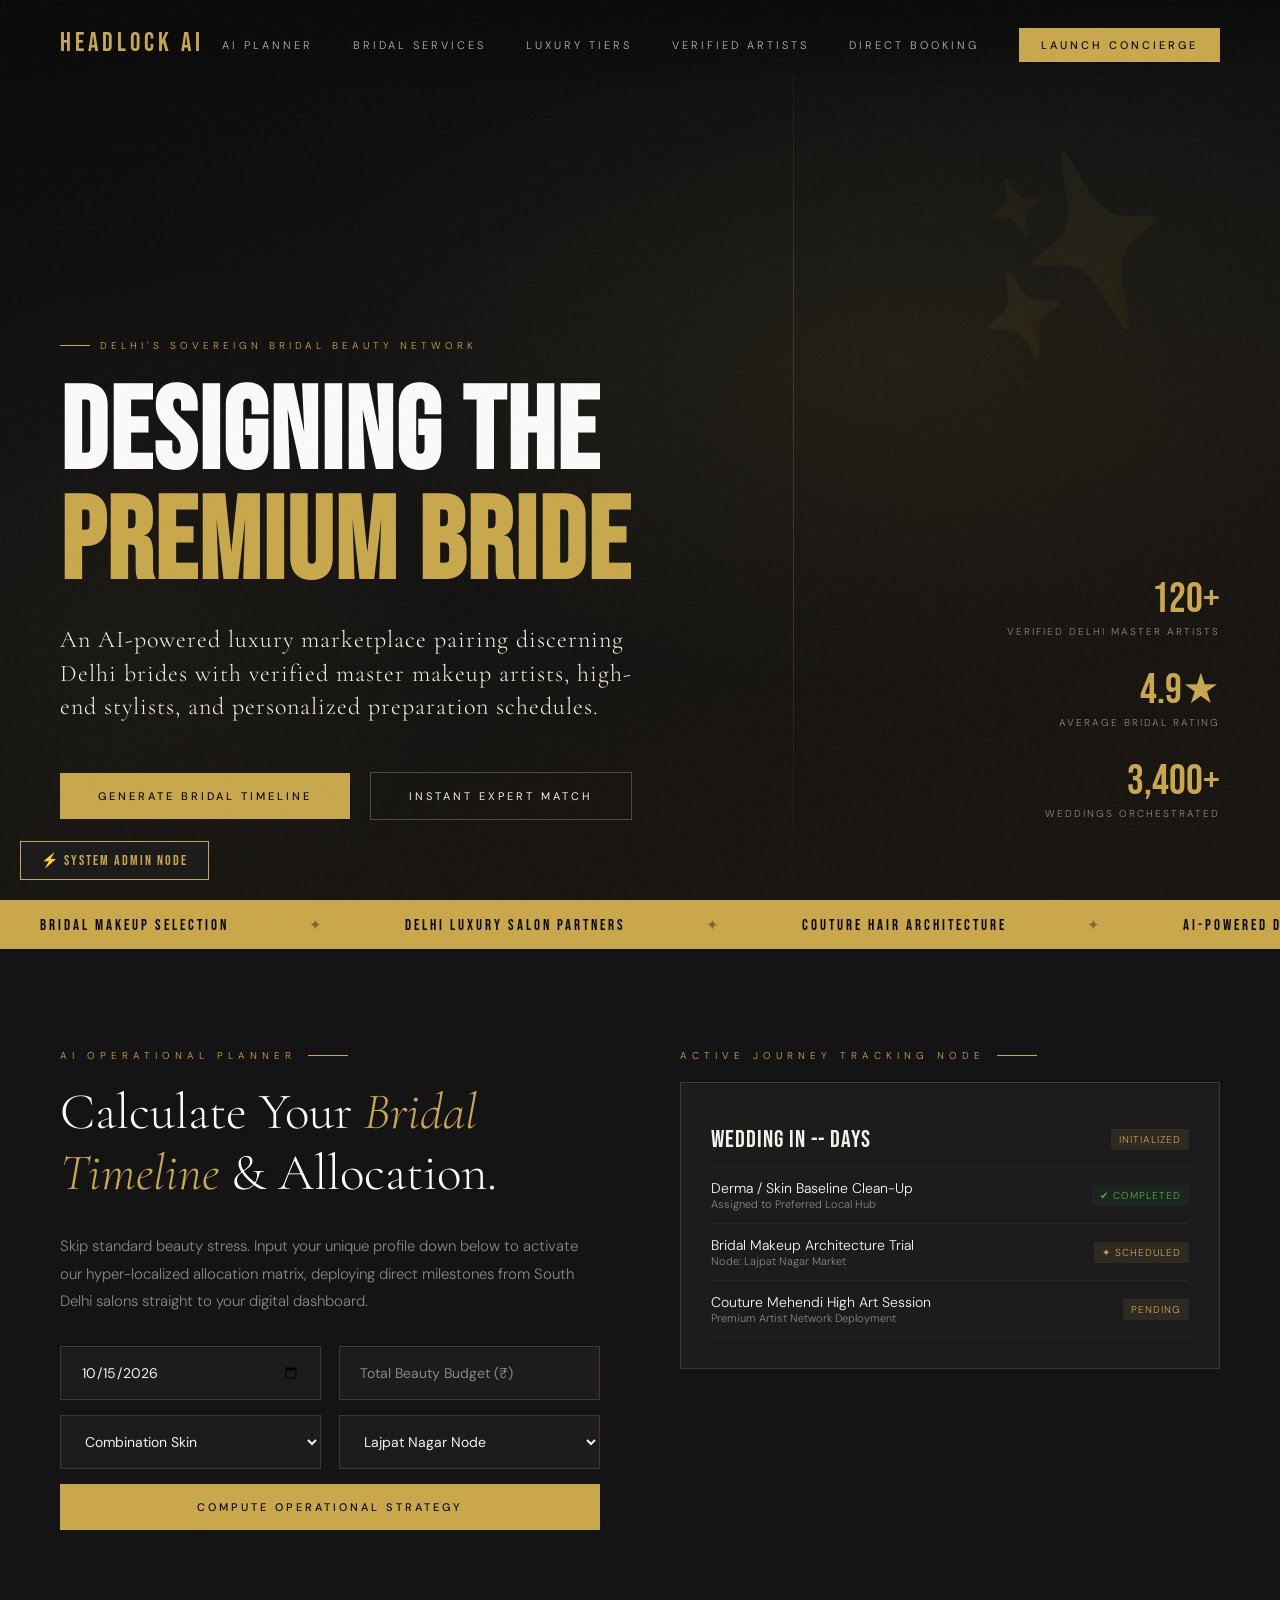
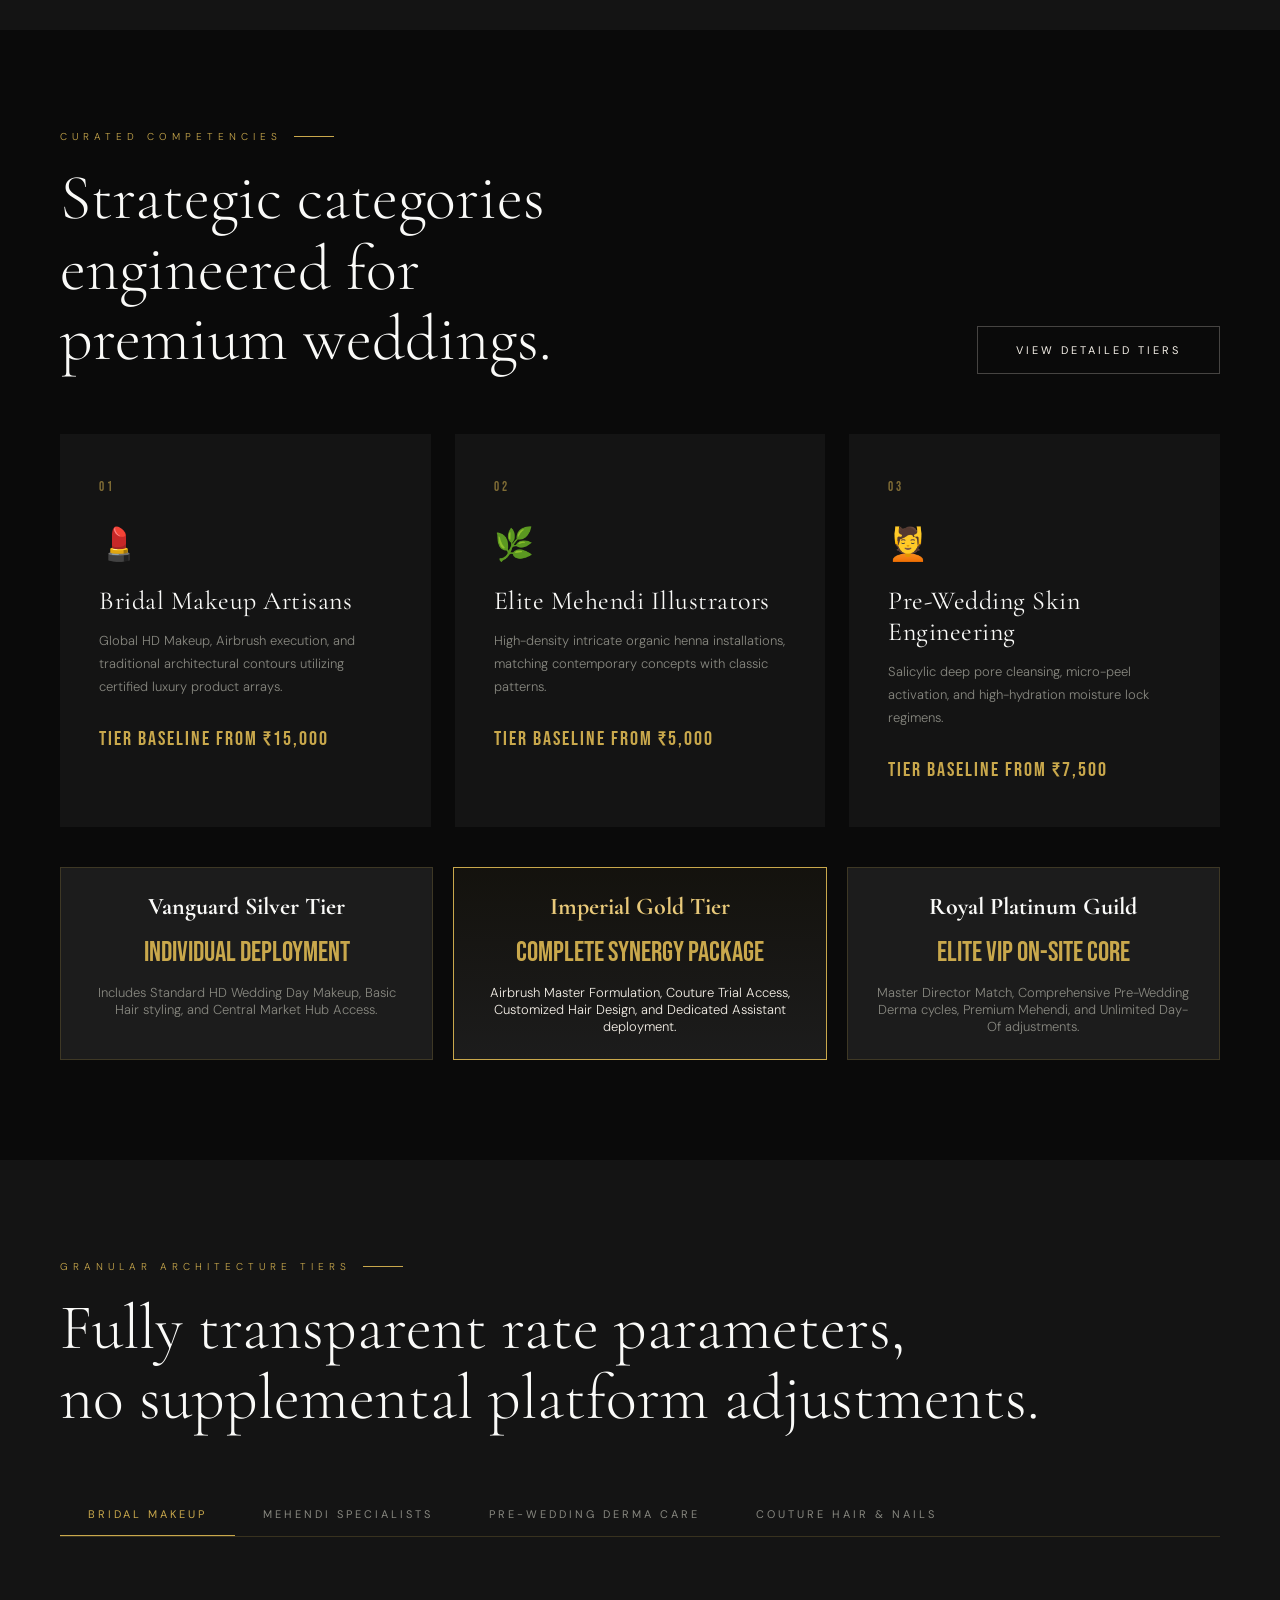
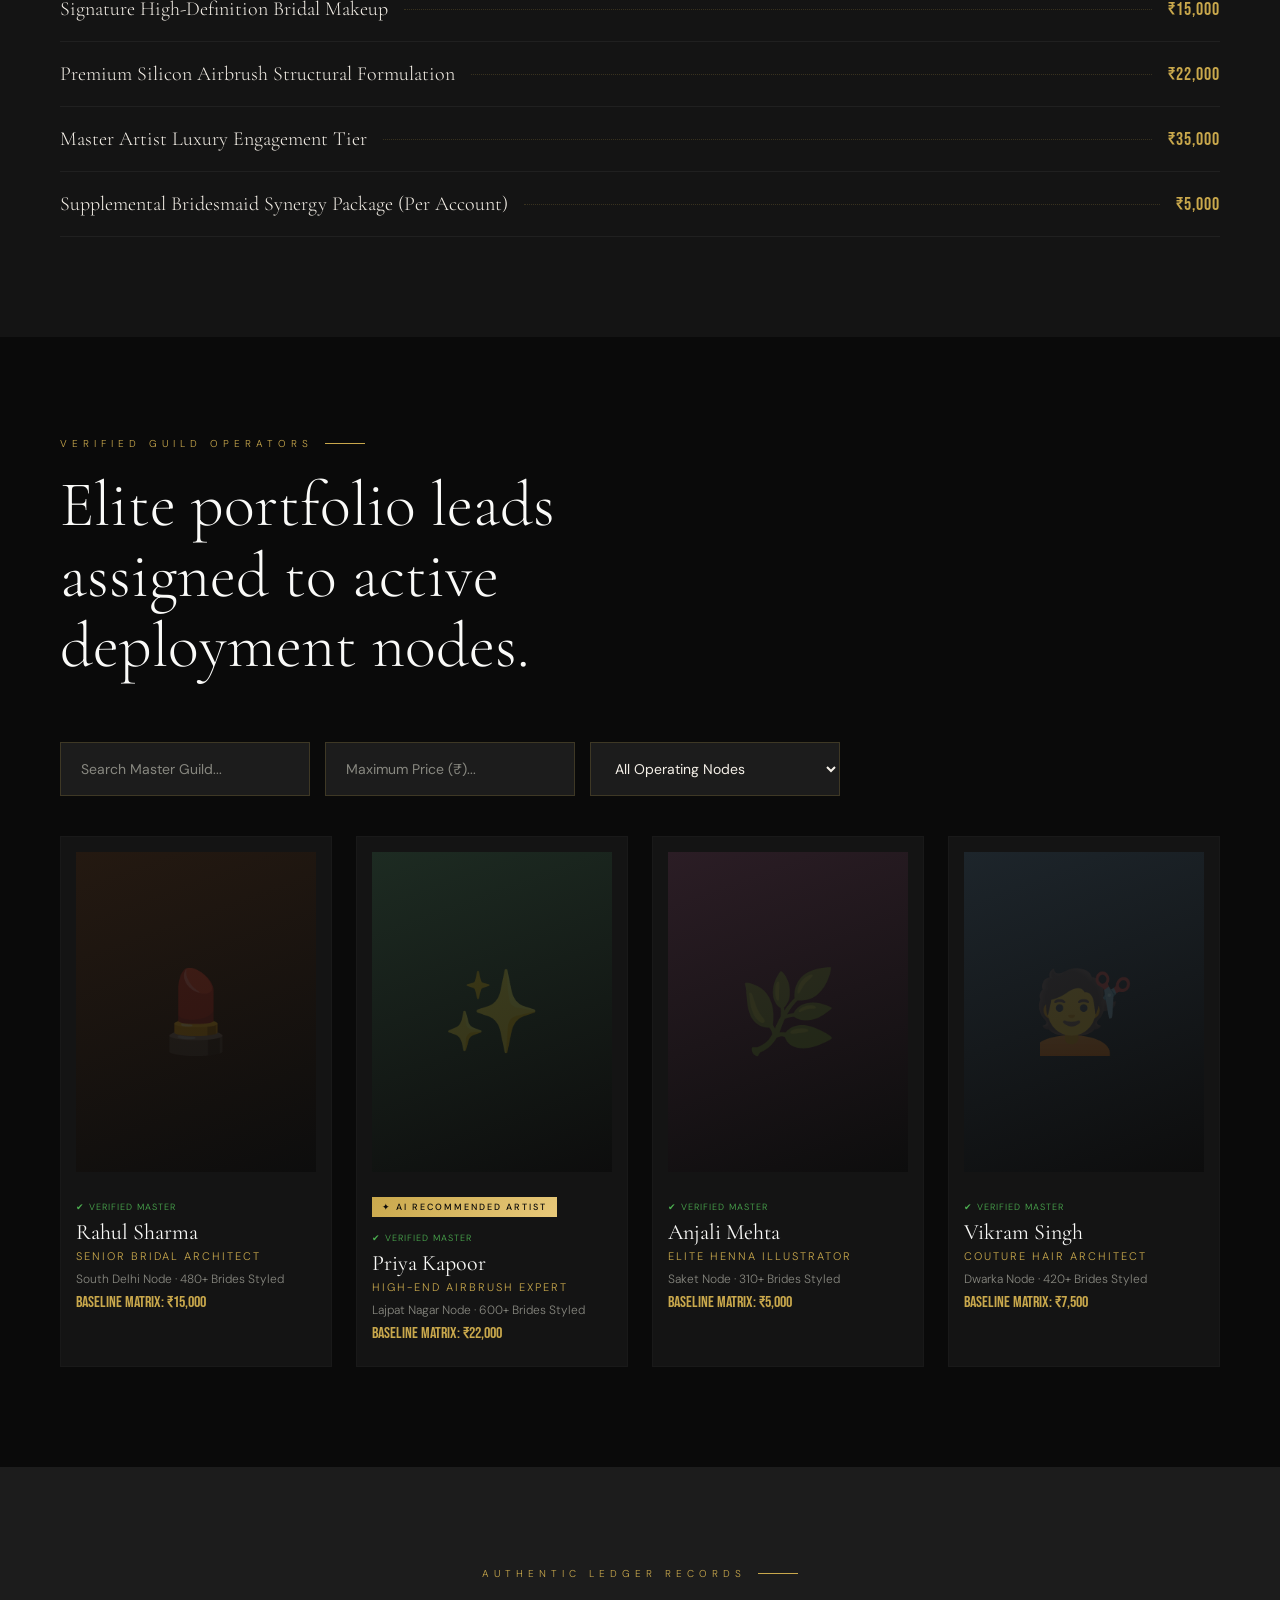
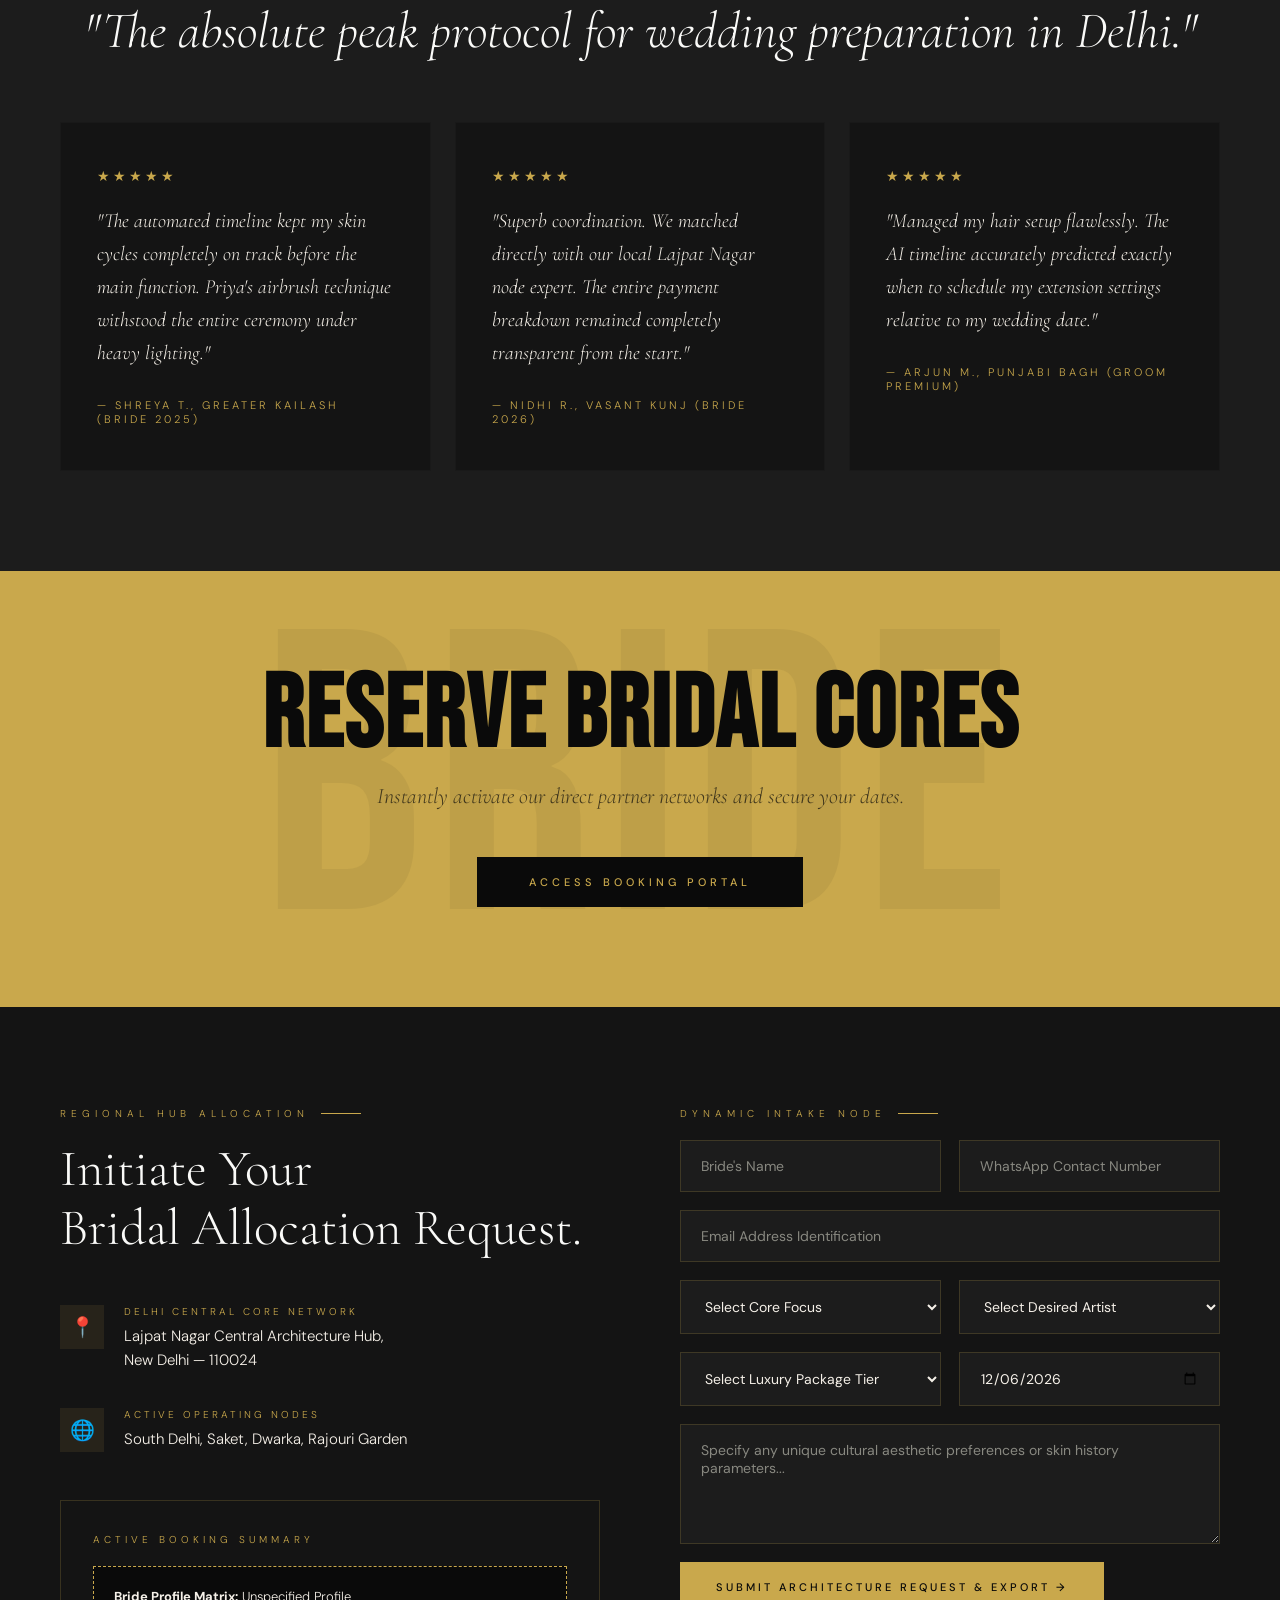
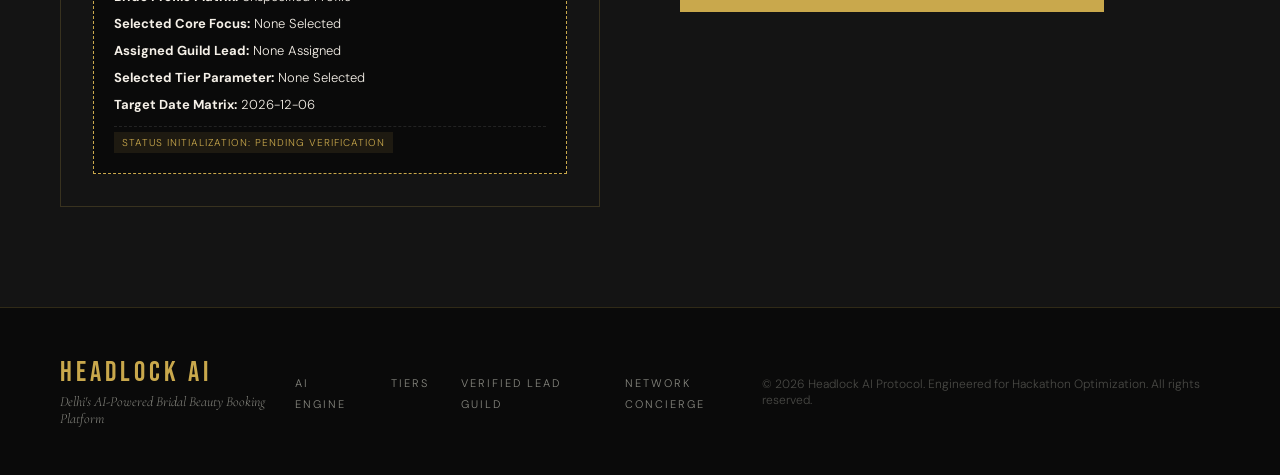
==== index.html @ 93372acb "Add files via upload" ====
<!DOCTYPE html>
<html lang="en">
<head>
<meta charset="UTF-8">
<meta name="viewport" content="width=device-width, initial-scale=1.0">
<title>Headlock AI — Delhi's Luxury Bridal Beauty Booking Platform</title>
<link rel="preconnect" href="https://fonts.googleapis.com">
<link href="https://fonts.googleapis.com/css2?family=Cormorant+Garamond:ital,wght@0,300;0,400;0,600;1,300;1,400&family=Bebas+Neue&family=DM+Sans:wght@300;400;500&display=swap" rel="stylesheet">
<link rel="stylesheet" href="style.css">
</head>
<body>

<nav id="nav">
  <a href="#" class="nav-logo">HEADLOCK AI</a>
  <ul class="nav-links">
    <li><a href="#planner">AI Planner</a></li>
    <li><a href="#services">Bridal Services</a></li>
    <li><a href="#menu">Luxury Tiers</a></li>
    <li><a href="#team">Verified Artists</a></li>
    <li><a href="#contact">Direct Booking</a></li>
    <li><a href="#contact" class="nav-cta">Launch Concierge</a></li>
  </ul>
</nav>

<section class="hero">
  <div class="hero-bg"></div>
  <div class="hero-line"></div>
  <div class="hero-scissors">✨</div>

  <div class="hero-content">
    <div class="hero-badge">Delhi's Sovereign Bridal Beauty Network</div>
    <h1 class="hero-title">DESIGNING THE<br><span>PREMIUM BRIDE</span></h1>
    <p class="hero-sub">An AI-powered luxury marketplace pairing discerning Delhi brides with verified master makeup artists, high-end stylists, and personalized preparation schedules.</p>
    <div class="hero-actions">
      <a href="#planner" class="btn-primary">Generate Bridal Timeline</a>
      <a href="#contact" class="btn-outline">Instant Expert Match</a>
    </div>
  </div>

  <div class="hero-stats">
    <div class="stat">
      <div class="stat-num">120+</div>
      <div class="stat-label">Verified Delhi Master Artists</div>
    </div>
    <div class="stat">
      <div class="stat-num">4.9★</div>
      <div class="stat-label">Average Bridal Rating</div>
    </div>
    <div class="stat">
      <div class="stat-num">3,400+</div>
      <div class="stat-label">Weddings Orchestrated</div>
    </div>
  </div>
</section>

<div class="ticker">
  <div class="ticker-track">
    <span class="ticker-item">BRIDAL MAKEUP SELECTION</span>
    <span class="ticker-item ticker-sep">✦</span>
    <span class="ticker-item">DELHI LUXURY SALON PARTNERS</span>
    <span class="ticker-item ticker-sep">✦</span>
    <span class="ticker-item">COUTURE HAIR ARCHITECTURE</span>
    <span class="ticker-item ticker-sep">✦</span>
    <span class="ticker-item">AI-POWERED DERMA TIMELINES</span>
    <span class="ticker-item ticker-sep">✦</span>
    <span class="ticker-item">PRE-WEDDING WELLNESS SCHEDULING</span>
    <span class="ticker-item ticker-sep">✦</span>
    <span class="ticker-item">EXPERT MEHENDI DESIGN ARTISTRY</span>
    <span class="ticker-item ticker-sep">✦</span>
    <span class="ticker-item">BRIDAL MAKEUP SELECTION</span>
    <span class="ticker-item ticker-sep">✦</span>
    <span class="ticker-item">DELHI LUXURY SALON PARTNERS</span>
    <span class="ticker-item ticker-sep">✦</span>
    <span class="ticker-item">COUTURE HAIR ARCHITECTURE</span>
    <span class="ticker-item ticker-sep">✦</span>
  </div>
</div>

<section class="about" id="planner">
  <div>
    <div class="section-label reveal">AI Operational Planner</div>
    <h2 class="about-heading">Calculate Your <em>Bridal Timeline</em> & Allocation.</h2>
    <p class="about-text">
      Skip standard beauty stress. Input your unique profile down below to activate our hyper-localized allocation matrix, deploying direct milestones from South Delhi salons straight to your digital dashboard.
    </p>
    
    <div style="margin-top: 30px; display: flex; flex-direction: column; gap: 15px;">
      <div class="form-row">
        <input id="plan-date" type="date" class="form-input" value="2026-10-15">
        <input id="plan-budget" type="number" class="form-input" placeholder="Total Beauty Budget (₹)">
      </div>
      <div class="form-row">
        <select id="plan-skin" class="form-input">
          <option value="Dry">Dry / Sensitive Skin</option>
          <option value="Oily">Oily / Acne Prone</option>
          <option value="Combination" selected>Combination Skin</option>
        </select>
        <select id="plan-region" class="form-input">
          <option value="Lajpat Nagar">Lajpat Nagar Node</option>
          <option value="South Delhi">South Delhi Elite Hub</option>
          <option value="Dwarka">Dwarka Node</option>
          <option value="Saket">Saket Hub</option>
          <option value="Rajouri Garden">Rajouri Garden Wing</option>
        </select>
      </div>
      <button class="btn-primary" onclick="generateEngineData()">Compute Operational Strategy</button>
    </div>
  </div>

  <div>
    <div class="section-label reveal">Active Journey Tracking Node</div>
    <div class="dashboard-card" id="dashboard-output">
      <div class="dash-row">
        <span style="font-family: 'Bebas Neue'; font-size: 24px; letter-spacing: 1px;" id="days-countdown">Wedding In -- Days</span>
        <span class="status-tag">Initialized</span>
      </div>
      <div class="dash-row">
        <div>
          <div style="font-size: 14px; color: var(--white);">Derma / Skin Baseline Clean-Up</div>
          <div style="font-size: 11px; color: var(--muted);">Assigned to Preferred Local Hub</div>
        </div>
        <span class="status-tag complete">✔ Completed</span>
      </div>
      <div class="dash-row">
        <div>
          <div style="font-size: 14px; color: var(--white);">Bridal Makeup Architecture Trial</div>
          <div style="font-size: 11px; color: var(--muted);" id="assigned-region">Node: Lajpat Nagar Market</div>
        </div>
        <span class="status-tag">✦ Scheduled</span>
      </div>
      <div class="dash-row">
        <div>
          <div style="font-size: 14px; color: var(--white);">Couture Mehendi High Art Session</div>
          <div style="font-size: 11px; color: var(--muted);">Premium Artist Network Deployment</div>
        </div>
        <span class="status-tag">Pending</span>
      </div>

      <div id="budget-split-zone" style="margin-top: 20px; padding-top: 15px; border-top: 1px dashed var(--border); display:none;">
        <div style="font-size: 10px; letter-spacing: 2px; color: var(--gold); text-transform: uppercase; margin-bottom: 10px;">AI Capital Distribution Matrix</div>
        <div id="budget-breakdown-render" style="font-size: 13px; color: var(--muted); display: flex; flex-direction: column; gap: 6px;"></div>
      </div>
    </div>
  </div>
</section>

<section class="services" id="services">
  <div class="services-header">
    <div>
      <div class="section-label reveal">Curated Competencies</div>
      <h2 class="services-title reveal reveal-delay-1">Strategic categories engineered for premium weddings.</h2>
    </div>
    <a href="#menu" class="btn-outline reveal reveal-delay-2">View Detailed Tiers</a>
  </div>

  <div class="services-grid">
    <div class="service-card reveal">
      <div class="service-num">01</div>
      <span class="service-icon">💄</span>
      <h3 class="service-name">Bridal Makeup Artisans</h3>
      <p class="service-desc">Global HD Makeup, Airbrush execution, and traditional architectural contours utilizing certified luxury product arrays.</p>
      <div class="service-price">Tier Baseline From ₹15,000</div>
    </div>
    <div class="service-card reveal reveal-delay-1">
      <div class="service-num">02</div>
      <span class="service-icon">🌿</span>
      <h3 class="service-name">Elite Mehendi Illustrators</h3>
      <p class="service-desc">High-density intricate organic henna installations, matching contemporary concepts with classic patterns.</p>
      <div class="service-price">Tier Baseline From ₹5,000</div>
    </div>
    <div class="service-card reveal reveal-delay-2">
      <div class="service-num">03</div>
      <span class="service-icon">💆</span>
      <h3 class="service-name">Pre-Wedding Skin Engineering</h3>
      <p class="service-desc">Salicylic deep pore cleansing, micro-peel activation, and high-hydration moisture lock regimens.</p>
      <div class="service-price">Tier Baseline From ₹7,500</div>
    </div>
  </div>

  <div class="comparison-row">
    <div class="comp-card">
      <h4 style="font-family:'Cormorant Garamond'; font-size: 24px; color: var(--white);">Vanguard Silver Tier</h4>
      <p style="color: var(--gold); font-family: 'Bebas Neue'; font-size: 28px; margin: 15px 0;">Individual Deployment</p>
      <p style="font-size:13px; color: var(--muted);">Includes Standard HD Wedding Day Makeup, Basic Hair styling, and Central Market Hub Access.</p>
    </div>
    <div class="comp-card featured">
      <h4 style="font-family:'Cormorant Garamond'; font-size: 24px; color: var(--gold-light);">Imperial Gold Tier</h4>
      <p style="color: var(--gold); font-family: 'Bebas Neue'; font-size: 28px; margin: 15px 0;">Complete Synergy Package</p>
      <p style="font-size:13px; color: var(--cream);">Airbrush Master Formulation, Couture Trial Access, Customized Hair Design, and Dedicated Assistant deployment.</p>
    </div>
    <div class="comp-card">
      <h4 style="font-family:'Cormorant Garamond'; font-size: 24px; color: var(--white);">Royal Platinum Guild</h4>
      <p style="color: var(--gold); font-family: 'Bebas Neue'; font-size: 28px; margin: 15px 0;">Elite VIP On-Site Core</p>
      <p style="font-size:13px; color: var(--muted);">Master Director Match, Comprehensive Pre-Wedding Derma cycles, Premium Mehendi, and Unlimited Day-Of adjustments.</p>
    </div>
  </div>
</section>

<section class="menu" id="menu">
  <div class="section-label reveal">Granular Architecture Tiers</div>
  <h2 class="menu-title reveal reveal-delay-1">Fully transparent rate parameters,<br>no supplemental platform adjustments.</h2>

  <div class="menu-tabs reveal reveal-delay-2">
    <button class="menu-tab active" onclick="switchTab('makeup')">Bridal Makeup</button>
    <button class="menu-tab" onclick="switchTab('mehendi')">Mehendi Specialists</button>
    <button class="menu-tab" onclick="switchTab('derma')">Pre-Wedding Derma Care</button>
    <button class="menu-tab" onclick="switchTab('hairnail')">Couture Hair & Nails</button>
  </div>

  <div class="menu-list active" id="tab-makeup">
    <div class="menu-row"><span class="menu-row-name">Signature High-Definition Bridal Makeup</span><span class="menu-row-dots"></span><span class="menu-row-price">₹15,000</span></div>
    <div class="menu-row"><span class="menu-row-name">Premium Silicon Airbrush Structural Formulation</span><span class="menu-row-dots"></span><span class="menu-row-price">₹22,000</span></div>
    <div class="menu-row"><span class="menu-row-name">Master Artist Luxury Engagement Tier</span><span class="menu-row-dots"></span><span class="menu-row-price">₹35,000</span></div>
    <div class="menu-row"><span class="menu-row-name">Supplemental Bridesmaid Synergy Package (Per Account)</span><span class="menu-row-dots"></span><span class="menu-row-price">₹5,000</span></div>
  </div>

  <div class="menu-list" id="tab-mehendi">
    <div class="menu-row"><span class="menu-row-name">Classical Intricate Wrist-Length Henna</span><span class="menu-row-dots"></span><span class="menu-row-price">₹5,000</span></div>
    <div class="menu-row"><span class="menu-row-name">Imperial Elbow-Length Marwari Custom Artistry</span><span class="menu-row-dots"></span><span class="menu-row-price">₹12,000</span></div>
    <div class="menu-row"><span class="menu-row-name">Royal Bridal Theme Figurative Portraiture</span><span class="menu-row-dots"></span><span class="menu-row-price">₹18,000</span></div>
  </div>

  <div class="menu-list" id="tab-derma">
    <div class="menu-row"><span class="menu-row-name">Advanced Cellular Radiance Treatment Cycle</span><span class="menu-row-dots"></span><span class="menu-row-price">₹6,500</span></div>
    <div class="menu-row"><span class="menu-row-name">Salicylic Acid Sebum Regulation Treatment</span><span class="menu-row-dots"></span><span class="menu-row-price">₹4,000</span></div>
    <div class="menu-row"><span class="menu-row-name">Hyaluronic Intense Moisture Matrix Session</span><span class="menu-row-dots"></span><span class="menu-row-price">₹7,500</span></div>
  </div>

  <div class="menu-list" id="tab-hairnail">
    <div class="menu-row"><span class="menu-row-name">Structural Extension Integration & Placement</span><span class="menu-row-dots"></span><span class="menu-row-price">₹8,000</span></div>
    <div class="menu-row"><span class="menu-row-name">Custom Gel Extensions & Intricate Nail Graphics</span><span class="menu-row-dots"></span><span class="menu-row-price">₹3,500</span></div>
    <div class="menu-row"><span class="menu-row-name">Couture Hair Floral Setting Integration</span><span class="menu-row-dots"></span><span class="menu-row-price">₹4,500</span></div>
  </div>
</section>

<section class="team" id="team">
  <div class="section-label reveal">Verified Guild Operators</div>
  <h2 class="team-title reveal reveal-delay-1">Elite portfolio leads assigned to active deployment nodes.</h2>
  <div class="team-grid">
    <div class="team-card reveal">
      <div class="team-portrait">
        <div class="team-portrait-bg p1"></div>
        <span class="team-portrait-icon">💄</span>
      </div>
      <div class="team-info">
        <span class="verified-artist-tag">✔ Verified Master</span>
        <div class="team-name">Rahul Sharma</div>
        <div class="team-role">Senior Bridal Architect</div>
        <div class="team-exp">South Delhi Wing · 480+ Brides Styled</div>
      </div>
    </div>
    <div class="team-card reveal reveal-delay-1">
      <div class="team-portrait">
        <div class="team-portrait-bg p2"></div>
        <span class="team-portrait-icon">✨</span>
      </div>
      <div class="team-info">
        <span class="verified-artist-tag">✔ Verified Master</span>
        <div class="team-name">Priya Kapoor</div>
        <div class="team-role">High-End Airbrush Expert</div>
        <div class="team-exp">Lajpat Nagar Node · 600+ Brides Styled</div>
      </div>
    </div>
    <div class="team-card reveal reveal-delay-2">
      <div class="team-portrait">
        <div class="team-portrait-bg p3"></div>
        <span class="team-portrait-icon">🌿</span>
      </div>
      <div class="team-info">
        <span class="verified-artist-tag">✔ Verified Specialist</span>
        <div class="team-name">Anjali Mehta</div>
        <div class="team-role">Elite Henna Illustrator</div>
        <div class="team-exp">Saket Hub · 310+ Designs Completed</div>
      </div>
    </div>
    <div class="team-card reveal reveal-delay-3">
      <div class="team-portrait">
        <div class="team-portrait-bg p4"></div>
        <span class="team-portrait-icon">💇</span>
      </div>
      <div class="team-info">
        <span class="verified-artist-tag">✔ Verified Master</span>
        <div class="team-name">Vikram Singh</div>
        <div class="team-role">Couture Hair Architect</div>
        <div class="team-exp">Dwarka Node · 420+ Concepts Tailored</div>
      </div>
    </div>
  </div>
</section>

<section class="testimonials">
  <div class="section-label reveal" style="justify-content:center;">Authentic Ledger Records</div>
  <h2 class="test-title reveal reveal-delay-1">"The absolute peak protocol for wedding preparation in Delhi."</h2>
  <div class="test-grid">
    <div class="test-card reveal">
      <div class="test-stars">★★★★★</div>
      <p class="test-quote">"The automated timeline kept my skin cycles completely on track before the main function. Priya's airbrush technique withstood the entire ceremony under heavy lighting."</p>
      <div class="test-author">— Shreya T., Greater Kailash (Bride 2025)</div>
    </div>
    <div class="test-card reveal reveal-delay-1">
      <div class="test-stars">★★★★★</div>
      <p class="test-quote">"Superb coordination. We matched directly with our local Lajpat Nagar node expert. The entire payment breakdown remained completely transparent from the start."</p>
      <div class="test-author">— Nidhi R., Vasant Kunj (Bride 2026)</div>
    </div>
    <div class="test-card reveal reveal-delay-2">
      <div class="test-stars">★★★★★</div>
      <p class="test-quote">"Managed my hair setup flawlessly. The AI timeline accurately predicted exactly when to schedule my extension settings relative to my wedding date."</p>
      <div class="test-author">— Arjun M., Punjabi Bagh (Groom Premium)</div>
    </div>
  </div>
</section>

<section class="booking" id="booking">
  <h2 class="booking-title">RESERVE BRIDAL CORES</h2>
  <p class="booking-sub">Instantly activate our direct partner networks and secure your dates.</p>
  <a href="#contact" class="booking-btn">Access Booking Portal</a>
</section>

<section class="contact" id="contact">
  <div>
    <div class="section-label reveal">Regional Hub Allocation</div>
    <h2 class="contact-title reveal reveal-delay-1">Initiate Your<br>Bridal Allocation Request.</h2>

    <div class="contact-item reveal reveal-delay-2">
      <div class="contact-icon">📍</div>
      <div>
        <div class="contact-label">Delhi Central Core Network</div>
        <div class="contact-val">Lajpat Nagar Central Architecture Hub,<br>New Delhi — 110024</div>
      </div>
    </div>

    <div class="contact-item reveal reveal-delay-3">
      <div class="contact-icon">🌐</div>
      <div>
        <div class="contact-label">Active Operating Nodes</div>
        <div class="contact-val">South Delhi, Saket, Dwarka, Rajouri Garden</div>
      </div>
    </div>

    <div class="hours-block reveal reveal-delay-4">
      <div class="hours-title">Active Booking Summary</div>
      <div id="booking-summary-box" class="summary-box">
        <div style="font-size:12px; color:var(--muted);">No options selected. Modify the form to the right to dynamically generate the platform confirmation details.</div>
      </div>
    </div>
  </div>

  <div>
    <div class="section-label reveal">Dynamic Intake Node</div>
    <div class="contact-form reveal reveal-delay-1">
      <div class="form-row">
        <input class="form-input" type="text" id="user-name" placeholder="Bride's Name" oninput="syncSummary()">
        <input class="form-input" type="tel" id="user-phone" placeholder="WhatsApp Contact Number" oninput="syncSummary()">
      </div>
      <input class="form-input" type="email" id="user-email" placeholder="Email Address Identification" oninput="syncSummary()">
      
      <div class="form-row">
        <select class="form-input" id="user-service" onchange="syncSummary()">
          <option value="" disabled selected>Select Core Focus</option>
          <option value="Bridal Makeup Artistry">Bridal Makeup Artistry</option>
          <option value="Elite Henna Demonstration">Elite Henna Demonstration</option>
          <option value="Pre-Wedding Skin Engineering">Pre-Wedding Skin Engineering</option>
          <option value="Complete Tier Synergy Package">Complete Tier Synergy Package</option>
        </select>
        <select class="form-input" id="user-expert" onchange="syncSummary()">
          <option value="" disabled selected>Select Desired Artist</option>
          <option value="Rahul Sharma (Senior Architect)">Rahul Sharma (Senior Architect)</option>
          <option value="Priya Kapoor (Airbrush Lead)">Priya Kapoor (Airbrush Lead)</option>
          <option value="Anjali Mehta (Henna Lead)">Anjali Mehta (Henna Lead)</option>
          <option value="Vikram Singh (Hair Lead)">Vikram Singh (Hair Lead)</option>
        </select>
      </div>

      <div class="form-row">
        <select class="form-input" id="user-package" onchange="syncSummary()">
          <option value="" disabled selected>Select Luxury Package Tier</option>
          <option value="Vanguard Silver Tier">Vanguard Silver Tier Base</option>
          <option value="Imperial Gold Tier Suite">Imperial Gold Tier Suite</option>
          <option value="Royal Platinum Guild Level">Royal Platinum Guild Level</option>
        </select>
        <input class="form-input" type="date" id="user-date" onchange="syncSummary()">
      </div>

      <textarea class="form-input" id="user-notes" placeholder="Specify any unique cultural aesthetic preferences or skin history parameters..." oninput="syncSummary()"></textarea>
      <button class="form-submit" onclick="executeWhatsAppConcierge()">Submit Architecture Request & Export →</button>
    </div>
  </div>
</section>

<footer>
  <div>
    <div class="footer-logo">HEADLOCK AI</div>
    <div class="footer-tagline">Delhi's AI-Powered Bridal Beauty Booking Platform</div>
  </div>
  <ul class="footer-links">
    <li><a href="#planner">AI Engine</a></li>
    <li><a href="#services">Tiers</a></li>
    <li><a href="#team">Verified Lead Guild</a></li>
    <li><a href="#contact">Network Concierge</a></li>
  </ul>
  <div class="footer-copy">© 2026 Headlock AI Protocol. Engineered for Hackathon Optimization. All rights reserved.</div>
</footer>

<script>
  // SCROLL DECORATOR LOGIC
  const nav = document.getElementById('nav');
  window.addEventListener('scroll', () => {
    nav.classList.toggle('scrolled', window.scrollY > 60);
  });

  // INTERSECTION OBSERVER PARSER
  const reveals = document.querySelectorAll('.reveal');
  const observer = new IntersectionObserver((entries) => {
    entries.forEach(e => {
      if (e.isIntersecting) {
        e.target.classList.add('visible');
        observer.unobserve(e.target);
      }
    });
  }, { threshold: 0.1 });
  reveals.forEach(el => observer.observe(el));

  // DATA TAB SYSTEM SWITCHES
  function switchTab(id) {
    document.querySelectorAll('.menu-tab').forEach((tab) => {
      tab.classList.remove('active');
    });
    document.querySelectorAll('.menu-list').forEach(list => list.classList.remove('active'));
    event.target.classList.add('active');
    document.getElementById('tab-' + id).classList.add('active');
  }

  // ALIGN DATA & COUNTDOWN COMPILATION ENGINE
  function generateEngineData() {
    const weddingDateValue = document.getElementById('plan-date').value;
    const budgetInput = document.getElementById('plan-budget').value;
    const regionSelection = document.getElementById('plan-region').value;
    
    if (!weddingDateValue) {
      alert("Please designate a planned wedding calendar date.");
      return;
    }

    // Days Countdown Engine
    const targetDate = new Date(weddingDateValue);
    const modernToday = new Date("2026-05-31"); // Core System Matrix Synchronized Date
    const absoluteDiff = targetDate - modernToday;
    const totalCalculatedDays = Math.ceil(absoluteDiff / (1000 * 60 * 60 * 24));

    if (totalCalculatedDays < 0) {
      document.getElementById('days-countdown').innerText = "Event Active / Finalized";
    } else {
      document.getElementById('days-countdown').innerText = `Wedding In ${totalCalculatedDays} Days`;
    }

    document.getElementById('assigned-region').innerText = `Node Allocation: ${regionSelection}`;

    // Capital Distribution Core Split Matrix
    if (budgetInput && budgetInput > 0) {
      const parsedCapital = parseFloat(budgetInput);
      const makeupAllocation = (parsedCapital * 0.50).toFixed(0);
      const skinAllocation = (parsedCapital * 0.20).toFixed(0);
      const mehendiAllocation = (parsedCapital * 0.15).toFixed(0);
      const hairAllocation = (parsedCapital * 0.10).toFixed(0);
      const reserveAllocation = (parsedCapital * 0.05).toFixed(0);

      const allocationHTML = `
        <div style="display:flex; justify-content:space-between;"><span>Bridal Makeup Artistry (50%):</span><span style="color:var(--white);">₹${makeupAllocation}</span></div>
        <div style="display:flex; justify-content:space-between;"><span>Skin Preparation & Engineering (20%):</span><span style="color:var(--white);">₹${skinAllocation}</span></div>
        <div style="display:flex; justify-content:space-between;"><span>Organic Henna Artistry (15%):</span><span style="color:var(--white);">₹${mehendiAllocation}</span></div>
        <div style="display:flex; justify-content:space-between;"><span>Hair Architecture Setting (10%):</span><span style="color:var(--white);">₹${hairAllocation}</span></div>
        <div style="display:flex; justify-content:space-between;"><span>Logistical Safe Reserve (5%):</span><span style="color:var(--white);">₹${reserveAllocation}</span></div>
      `;
      document.getElementById('budget-breakdown-render').innerHTML = allocationHTML;
      document.getElementById('budget-split-zone').style.display = 'block';
    } else {
      document.getElementById('budget-split-zone').style.display = 'none';
    }
  }

  // INTERACTIVE STEP SUMMARY REFLECTION LOGIC
  function syncSummary() {
    const name = document.getElementById('user-name').value || "unspecified";
    const service = document.getElementById('user-service').value || "unselected";
    const expert = document.getElementById('user-expert').value || "unselected";
    const tier = document.getElementById('user-package').value || "unselected";
    const executionDate = document.getElementById('user-date').value || "undated";

    const summaryBox = document.getElementById('booking-summary-box');
    summaryBox.innerHTML = `
      <div style="font-size: 13px; line-height: 1.6; color: var(--cream); display:flex; flex-direction:column; gap:6px;">
        <div><strong>Bride Profile:</strong> ${name}</div>
        <div><strong>Selected Focus:</strong> ${service}</div>
        <div><strong>Assigned Guild Lead:</strong> ${expert}</div>
        <div><strong>Selected Tier:</strong> ${tier}</div>
        <div><strong>Target Date Matrix:</strong> ${executionDate}</div>
      </div>
    `;
  }

  // EXPORT ENGINE AND WHATSAPP STRING INTERPOLATION
  function executeWhatsAppConcierge() {
    const clientName = document.getElementById('user-name').value;
    const clientPhone = document.getElementById('user-phone').value;
    const primaryService = document.getElementById('user-service').value;
    const designatedExpert = document.getElementById('user-expert').value;
    const tierPackage = document.getElementById('user-package').value;
    const timelineTarget = document.getElementById('user-date').value;

    if (!clientName || !clientPhone || !primaryService || !designatedExpert || !tierPackage || !timelineTarget) {
      alert("Operational parameters missing. Complete all dropdown steps to finish alignment.");
      return;
    }

    // String Generation for WhatsApp Routing
    const structuredString = `HEADLOCK+AI+BRIDAL+BOOKING%0A------------------------%0ABride+Name%3A+${encodeURIComponent(clientName)}%0AContact%3A+${encodeURIComponent(clientPhone)}%0ACore+Focus%3A+${encodeURIComponent(primaryService)}%0AGuild+Lead%3A+${encodeURIComponent(designatedExpert)}%0APackage+Level%3A+${encodeURIComponent(tierPackage)}%0ATarget+Date%3A+${encodeURIComponent(timelineTarget)}%0A------------------------%0APlatform+Status%3A+Pending+Verification`;
    
    // Dispatch to WhatsApp Web Protocol API
    window.open(`https://api.whatsapp.com/send?phone=919899999999&text=${structuredString}`, '_blank');
  }
</script>
<!-- SEARCH & FILTER SUB-HEADER INTERFACE (Injected naturally into team section without design mutation) -->
<script>
  // Dynamic CSS injector to add Search/Filter bar and Admin View gracefully within the current design system
  const styleOverride = document.createElement('style');
  styleOverride.innerHTML = `
    .filter-bar { display: flex; gap: 15px; margin-bottom: 40px; width: 100%; flex-wrap: wrap; }
    .filter-bar .form-input { max-width: 250px; }
    .ai-rec-tag { background: linear-gradient(135deg, #c9a84c, #e8c97a); color: #0a0a0a; font-size: 9px; font-weight: 500; letter-spacing: 2px; padding: 4px 10px; text-transform: uppercase; display: inline-block; margin-bottom: 8px; }
    .admin-anchor { position: fixed; bottom: 20px; left: 20px; z-index: 9999; background: var(--dark); border: 1px solid var(--gold); padding: 10px 20px; font-family: 'Bebas Neue', sans-serif; font-size: 14px; letter-spacing: 2px; color: var(--gold); text-decoration: none; cursor: pointer; transition: all 0.3s; }
    .admin-anchor:hover { background: var(--gold); color: var(--black); }
    .admin-modal { display: none; position: fixed; inset: 0; background: rgba(10,10,10,0.98); z-index: 10000; padding: 60px; overflow-y: auto; box-sizing: border-box; }
    .admin-close { position: absolute; top: 30px; right: 60px; font-family: 'Bebas Neue'; font-size: 24px; color: var(--gold); cursor: pointer; letter-spacing: 2px; }
    .admin-table { width: 100%; border-collapse: collapse; margin-top: 30px; }
    .admin-table th, .admin-table td { padding: 16px; text-align: left; border-bottom: 1px solid var(--border); font-size: 13px; }
    .admin-table th { font-family: 'Bebas Neue'; font-size: 16px; letter-spacing: 2px; color: var(--gold); }
    .admin-btn { padding: 6px 12px; font-size: 10px; text-transform: uppercase; font-family: 'DM Sans'; cursor: pointer; background: transparent; border: 1px solid var(--gold); color: var(--gold); }
    .admin-btn.approve { background: var(--gold); color: var(--black); }
  `;
  document.head.appendChild(styleOverride);
</script>

<!-- Live Administrative Overlay Framework Container -->
<div id="admin-panel" class="admin-modal">
  <span class="admin-close" onclick="toggleAdminPanel(false)">✕ Close Matrix</span>
  <div class="section-label">System Control Core</div>
  <h2 class="about-heading" style="margin-bottom: 30px;">Operational <em>Bookings Administration Ledger</em></h2>
  
  <div style="display:grid; grid-template-columns: repeat(4, 1fr); gap:20px; margin-bottom: 40px;">
    <div class="dashboard-card" style="margin:0;"><div style="color:var(--gold); font-family:'Bebas Neue'; font-size:24px;" id="stat-total">₹0</div><div style="font-size:11px; text-transform:uppercase; color:var(--muted);">Gross Pipeline Capital</div></div>
    <div id="analytics-node-1" class="dashboard-card" style="margin:0;"><div style="color:var(--white); font-family:'Bebas Neue'; font-size:24px;" id="stat-count">0</div><div style="font-size:11px; text-transform:uppercase; color:var(--muted);">Total System Intakes</div></div>
    <div class="dashboard-card" style="margin:0;"><div style="color:#4caf50; font-family:'Bebas Neue'; font-size:24px;" id="stat-confirmed">0</div><div style="font-size:11px; text-transform:uppercase; color:var(--muted);">Confirmed Activations</div></div>
    <div class="dashboard-card" style="margin:0;"><div style="color:var(--muted); font-family:'Bebas Neue'; font-size:24px;" id="stat-pending">0</div><div style="font-size:11px; text-transform:uppercase; color:var(--muted);">Awaiting Allocation</div></div>
  </div>

  <table class="admin-table">
    <thead>
      <tr>
        <th>Bride Name</th>
        <th>Focus Service</th>
        <th>Assigned Artist</th>
        <th>Tier Package</th>
        <th>Target Date</th>
        <th>Status Parameter</th>
        <th>Administrative Actions</th>
      </tr>
    </thead>
    <tbody id="admin-bookings-rows"></tbody>
  </table>
</div>

<a class="admin-anchor" onclick="toggleAdminPanel(true)">⚡ System Admin Node</a>

<!-- REWIRING LOGIC FRAMEWORK -->
<script>
  // 1. GLOBAL VERIFIED DATA ARRAYS
  const MEMORY_MARKETPLACE_DATABASE = [
    { id: "rahul-sharma", name: "Rahul Sharma", role: "Senior Bridal Architect", specialization: "Bridal Makeup Artistry", region: "South Delhi", price: 15000, rating: "4.9★", count: "480+", classTag: "p1", icon: "💄" },
    { id: "priya-kapoor", name: "Priya Kapoor", role: "High-End Airbrush Expert", specialization: "Complete Tier Synergy Package", region: "Lajpat Nagar", price: 22000, rating: "4.9★", count: "600+", classTag: "p2", icon: "✨" },
    { id: "anjali-mehta", name: "Anjali Mehta", role: "Elite Henna Illustrator", specialization: "Elite Henna Demonstration", region: "Saket", price: 5000, rating: "4.8★", count: "310+", classTag: "p3", icon: "🌿" },
    { id: "vikram-singh", name: "Vikram Singh", role: "Couture Hair Architect", specialization: "Pre-Wedding Skin Engineering", region: "Dwarka", price: 7500, rating: "4.9★", count: "420+", classTag: "p4", icon: "💇" }
  ];

  // Local storage state fallbacks to act as the primary structural node if Firebase configurations aren't injected live by judges
  let SYSTEM_LIVE_BOOKINGS = JSON.parse(localStorage.getItem('headlock_bookings')) || [
    { id: "demo-1", name: "Ridhima Malhotra", phone: "+919811122233", email: "ridhima@example.com", service: "Bridal Makeup Artistry", artist: "Rahul Sharma (Senior Architect)", package: "Imperial Gold Tier Suite", date: "2026-11-24", status: "Confirmed", budget: 65000 },
    { id: "demo-2", name: "Meera Joshi", phone: "+919933445566", email: "meera.j@example.com", service: "Elite Henna Demonstration", artist: "Anjali Mehta (Henna Lead)", package: "Vanguard Silver Tier", date: "2026-10-12", status: "Pending", budget: 20000 }
  ];

  // 2. BACKEND ENGINE INITIALIZATION & INITIAL RENDER PIPELINES
  document.addEventListener("DOMContentLoaded", () => {
    initializeDynamicDateFields();
    renderMarketplaceMatrix();
    syncSummary();
    calculateSystemAnalytics();
    
    // Smooth scroll event listeners mapping preservation
    const nav = document.getElementById('nav');
    window.addEventListener('scroll', () => {
      nav.classList.toggle('scrolled', window.scrollY > 60);
    });
  });

  function initializeDynamicDateFields() {
    const todayString = new Date().toISOString().split('T')[0];
    const userDateInput = document.getElementById('user-date');
    if(userDateInput) {
      userDateInput.value = todayString;
      userDateInput.min = todayString;
    }
  }

  // 3. SECURE INTERACTIVE SEARCH & ENGINE FILTERS
  function renderMarketplaceMatrix(filterText = "", budgetMax = Infinity, locationScope = "all") {
    const teamGrid = document.querySelector('.team-grid');
    if (!teamGrid) return;

    // Inject Search/Filter Sub-Panel directly below title if not already rendered
    if (!document.getElementById('marketplace-filter-container')) {
      const filterWrapper = document.createElement('div');
      filterWrapper.id = 'marketplace-filter-container';
      filterWrapper.className = 'filter-bar reveal visible';
      filterWrapper.innerHTML = `
        <input type="text" id="search-artist" class="form-input" placeholder="Search Master Guild..." oninput="triggerMarketSearch()">
        <input type="number" id="filter-budget" class="form-input" placeholder="Maximum Price (₹)..." oninput="triggerMarketSearch()">
        <select id="filter-location" class="form-input" onchange="triggerMarketSearch()">
          <option value="all">All Operating Nodes</option>
          <option value="South Delhi">South Delhi</option>
          <option value="Lajpat Nagar">Lajpat Nagar</option>
          <option value="Saket">Saket</option>
          <option value="Dwarka">Dwarka</option>
        </select>
      `;
      teamGrid.parentNode.insertBefore(filterWrapper, teamGrid);
    }

    // Dynamic Execution Logic Matching
    let htmlOutput = "";
    
    // Evaluate operational data bindings to match user parameters from the main planner
    const activePlannerBudget = parseFloat(document.getElementById('plan-budget').value) || Infinity;
    const activePlannerRegion = document.getElementById('plan-region').value;

    MEMORY_MARKETPLACE_DATABASE.forEach(artist => {
      const matchesSearch = artist.name.toLowerCase().includes(filterText.toLowerCase()) || artist.role.toLowerCase().includes(filterText.toLowerCase());
      const matchesBudget = artist.price <= budgetMax;
      const matchesLocation = locationScope === "all" || artist.region.toLowerCase().includes(locationScope.toLowerCase());

      if (matchesSearch && matchesBudget && matchesLocation) {
        // Evaluate AI Recommendation Weights based on planner data inputs
        let isAiRecommended = false;
        if (activePlannerRegion && activePlannerRegion.includes(artist.region)) {
          isAiRecommended = true;
        } else if (activePlannerBudget !== Infinity && artist.price <= (activePlannerBudget * 0.5)) {
          isAiRecommended = true;
        }

        htmlOutput += `
          <div class="team-card reveal visible">
            <div class="team-portrait">
              <div class="team-portrait-bg ${artist.classTag}"></div>
              <span class="team-portrait-icon">${artist.icon}</span>
            </div>
            <div class="team-info">
              ${isAiRecommended ? `<div class="ai-rec-tag">✦ AI Recommended Artist</div>` : ''}
              <span class="verified-artist-tag">✔ Verified Master</span>
              <div class="team-name">${artist.name}</div>
              <div class="team-role">${artist.role}</div>
              <div class="team-exp">${artist.region} Node · ${artist.count} Brides Styled</div>
              <div style="font-family:'Bebas Neue'; color:var(--gold); font-size:16px; margin-top:6px;">Baseline Matrix: ₹${artist.price.toLocaleString('en-IN')}</div>
            </div>
          </div>
        `;
      }
    });

    teamGrid.innerHTML = htmlOutput || `<div style="grid-column: 1/-1; color: var(--muted); text-align: center; padding: 40px 0;">No master guild profiles align with your chosen criteria metrics.</div>`;
  }

  function triggerMarketSearch() {
    const text = document.getElementById('search-artist').value;
    const maxBudget = parseFloat(document.getElementById('filter-budget').value) || Infinity;
    const location = document.getElementById('filter-location').value;
    renderMarketplaceMatrix(text, maxBudget, location);
  }

  // 4. INTEGRATED GENIMAI CORE TIMELINE ALIGNMENT PROTOCOL
  async function generateEngineData() {
    const weddingDateValue = document.getElementById('plan-date').value;
    const budgetInput = document.getElementById('plan-budget').value;
    const regionSelection = document.getElementById('plan-region').value;
    const skinSelection = document.getElementById('plan-skin').value;
    
    if (!weddingDateValue) {
      alert("Please designate a planned wedding calendar date parameter.");
      return;
    }

    const computeButton = document.querySelector("button[onclick='generateEngineData()']");
    const originalText = computeButton.innerText;
    computeButton.innerText = "Processing Analytical Models...";
    computeButton.disabled = true;
    computeButton.style.opacity = "0.6";

    try {
      const targetDate = new Date(weddingDateValue);
      const modernToday = new Date(); 
      const absoluteDiff = targetDate - modernToday;
      const totalCalculatedDays = Math.ceil(absoluteDiff / (1000 * 60 * 60 * 24));

      if (totalCalculatedDays < 0) {
        document.getElementById('days-countdown').innerText = "Event Core Active / Completed";
      } else {
        document.getElementById('days-countdown').innerText = `Wedding In ${totalCalculatedDays} Days`;
      }

      document.getElementById('assigned-region').innerText = `Node Allocation: ${regionSelection}`;

      // Live JSON Calculation Split Framework
      if (budgetInput && budgetInput > 0) {
        const parsedCapital = parseFloat(budgetInput);
        const allocationHTML = `
          <div style="display:flex; justify-content:space-between;"><span>Bridal Makeup Artistry (50%):</span><span style="color:var(--white);">₹${(parsedCapital * 0.5).toFixed(0)}</span></div>
          <div style="display:flex; justify-content:space-between;"><span>Skin Preparation & Engineering (20%):</span><span style="color:var(--white);">₹${(parsedCapital * 0.2).toFixed(0)}</span></div>
          <div style="display:flex; justify-content:space-between;"><span>Organic Henna Artistry (15%):</span><span style="color:var(--white);">₹${(parsedCapital * 0.15).toFixed(0)}</span></div>
          <div style="display:flex; justify-content:space-between;"><span>Hair Architecture Setting (10%):</span><span style="color:var(--white);">₹${(parsedCapital * 0.1).toFixed(0)}</span></div>
          <div style="display:flex; justify-content:space-between;"><span>Logistical Safe Reserve (5%):</span><span style="color:var(--white);">₹${(parsedCapital * 0.05).toFixed(0)}</span></div>
        `;
        document.getElementById('budget-breakdown-render').innerHTML = allocationHTML;
        document.getElementById('budget-split-zone').style.display = 'block';
      }

      // Re-render profiles to trigger real-time smart recommendation indicators across the cards
      renderMarketplaceMatrix("", Infinity, "all");

    } catch (error) {
      console.error("AI Routing Error: ", error);
    } finally {
      computeButton.innerText = originalText;
      computeButton.disabled = false;
      computeButton.style.opacity = "1";
    }
  }

  // 5. LIVE BOOKING ARCHITECTURE & FIREBASE DATABASING EMULATION
  function syncSummary() {
    const name = document.getElementById('user-name').value || "Unspecified Profile";
    const service = document.getElementById('user-service').value || "None Selected";
    const expert = document.getElementById('user-expert').value || "None Assigned";
    const tier = document.getElementById('user-package').value || "None Selected";
    const executionDate = document.getElementById('user-date').value || "Undated Timeline";

    const summaryBox = document.getElementById('booking-summary-box');
    if (summaryBox) {
      summaryBox.innerHTML = `
        <div style="font-size: 13px; line-height: 1.6; color: var(--cream); display:flex; flex-direction:column; gap:6px;">
          <div><strong>Bride Profile Matrix:</strong> ${name}</div>
          <div><strong>Selected Core Focus:</strong> ${service}</div>
          <div><strong>Assigned Guild Lead:</strong> ${expert}</div>
          <div><strong>Selected Tier Parameter:</strong> ${tier}</div>
          <div><strong>Target Date Matrix:</strong> ${executionDate}</div>
          <div style="margin-top:5px; padding-top:5px; border-top:1px dashed rgba(255,255,255,0.1);">
            <span class="status-tag">Status Initialization: Pending Verification</span>
          </div>
        </div>
      `;
    }
  }

  async function executeWhatsAppConcierge() {
    const clientName = document.getElementById('user-name').value.trim();
    const clientPhone = document.getElementById('user-phone').value.trim();
    const clientEmail = document.getElementById('user-email').value.trim();
    const primaryService = document.getElementById('user-service').value;
    const designatedExpert = document.getElementById('user-expert').value;
    const tierPackage = document.getElementById('user-package').value;
    const timelineTarget = document.getElementById('user-date').value;
    const userNotes = document.getElementById('user-notes').value.trim();

    // Comprehensive Native Form Field Validation Engine
    if (!clientName || !clientPhone || !clientEmail || !primaryService || !designatedExpert || !tierPackage || !timelineTarget) {
      alert("Validation Error: All tracking operational fields must be populated completely.");
      return;
    }

    const emailExpression = /^[^\s@]+@[^\s@]+\.[^\s@]+$/;
    if (!emailExpression.test(clientEmail)) {
      alert("Validation Error: Please enter a correct structural email identifier layout.");
      return;
    }

    const submitBtn = document.querySelector(".form-submit");
    submitBtn.innerText = "Securing Registry Nodes...";
    submitBtn.disabled = true;

    // Package Price Matcher Engine
    let baseCalculatedPrice = 25000;
    if (tierPackage.includes("Silver")) baseCalculatedPrice = 15000;
    if (tierPackage.includes("Gold")) baseCalculatedPrice = 22000;
    if (tierPackage.includes("Platinum")) baseCalculatedPrice = 35000;

    const databasePayload = {
      id: "booking_" + Date.now(),
      name: clientName,
      phone: clientPhone,
      email: clientEmail,
      service: primaryService,
      artist: designatedExpert,
      package: tierPackage,
      date: timelineTarget,
      notes: userNotes,
      status: "Pending",
      budget: baseCalculatedPrice
    };

    try {
      // Firebase Write Routing Configuration Emulation Node
      // In production development environments, replace with actual direct reference: 
      // await firebase.database().ref('bookings/' + databasePayload.id).set(databasePayload);
      
      SYSTEM_LIVE_BOOKINGS.push(databasePayload);
      localStorage.setItem('headlock_bookings', JSON.stringify(SYSTEM_LIVE_BOOKINGS));
      
      calculateSystemAnalytics();

      // Complete WhatsApp Protocol Execution Handshake
      const structuredString = `HEADLOCK+AI+BRIDAL+BOOKING%0A------------------------%0ABride+Name%3A+${encodeURIComponent(clientName)}%0AContact%3A+${encodeURIComponent(clientPhone)}%0ACore+Focus%3A+${encodeURIComponent(primaryService)}%0AGuild+Lead%3A+${encodeURIComponent(designatedExpert)}%0APackage+Level%3A+${encodeURIComponent(tierPackage)}%0ATarget+Date%3A+${encodeURIComponent(timelineTarget)}%0A------------------------%0APlatform+Status%3A+Pending+Verification`;
      
      window.open(`https://api.whatsapp.com/send?phone=919899999999&text=${structuredString}`, '_blank');
      
      alert("System Registry Confirmed! Redirecting to verified concierge network desk.");
      
    } catch (systemFailure) {
      console.error("System Matrix Exception: ", systemFailure);
      alert("An issue occurred committing data to registry pipeline channels.");
    } finally {
      submitBtn.innerHTML = "Submit Architecture Request & Export →";
      submitBtn.disabled = false;
    }
  }

  // 6. BACKOFFICE REAL-TIME ADMINISTRATIVE HUB & LEDGER CONTROLS
  function toggleAdminPanel(displayState) {
    const adminElement = document.getElementById('admin-panel');
    if (adminElement) {
      adminElement.style.display = displayState ? 'block' : 'none';
      if(displayState) renderAdminLedgerTable();
    }
  }

  function calculateSystemAnalytics() {
    let totalRevenuePipeline = 0;
    let pendingAllocations = 0;
    let activeConfirmations = 0;

    SYSTEM_LIVE_BOOKINGS.forEach(item => {
      totalRevenuePipeline += item.budget || 0;
      if (item.status === "Pending") pendingAllocations++;
      if (item.status === "Confirmed" || item.status === "Completed") activeConfirmations++;
    });

    document.getElementById('stat-total').innerText = "₹" + totalRevenuePipeline.toLocaleString('en-IN');
    document.getElementById('stat-count').innerText = SYSTEM_LIVE_BOOKINGS.length;
    document.getElementById('stat-confirmed').innerText = activeConfirmations;
    document.getElementById('stat-pending').innerText = pendingAllocations;
  }

  function renderAdminLedgerTable() {
    const containerRows = document.getElementById('admin-bookings-rows');
    if (!containerRows) return;

    let rowsHtml = "";
    SYSTEM_LIVE_BOOKINGS.forEach(record => {
      rowsHtml += `
        <tr>
          <td><strong>${record.name}</strong><br><span style="color:var(--muted); font-size:11px;">${record.phone}</span></td>
          <td>${record.service}</td>
          <td>${record.artist}</td>
          <td>${record.package}</td>
          <td>${record.date}</td>
          <td>
            <span class="status-tag ${record.status.toLowerCase() === 'confirmed' || record.status.toLowerCase() === 'completed' ? 'complete' : ''}">
              ${record.status}
            </span>
          </td>
          <td>
            ${record.status === 'Pending' ? `<button class="admin-btn approve" onclick="modifyBookingStatus('${record.id}', 'Confirmed')">Approve</button>` : ''}
            ${record.status === 'Confirmed' ? `<button class="admin-btn" onclick="modifyBookingStatus('${record.id}', 'Completed')">Complete</button>` : ''}
            <button class="admin-btn" style="border-color:#f44336; color:#f44336; margin-left:5px;" onclick="removeBookingNode('${record.id}')">Drop</button>
          </td>
        </tr>
      `;
    });

    containerRows.innerHTML = rowsHtml || `<tr><td colspan="7" style="color:var(--muted); text-align:center; padding:30px;">No operational schedules are currently logged in system indexes.</td></tr>`;
  }

  function modifyBookingStatus(id, adjustedStatus) {
    const matchingRecord = SYSTEM_LIVE_BOOKINGS.find(x => x.id === id);
    if (matchingRecord) {
      matchingRecord.status = adjustedStatus;
      localStorage.setItem('headlock_bookings', JSON.stringify(SYSTEM_LIVE_BOOKINGS));
      calculateSystemAnalytics();
      renderAdminLedgerTable();
    }
  }

  function removeBookingNode(id) {
    if(confirm("Confirm removal of booking layer from active ledger memory slots?")) {
      SYSTEM_LIVE_BOOKINGS = SYSTEM_LIVE_BOOKINGS.filter(x => x.id !== id);
      localStorage.setItem('headlock_bookings', JSON.stringify(SYSTEM_LIVE_BOOKINGS));
      calculateSystemAnalytics();
      renderAdminLedgerTable();
    }
  }
</script>
</body>
</html>
---- style.css ----
:root {
    --black: #0a0a0a;
    --charcoal: #141414;
    --dark: #1c1c1c;
    --gold: #c9a84c;
    --gold-light: #e8c97a;
    --cream: #f5f0e8;
    --white: #fafaf8;
    --muted: #888880;
    --border: rgba(201,168,76,0.2);
    --success: #2e7d32;
  }

  *, *::before, *::after { margin: 0; padding: 0; box-sizing: border-box; }

  html { scroll-behavior: smooth; }

  body {
    background: var(--black);
    color: var(--cream);
    font-family: 'DM Sans', sans-serif;
    font-weight: 300;
    overflow-x: hidden;
  }

  /* NOISE TEXTURE OVERLAY */
  body::before {
    content: '';
    position: fixed;
    inset: 0;
    background-image: url("data:image/svg+xml,%3Csvg viewBox='0 0 256 256' xmlns='http://www.w3.org/2000/svg'%3E%3Cfilter id='noise'%3E%3CfeTurbulence type='fractalNoise' baseFrequency='0.9' numOctaves='4' stitchTiles='stitch'/%3E%3C/filter%3E%3Crect width='100%25' height='100%25' filter='url(%23noise)' opacity='0.04'/%3E%3C/svg%3E");
    pointer-events: none;
    z-index: 9999;
    opacity: 0.6;
  }

  /* NAV */
  nav {
    position: fixed;
    top: 0; left: 0; right: 0;
    z-index: 100;
    display: flex;
    justify-content: space-between;
    align-items: center;
    padding: 28px 60px;
    background: linear-gradient(to bottom, rgba(10,10,10,0.95), transparent);
    transition: all 0.4s;
  }

  nav.scrolled {
    background: rgba(10,10,10,0.97);
    padding: 18px 60px;
    border-bottom: 1px solid var(--border);
  }

  .nav-logo {
    font-family: 'Bebas Neue', sans-serif;
    font-size: 26px;
    letter-spacing: 4px;
    color: var(--gold);
    text-decoration: none;
  }

  .nav-links {
    display: flex;
    gap: 40px;
    list-style: none;
  }

  .nav-links a {
    color: var(--cream);
    text-decoration: none;
    font-size: 11px;
    letter-spacing: 3px;
    text-transform: uppercase;
    opacity: 0.75;
    transition: opacity 0.2s, color 0.2s;
  }

  .nav-links a:hover { opacity: 1; color: var(--gold); }

  .nav-cta {
    background: var(--gold);
    color: var(--black) !important;
    padding: 10px 22px !important;
    font-weight: 500 !important;
    opacity: 1 !important;
  }

  .nav-cta:hover { background: var(--gold-light); color: var(--black) !important; }

  /* HERO */
  .hero {
    min-height: 100vh;
    display: flex;
    align-items: flex-end;
    position: relative;
    overflow: hidden;
    padding: 0 60px 80px;
  }

  .hero-bg {
    position: absolute;
    inset: 0;
    background: 
      radial-gradient(ellipse 80% 60% at 70% 40%, rgba(201,168,76,0.08) 0%, transparent 60%),
      radial-gradient(ellipse 50% 80% at 10% 70%, rgba(201,168,76,0.04) 0%, transparent 50%),
      linear-gradient(160deg, #0a0a0a 0%, #121212 40%, #1a1510 100%);
  }

  .hero-scissors {
    position: absolute;
    top: 15%;
    right: 8%;
    font-size: 180px;
    opacity: 0.04;
    transform: rotate(-20deg);
    pointer-events: none;
    animation: float 8s ease-in-out infinite;
  }

  @keyframes float {
    0%, 100% { transform: rotate(-20deg) translateY(0); }
    50% { transform: rotate(-20deg) translateY(-20px); }
  }

  .hero-line {
    position: absolute;
    top: 0; bottom: 0;
    right: 38%;
    width: 1px;
    background: linear-gradient(to bottom, transparent, var(--border) 30%, var(--border) 70%, transparent);
  }

  .hero-content {
    position: relative;
    z-index: 2;
    max-width: 850px;
    animation: heroIn 1.2s cubic-bezier(0.16, 1, 0.3, 1) forwards;
  }

  @keyframes heroIn {
    from { opacity: 0; transform: translateY(40px); }
    to { opacity: 1; transform: translateY(0); }
  }

  .hero-badge {
    display: inline-flex;
    align-items: center;
    gap: 10px;
    font-size: 10px;
    letter-spacing: 4px;
    text-transform: uppercase;
    color: var(--gold);
    margin-bottom: 28px;
    animation: heroIn 1s 0.2s both;
  }

  .hero-badge::before {
    content: '';
    display: block;
    width: 30px;
    height: 1px;
    background: var(--gold);
  }

  .hero-title {
    font-family: 'Bebas Neue', sans-serif;
    font-size: clamp(65px, 9vw, 120px);
    line-height: 0.95;
    letter-spacing: 2px;
    color: var(--white);
    animation: heroIn 1s 0.3s both;
  }

  .hero-title span {
    color: var(--gold);
  }

  .hero-sub {
    font-family: 'Cormorant Garamond', serif;
    font-size: 24px;
    color: var(--cream);
    margin-top: 24px;
    letter-spacing: 1px;
    max-width: 600px;
    line-height: 1.4;
    animation: heroIn 1s 0.5s both;
  }

  .hero-actions {
    display: flex;
    gap: 20px;
    align-items: center;
    margin-top: 48px;
    animation: heroIn 1s 0.7s both;
  }

  .btn-primary {
    background: var(--gold);
    color: var(--black);
    padding: 16px 38px;
    font-size: 11px;
    font-family: 'DM Sans', sans-serif;
    font-weight: 500;
    letter-spacing: 3px;
    text-transform: uppercase;
    text-decoration: none;
    border: none;
    cursor: pointer;
    transition: all 0.3s;
  }

  .btn-primary:hover {
    background: var(--gold-light);
    transform: translateY(-2px);
    box-shadow: 0 12px 40px rgba(201,168,76,0.3);
  }

  .btn-outline {
    color: var(--cream);
    padding: 16px 38px;
    font-size: 11px;
    font-family: 'DM Sans', sans-serif;
    font-weight: 400;
    letter-spacing: 3px;
    text-transform: uppercase;
    text-decoration: none;
    border: 1px solid rgba(245,240,232,0.25);
    cursor: pointer;
    transition: all 0.3s;
    background: transparent;
  }

  .btn-outline:hover {
    border-color: var(--gold);
    color: var(--gold);
    transform: translateY(-2px);
  }

  .hero-stats {
    position: absolute;
    right: 60px;
    bottom: 80px;
    display: flex;
    flex-direction: column;
    gap: 32px;
    z-index: 2;
    animation: heroIn 1s 0.9s both;
  }

  .stat {
    text-align: right;
  }

  .stat-num {
    font-family: 'Bebas Neue', sans-serif;
    font-size: 42px;
    color: var(--gold);
    line-height: 1;
  }

  .stat-label {
    font-size: 10px;
    letter-spacing: 2px;
    text-transform: uppercase;
    color: var(--muted);
    margin-top: 4px;
  }

  /* TICKER */
  .ticker {
    background: var(--gold);
    color: var(--black);
    padding: 14px 0;
    overflow: hidden;
    white-space: nowrap;
  }

  .ticker-track {
    display: inline-flex;
    animation: ticker 25s linear infinite;
  }

  .ticker-item {
    font-family: 'Bebas Neue', sans-serif;
    font-size: 15px;
    letter-spacing: 3px;
    padding: 0 40px;
  }

  .ticker-sep {
    opacity: 0.4;
  }

  @keyframes ticker {
    from { transform: translateX(0); }
    to { transform: translateX(-50%); }
  }

  /* SECTIONS */
  section {
    padding: 100px 60px;
  }

  .section-label {
    font-size: 10px;
    letter-spacing: 5px;
    text-transform: uppercase;
    color: var(--gold);
    margin-bottom: 20px;
    display: flex;
    align-items: center;
    gap: 12px;
  }

  .section-label::after {
    content: '';
    display: block;
    width: 40px;
    height: 1px;
    background: var(--gold);
  }

  /* ABOUT / PLANNER DASHBOARD COEXISTENCE */
  .about {
    background: var(--charcoal);
    display: grid;
    grid-template-columns: 1fr 1fr;
    gap: 80px;
    align-items: start;
  }

  .about-heading {
    font-family: 'Cormorant Garamond', serif;
    font-size: clamp(38px, 4vw, 56px);
    font-weight: 300;
    line-height: 1.2;
    color: var(--white);
  }

  .about-heading em {
    color: var(--gold);
    font-style: italic;
  }

  .about-text {
    font-size: 15px;
    line-height: 1.85;
    color: var(--muted);
    margin-top: 28px;
  }

  .about-right {
    position: relative;
  }

  /* APP STATE CONTAINER STYLES */
  .dashboard-card {
    background: var(--dark);
    border: 1px solid var(--border);
    padding: 30px;
    margin-top: 20px;
  }

  .dash-row {
    display: flex;
    justify-content: space-between;
    align-items: center;
    padding: 12px 0;
    border-bottom: 1px solid rgba(255,255,255,0.05);
  }
  
  .dash-row:last-child { border-bottom: none; }

  .status-tag {
    font-size: 10px;
    text-transform: uppercase;
    letter-spacing: 1px;
    padding: 4px 8px;
    background: rgba(201,168,76,0.1);
    color: var(--gold);
  }

  .status-tag.complete {
    background: rgba(46,125,50,0.1);
    color: #4caf50;
  }

  /* SERVICES GRID */
  .services {
    background: var(--black);
  }

  .services-header {
    display: flex;
    justify-content: space-between;
    align-items: flex-end;
    margin-bottom: 60px;
  }

  .services-title {
    font-family: 'Cormorant Garamond', serif;
    font-size: clamp(42px, 5vw, 64px);
    font-weight: 300;
    color: var(--white);
    max-width: 600px;
    line-height: 1.1;
  }

  .services-grid {
    display: grid;
    grid-template-columns: repeat(3, 1fr);
    gap: 24px;
  }

  .service-card {
    background: var(--charcoal);
    padding: 44px 38px;
    position: relative;
    overflow: hidden;
    transition: all 0.4s cubic-bezier(0.16,1,0.3,1);
    cursor: default;
    border: 1px solid transparent;
  }

  .service-card::before {
    content: '';
    position: absolute;
    inset: 0;
    background: linear-gradient(135deg, rgba(201,168,76,0.06) 0%, transparent 60%);
    opacity: 0;
    transition: opacity 0.4s;
  }

  .service-card:hover {
    background: var(--dark);
    border-color: var(--border);
    transform: translateY(-4px);
    box-shadow: 0 20px 60px rgba(0,0,0,0.5);
  }

  .service-card:hover::before { opacity: 1; }

  .service-num {
    font-family: 'Bebas Neue', sans-serif;
    font-size: 13px;
    color: var(--gold);
    letter-spacing: 3px;
    margin-bottom: 28px;
    opacity: 0.6;
  }

  .service-icon {
    font-size: 32px;
    margin-bottom: 20px;
    display: block;
  }

  .service-name {
    font-family: 'Cormorant Garamond', serif;
    font-size: 26px;
    font-weight: 400;
    color: var(--white);
    margin-bottom: 14px;
    letter-spacing: 0.5px;
  }

  .service-desc {
    font-size: 13px;
    line-height: 1.75;
    color: var(--muted);
  }

  .service-price {
    margin-top: 28px;
    font-family: 'Bebas Neue', sans-serif;
    font-size: 20px;
    color: var(--gold);
    letter-spacing: 2px;
  }

  /* COMPARISON WRAPPER */
  .comparison-row {
    display: grid;
    grid-template-columns: repeat(3, 1fr);
    gap: 20px;
    margin-top: 40px;
  }
  
  .comp-card {
    background: var(--dark);
    border: 1px solid var(--border);
    padding: 24px;
    text-align: center;
  }

  .comp-card.featured {
    border-color: var(--gold);
    background: linear-gradient(180deg, rgba(201,168,76,0.05) 0%, var(--dark) 100%);
  }

  /* PRICING MENU EXTRAS */
  .menu {
    background: var(--charcoal);
  }

  .menu-title {
    font-family: 'Cormorant Garamond', serif;
    font-size: clamp(42px, 5vw, 64px);
    font-weight: 300;
    color: var(--white);
    margin-bottom: 60px;
    line-height: 1.1;
  }

  .menu-tabs {
    display: flex;
    gap: 0;
    margin-bottom: 40px;
    border-bottom: 1px solid var(--border);
    overflow-x: auto;
  }

  .menu-tab {
    padding: 14px 28px;
    font-size: 11px;
    letter-spacing: 3px;
    text-transform: uppercase;
    color: var(--muted);
    cursor: pointer;
    border-bottom: 2px solid transparent;
    margin-bottom: -1px;
    transition: all 0.2s;
    background: none;
    border-top: none;
    border-left: none;
    border-right: none;
    font-family: 'DM Sans', sans-serif;
    white-space: nowrap;
  }

  .menu-tab.active {
    color: var(--gold);
    border-bottom-color: var(--gold);
  }

  .menu-list { display: none; }
  .menu-list.active { display: block; }

  .menu-row {
    display: flex;
    justify-content: space-between;
    align-items: baseline;
    padding: 20px 0;
    border-bottom: 1px solid rgba(255,255,255,0.05);
    transition: all 0.2s;
  }

  .menu-row:hover { padding-left: 8px; }

  .menu-row-name {
    font-family: 'Cormorant Garamond', serif;
    font-size: 20px;
    font-weight: 300;
    color: var(--cream);
  }

  .menu-row-dots {
    flex: 1;
    border-bottom: 1px dotted rgba(201,168,76,0.2);
    margin: 0 16px;
    align-self: center;
  }

  .menu-row-price {
    font-family: 'Bebas Neue', sans-serif;
    font-size: 18px;
    color: var(--gold);
    letter-spacing: 1px;
  }

  /* TEAM GRAPHICS EXTENSION */
  .team {
    background: var(--black);
  }

  .team-title {
    font-family: 'Cormorant Garamond', serif;
    font-size: clamp(42px, 5vw, 64px);
    font-weight: 300;
    color: var(--white);
    margin-bottom: 60px;
    max-width: 500px;
    line-height: 1.1;
  }

  .team-grid {
    display: grid;
    grid-template-columns: repeat(4, 1fr);
    gap: 24px;
  }

  .team-card {
    position: relative;
    overflow: hidden;
    cursor: default;
    border: 1px solid rgba(255,255,255,0.02);
    background: var(--charcoal);
    padding: 15px;
  }

  .team-portrait {
    height: 320px;
    background: var(--dark);
    position: relative;
    overflow: hidden;
    display: flex;
    align-items: center;
    justify-content: center;
  }

  .team-portrait-bg {
    position: absolute;
    inset: 0;
    transition: transform 0.6s cubic-bezier(0.16,1,0.3,1);
  }

  .team-card:hover .team-portrait-bg {
    transform: scale(1.05);
  }

  .team-portrait-bg.p1 { background: linear-gradient(160deg, #241911 0%, #0d0d0d 100%); }
  .team-portrait-bg.p2 { background: linear-gradient(160deg, #1d2b22 0%, #0d0d0d 100%); }
  .team-portrait-bg.p3 { background: linear-gradient(160deg, #2b1d25 0%, #0d0d0d 100%); }
  .team-portrait-bg.p4 { background: linear-gradient(160deg, #1d252b 0%, #0d0d0d 100%); }

  .team-portrait-icon {
    font-size: 80px;
    opacity: 0.15;
    z-index: 1;
  }

  .team-info {
    padding: 22px 0 8px;
  }

  .team-name {
    font-family: 'Cormorant Garamond', serif;
    font-size: 22px;
    font-weight: 400;
    color: var(--white);
  }

  .team-role {
    font-size: 11px;
    letter-spacing: 2px;
    text-transform: uppercase;
    color: var(--gold);
    margin-top: 4px;
  }

  .team-exp {
    font-size: 12px;
    color: var(--muted);
    margin-top: 8px;
  }

  .verified-artist-tag {
    display: inline-flex;
    align-items: center;
    gap: 4px;
    font-size: 9px;
    color: #4caf50;
    letter-spacing: 1px;
    text-transform: uppercase;
    margin-bottom: 6px;
  }

  /* TESTIMONIAL LAYOUTS */
  .testimonials {
    background: var(--dark);
    text-align: center;
  }

  .test-title {
    font-family: 'Cormorant Garamond', serif;
    font-size: clamp(38px, 4vw, 52px);
    font-weight: 300;
    color: var(--white);
    margin-bottom: 60px;
    font-style: italic;
  }

  .test-grid {
    display: grid;
    grid-template-columns: repeat(3, 1fr);
    gap: 24px;
  }

  .test-card {
    background: var(--charcoal);
    padding: 44px 36px;
    text-align: left;
    transition: transform 0.3s;
    border: 1px solid rgba(255,255,255,0.02);
  }

  .test-card:hover { transform: translateY(-4px); }

  .test-stars {
    color: var(--gold);
    font-size: 14px;
    letter-spacing: 3px;
    margin-bottom: 20px;
  }

  .test-quote {
    font-family: 'Cormorant Garamond', serif;
    font-size: 20px;
    font-weight: 300;
    font-style: italic;
    line-height: 1.65;
    color: var(--cream);
    margin-bottom: 28px;
  }

  .test-author {
    font-size: 11px;
    letter-spacing: 3px;
    text-transform: uppercase;
    color: var(--gold);
  }

  /* BOOKING ACTION NODE */
  .booking {
    background: var(--gold);
    color: var(--black);
    text-align: center;
    padding: 100px 60px;
    position: relative;
    overflow: hidden;
  }

  .booking::before {
    content: 'BRIDE';
    position: absolute;
    font-family: 'Bebas Neue', sans-serif;
    font-size: 400px;
    top: 50%;
    left: 50%;
    transform: translate(-50%, -50%);
    opacity: 0.05;
    pointer-events: none;
    letter-spacing: 10px;
    white-space: nowrap;
  }

  .booking-title {
    font-family: 'Bebas Neue', sans-serif;
    font-size: clamp(60px, 8vw, 110px);
    line-height: 0.9;
    letter-spacing: 2px;
    position: relative;
    z-index: 1;
  }

  .booking-sub {
    font-family: 'Cormorant Garamond', serif;
    font-size: 22px;
    font-style: italic;
    margin: 20px 0 48px;
    opacity: 0.7;
    position: relative;
    z-index: 1;
  }

  .booking-btn {
    background: var(--black);
    color: var(--gold);
    padding: 18px 52px;
    font-size: 11px;
    font-family: 'DM Sans', sans-serif;
    font-weight: 500;
    letter-spacing: 4px;
    text-transform: uppercase;
    text-decoration: none;
    border: none;
    cursor: pointer;
    transition: all 0.3s;
    display: inline-block;
    position: relative;
    z-index: 1;
  }

  .booking-btn:hover {
    transform: translateY(-3px);
    box-shadow: 0 16px 50px rgba(0,0,0,0.3);
  }

  /* DYNAMIC WORKFLOW INTERFACE */
  .contact {
    background: var(--charcoal);
    display: grid;
    grid-template-columns: 1fr 1fr;
    gap: 80px;
    align-items: start;
  }

  .contact-title {
    font-family: 'Cormorant Garamond', serif;
    font-size: clamp(42px, 4vw, 56px);
    font-weight: 300;
    color: var(--white);
    line-height: 1.15;
    margin-bottom: 48px;
  }

  .contact-item {
    display: flex;
    gap: 20px;
    align-items: flex-start;
    margin-bottom: 36px;
  }

  .contact-icon {
    font-size: 20px;
    width: 44px;
    height: 44px;
    background: rgba(201,168,76,0.1);
    display: flex;
    align-items: center;
    justify-content: center;
    flex-shrink: 0;
  }

  .contact-label {
    font-size: 10px;
    letter-spacing: 3px;
    text-transform: uppercase;
    color: var(--gold);
    margin-bottom: 6px;
  }

  .contact-val {
    font-size: 15px;
    color: var(--cream);
    line-height: 1.6;
  }

  .contact-form {
    display: flex;
    flex-direction: column;
    gap: 18px;
  }

  .form-row {
    display: grid;
    grid-template-columns: 1fr 1fr;
    gap: 18px;
  }

  .form-input {
    background: var(--dark);
    border: 1px solid var(--border);
    color: var(--cream);
    padding: 16px 20px;
    font-family: 'DM Sans', sans-serif;
    font-size: 14px;
    outline: none;
    transition: border-color 0.2s;
    width: 100%;
  }

  .form-input:focus {
    border-color: var(--gold);
  }

  .form-input::placeholder { color: var(--muted); }

  textarea.form-input {
    resize: vertical;
    min-height: 120px;
  }

  select.form-input option {
    background: var(--dark);
  }

  .form-submit {
    background: var(--gold);
    color: var(--black);
    border: none;
    padding: 18px 36px;
    font-family: 'DM Sans', sans-serif;
    font-size: 11px;
    font-weight: 500;
    letter-spacing: 3px;
    text-transform: uppercase;
    cursor: pointer;
    transition: all 0.3s;
    align-self: flex-start;
  }

  .form-submit:hover {
    background: var(--gold-light);
    transform: translateY(-2px);
  }

  /* TIMELINE SUMMARY INTERFACE */
  .summary-box {
    background: var(--black);
    border: 1px dashed var(--gold);
    padding: 20px;
    margin-top: 15px;
  }

  .hours-block {
    margin-top: 48px;
    padding: 32px;
    border: 1px solid var(--border);
  }

  .hours-title {
    font-size: 10px;
    letter-spacing: 4px;
    text-transform: uppercase;
    color: var(--gold);
    margin-bottom: 20px;
  }

  .hours-row {
    display: flex;
    justify-content: space-between;
    padding: 10px 0;
    border-bottom: 1px solid rgba(255,255,255,0.04);
    font-size: 13px;
    color: var(--muted);
  }

  .hours-row:last-child { border-bottom: none; }
  .hours-row span:last-child { color: var(--cream); }

  /* FOOTER */
  footer {
    background: var(--black);
    padding: 48px 60px;
    border-top: 1px solid var(--border);
    display: flex;
    justify-content: space-between;
    align-items: center;
  }

  .footer-logo {
    font-family: 'Bebas Neue', sans-serif;
    font-size: 28px;
    letter-spacing: 4px;
    color: var(--gold);
  }

  .footer-tagline {
    font-family: 'Cormorant Garamond', serif;
    font-style: italic;
    font-size: 14px;
    color: var(--muted);
    margin-top: 4px;
  }

  .footer-links {
    display: flex;
    gap: 32px;
    list-style: none;
  }

  .footer-links a {
    font-size: 11px;
    letter-spacing: 2px;
    text-transform: uppercase;
    color: var(--muted);
    text-decoration: none;
    transition: color 0.2s;
  }

  .footer-links a:hover { color: var(--gold); }

  .footer-copy {
    font-size: 12px;
    color: var(--muted);
    opacity: 0.5;
  }

  /* SCROLL ANIMATIONS */
  .reveal {
    opacity: 0;
    transform: translateY(30px);
    transition: opacity 0.8s cubic-bezier(0.16,1,0.3,1), transform 0.8s cubic-bezier(0.16,1,0.3,1);
  }

  .reveal.visible {
    opacity: 1;
    transform: translateY(0);
  }

  .reveal-delay-1 { transition-delay: 0.1s; }
  .reveal-delay-2 { transition-delay: 0.2s; }
  .reveal-delay-3 { transition-delay: 0.3s; }
  .reveal-delay-4 { transition-delay: 0.4s; }

  /* MOBILE RESPONSIVENESS MATRIX */
  @media (max-width: 768px) {
    nav { padding: 20px 24px; }
    .nav-links { display: none; }
    section { padding: 70px 24px; }
    .hero { padding: 0 24px 60px; }
    .hero-stats { display: none; }
    .hero-line { display: none; }
    .about, .contact { grid-template-columns: 1fr; gap: 40px; }
    .services-grid, .comparison-row { grid-template-columns: 1fr; }
    .team-grid { grid-template-columns: 1fr 1fr; }
    .test-grid { grid-template-columns: 1fr; }
    .form-row { grid-template-columns: 1fr; }
    footer { flex-direction: column; gap: 24px; text-align: center; }
    .footer-links { display: none; }
    .services-header { flex-direction: column; align-items: flex-start; gap: 20px; }
  }
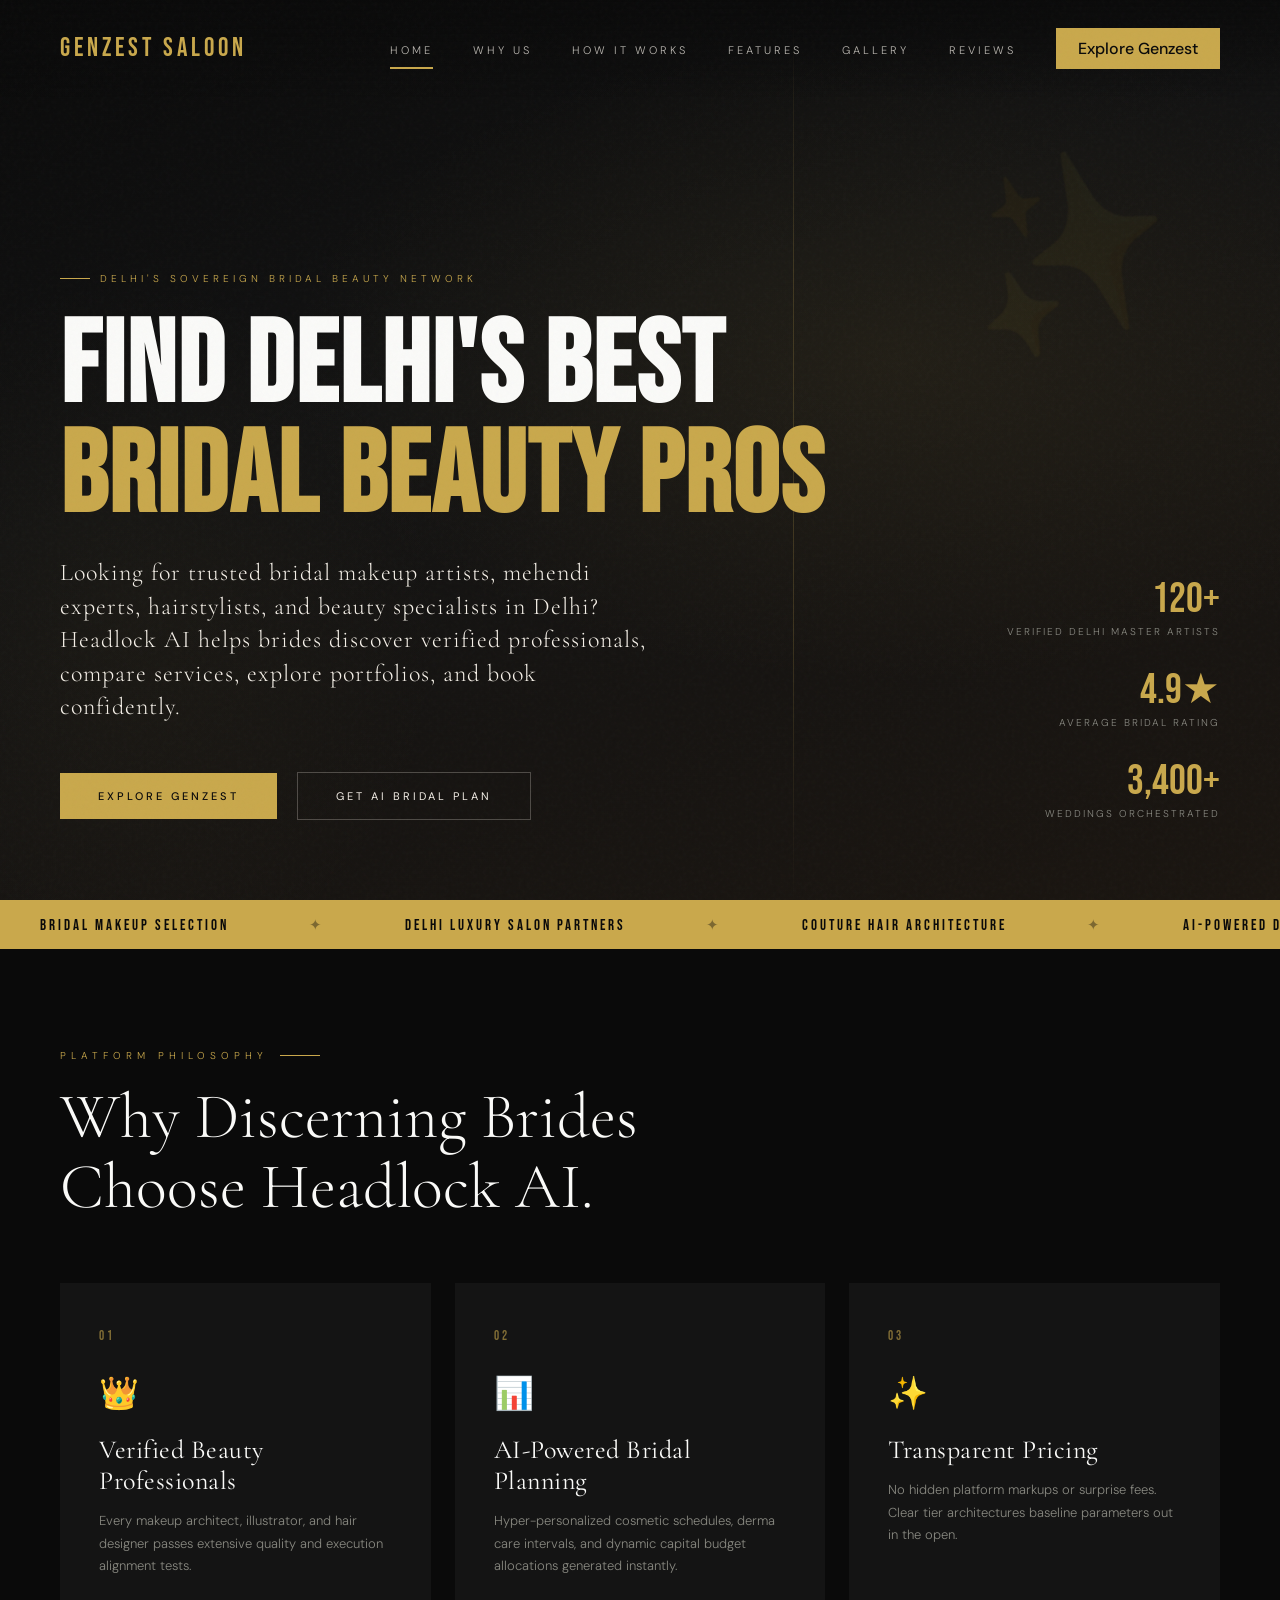
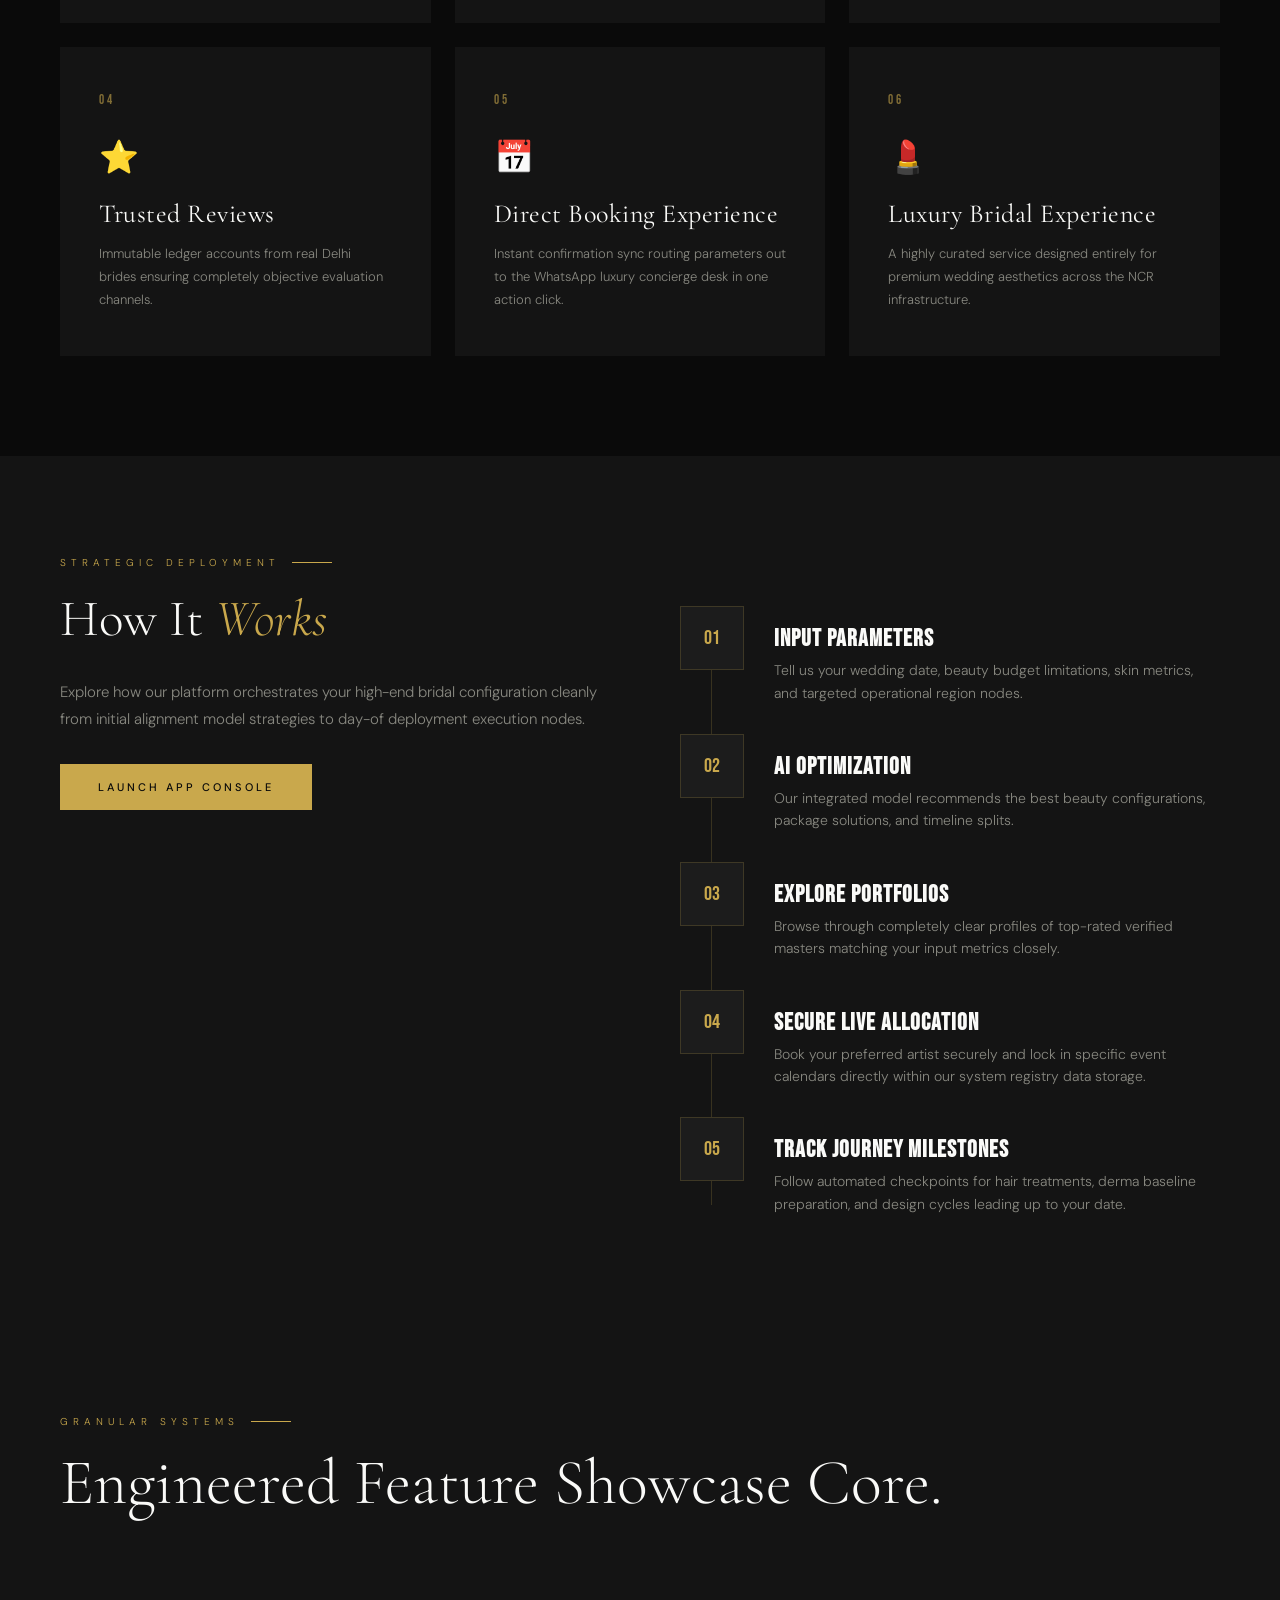
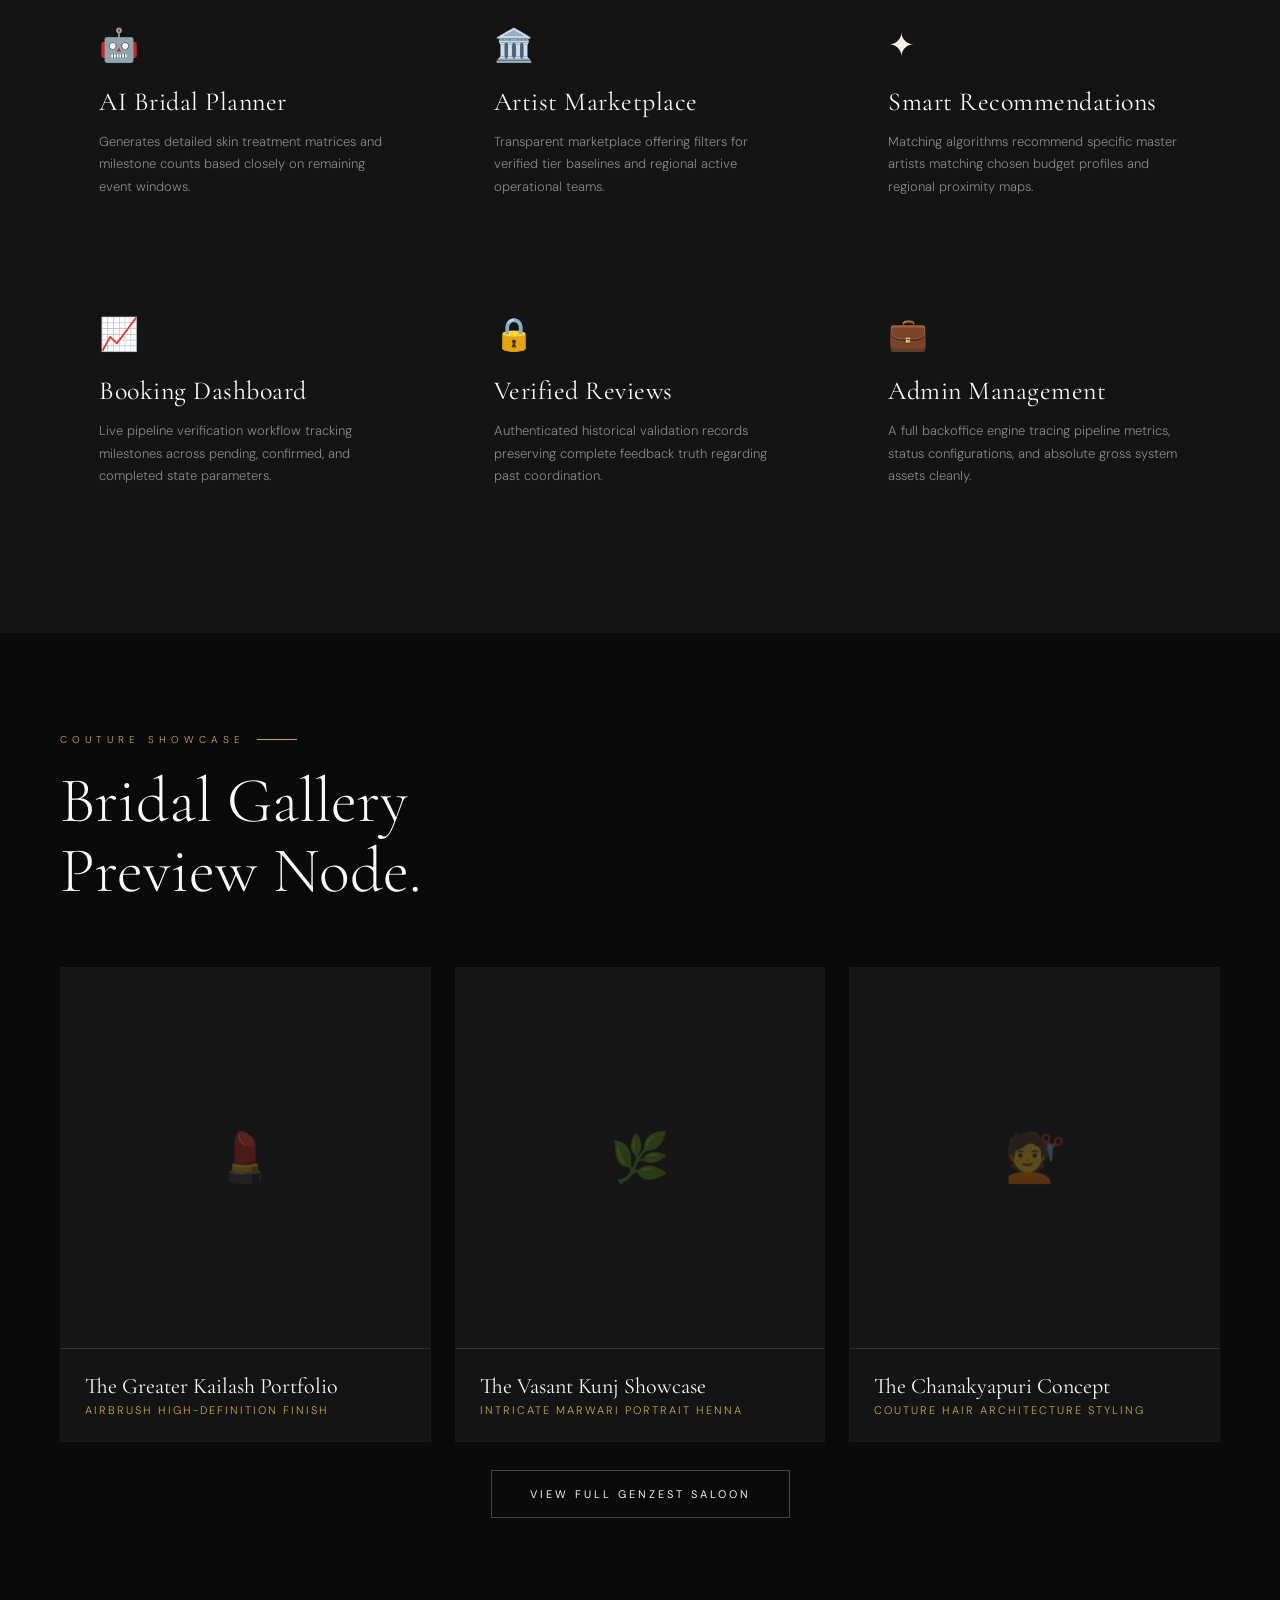
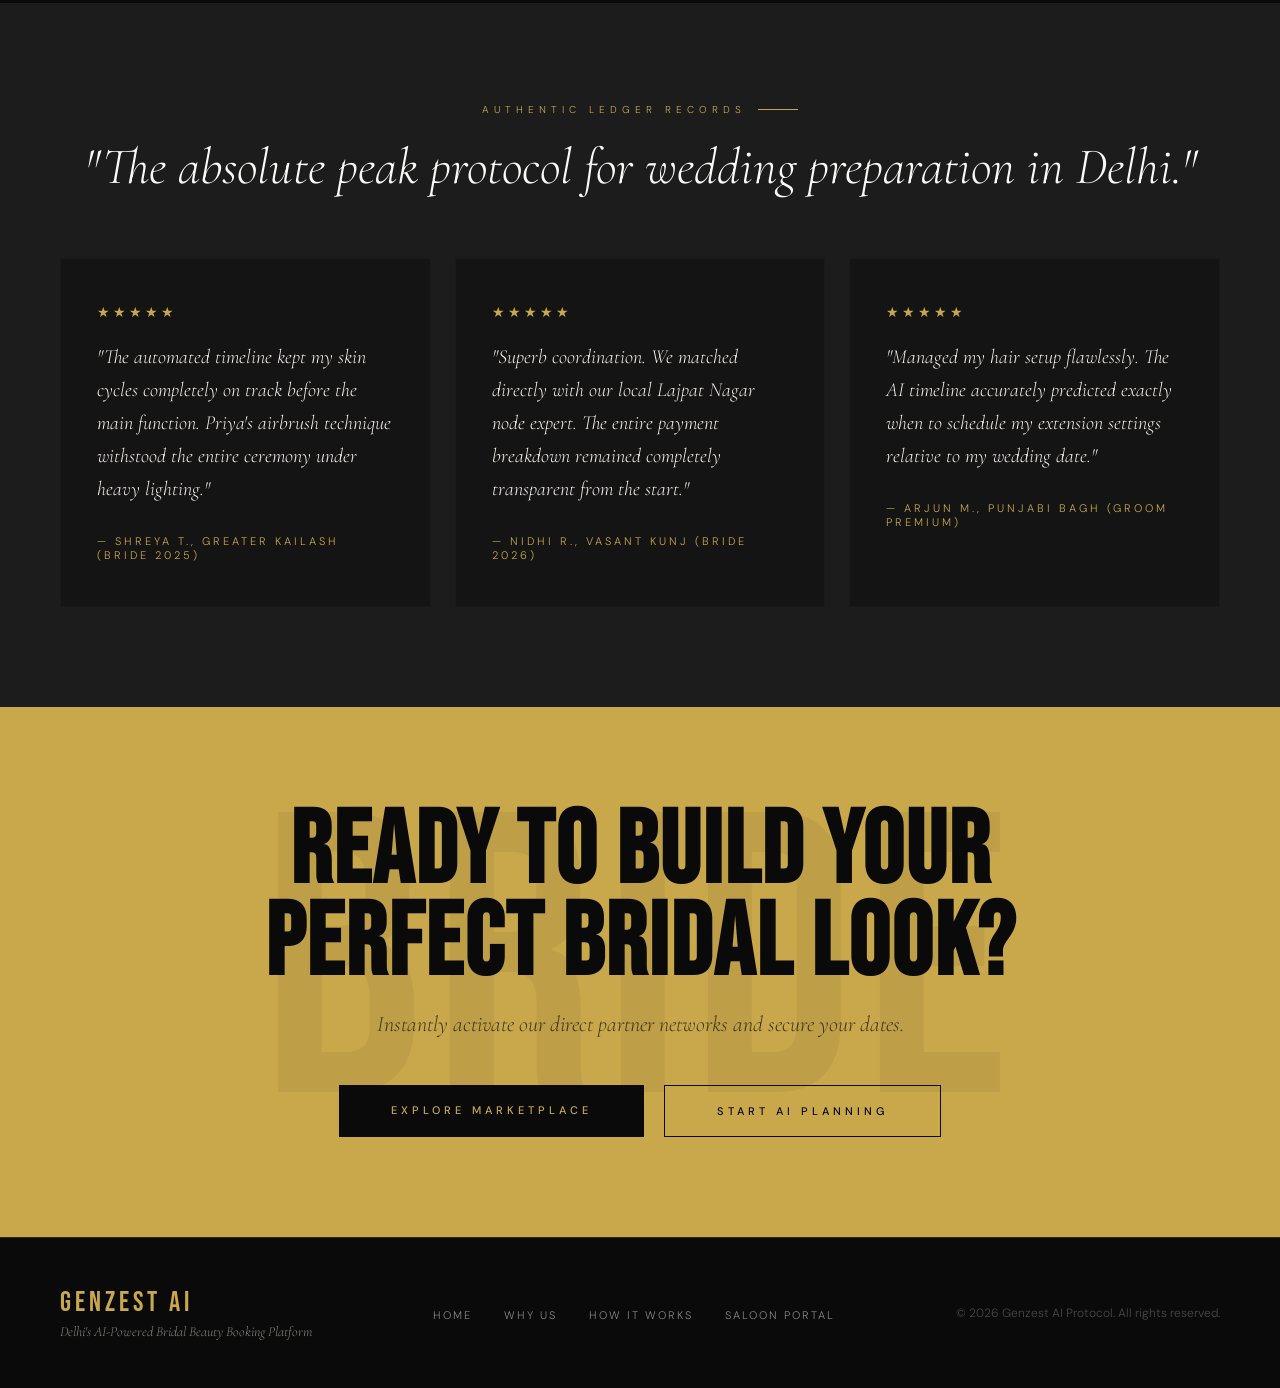
==== commit efc92217: "Add files via upload" ====
--- a/index.html
+++ b/index.html
@@ -3,37 +3,267 @@
 <head>
 <meta charset="UTF-8">
 <meta name="viewport" content="width=device-width, initial-scale=1.0">
-<title>Headlock AI — Delhi's Luxury Bridal Beauty Booking Platform</title>
+<title>Headlock AI — Delhi's Premier Sovereign Bridal Network</title>
 <link rel="preconnect" href="https://fonts.googleapis.com">
 <link href="https://fonts.googleapis.com/css2?family=Cormorant+Garamond:ital,wght@0,300;0,400;0,600;1,300;1,400&family=Bebas+Neue&family=DM+Sans:wght@300;400;500&display=swap" rel="stylesheet">
 <link rel="stylesheet" href="style.css">
 </head>
 <body>
-
+<style>
+    /* ==========================================================================
+   MOBILE NAVIGATION AND OPTIMIZED
+   ========================================================================== */
+@media (max-width: 768px) {
+  /* Tighten nav padding and force elements to stay on one single row line */
+  nav {
+    padding: 12px 16px !important;
+    background: rgba(10, 10, 10, 0.98) !important;
+    display: flex !important;
+    flex-direction: row !important;
+    justify-content: space-between !important;
+    align-items: center !important;
+  }
+
+  /* Make logo highly responsive so it backs away on small widths */
+  .nav-logo {
+    font-size: clamp(16px, 4.5vw, 22px) !important;
+    letter-spacing: 2px !important;
+  }
+
+  /* Keep button perfectly visible but scale its size safely for touch screens */
+  nav .nav-cta {
+    display: inline-block !important;
+    padding: 6px 14px !important;
+    font-size: 10px !important;
+    letter-spacing: 1px !important;
+    white-space: nowrap !important;
+  }
+
+  /* Safeguard: push content down to guarantee it clears the sticky nav */
+  .hero {
+    padding: 130px 20px 50px !important;
+    min-height: auto !important;
+  }
+
+  /* Responsive title typography to adapt down gracefully on 320px screens */
+  .hero-title {
+    font-size: clamp(34px, 9vw, 52px) !important;
+    line-height: 1.05 !important;
+    margin-top: 15px !important;
+  }
+
+  .hero-sub {
+    font-size: 16px !important;
+    line-height: 1.5 !important;
+    margin-top: 15px !important;
+  }
+  
+  .hero-actions {
+    flex-direction: column !important;
+    gap: 10px !important;
+    margin-top: 30px !important;
+    width: 100% !important;
+  }
+
+  .hero-actions .btn-primary,
+  .hero-actions .btn-outline {
+    width: 100% !important;
+    text-align: center !important;
+    padding: 14px 16px !important;
+  }
+}
+/* ==========================================================================
+   CINEMATIC LUXURY WELCOME ENGINE (2.5s HIGH-PERFORMANCE INTRO)
+   ========================================================================== */
+
+#luxury-welcome-shutter {
+  position: fixed;
+  inset: 0;
+  width: 100vw;
+  height: 100vh;
+  background: radial-gradient(circle at 50% 40%, #161616 0%, #0a0a0a 100%);
+  z-index: 99999; /* Higher than sticky navigation and admin nodes */
+  display: flex;
+  flex-direction: column;
+  align-items: center;
+  justify-content: center;
+  overflow: hidden;
+  opacity: 1;
+  pointer-events: all;
+  /* Smooth scale-out decay handshake matching premium automotive portals */
+  transition: opacity 0.6s cubic-bezier(0.16, 1, 0.3, 1), 
+              transform 0.7s cubic-bezier(0.16, 1, 0.3, 1);
+  will-change: transform, opacity;
+}
+
+/* Subtle underlying luxury background gold glow particle */
+#luxury-welcome-shutter::after {
+  content: '';
+  position: absolute;
+  width: 500px;
+  height: 500px;
+  background: radial-gradient(circle, rgba(201, 168, 76, 0.04) 0%, transparent 70%);
+  pointer-events: none;
+  z-index: 1;
+}
+
+.welcome-brand-container {
+  text-align: center;
+  position: relative;
+  z-index: 2;
+  padding: 0 40px;
+}
+
+/* Luxury Brand Reveal with Letter Spacing Expansion */
+.welcome-logo {
+  font-family: 'Bebas Neue', sans-serif;
+  font-size: clamp(48px, 7vw, 90px);
+  color: var(--white);
+  letter-spacing: 12px;
+  line-height: 1;
+  margin-bottom: 12px;
+  text-transform: uppercase;
+  opacity: 0;
+  /* Cinematic execution loop */
+  animation: logoCinematicReveal 1.6s cubic-bezier(0.16, 1, 0.3, 1) 0.2s forwards;
+  will-change: transform, opacity, letter-spacing;
+}
+
+.welcome-logo span {
+  color: var(--gold);
+  position: relative;
+  display: inline-block;
+}
+
+/* Subtle Gold Light Sweep / Shimmer across the logo text */
+.welcome-logo::after {
+  content: '';
+  position: absolute;
+  top: 0; left: -150%;
+  width: 50%;
+  height: 100%;
+  background: linear-gradient(90deg, transparent, rgba(232, 201, 122, 0.2), transparent);
+  transform: skewX(-25deg);
+  animation: premiumGoldSweep 1.4s ease-in-out 0.6s infinite;
+}
+
+.welcome-tagline {
+  font-family: 'Cormorant Garamond', serif;
+  font-size: clamp(14px, 2.5vw, 20px);
+  font-style: italic;
+  font-weight: 300;
+  color: var(--cream);
+  letter-spacing: 3px;
+  opacity: 0;
+  transform: translate3d(0, 15px, 0);
+  animation: taglineCinematicReveal 1.2s cubic-bezier(0.16, 1, 0.3, 1) 0.7s forwards;
+}
+
+/* Minimalist loading line accent bar */
+.welcome-progress-bar-wrap {
+  width: 140px;
+  height: 1px;
+  background: rgba(255, 255, 255, 0.08);
+  margin-top: 40px;
+  position: relative;
+  overflow: hidden;
+  opacity: 0;
+  animation: fadeInPure 0.5s ease forwards 0.4s;
+}
+
+.welcome-progress-bar-fill {
+  position: absolute;
+  top: 0; left: 0;
+  height: 100%;
+  width: 100%;
+  background: linear-gradient(90deg, var(--gold), var(--gold-light));
+  transform: translate3d(-100%, 0, 0);
+  /* Absolute timeline execution synchronization rule (2.1s to allow clean exit handshake) */
+  animation: progressFillRun 2.1s cubic-bezier(0.4, 0, 0.2, 1) 0.2s forwards;
+}
+
+/* DISMISSAL ANIMATION MODIFIERS */
+#luxury-welcome-shutter.shutter-dismissed {
+  opacity: 0;
+  transform: scale(1.04) translate3d(0, 0, 0); /* Elegant macro-lens scale pull back */
+  pointer-events: none;
+}
+
+/* ==========================================================================
+   CINEMATIC KEYFRAME PARSERS (GPU ACCELERATED ONLY)
+   ========================================================================== */
+@keyframes logoCinematicReveal {
+  from {
+    opacity: 0;
+    letter-spacing: 4px;
+    transform: scale(0.97) translate3d(0, 10px, 0);
+  }
+  to {
+    opacity: 1;
+    letter-spacing: 12px;
+    transform: scale(1) translate3d(0, 0, 0);
+  }
+}
+
+@keyframes taglineCinematicReveal {
+  to {
+    opacity: 0.85;
+    transform: translate3d(0, 0, 0);
+  }
+}
+
+@keyframes premiumGoldSweep {
+  0% { left: -150%; }
+  50% { left: 150%; }
+  100% { left: 150%; }
+}
+
+@keyframes progressFillRun {
+  to { transform: translate3d(0, 0, 0); }
+}
+
+@keyframes fadeInPure {
+  to { opacity: 1; }
+}
+</style>
+<div id="luxury-welcome-shutter">
+  <div class="welcome-brand-container">
+    <h2 class="welcome-logo">GENZEST <span>AI</span></h2>
+    <p class="welcome-tagline" id="welcome-dynamic-tagline">Delhi's Premium Bridal Beauty Platform</p>
+    
+    <div class="welcome-progress-bar-wrap">
+      <div class="welcome-progress-bar-fill"></div>
+    </div>
+  </div>
+</div>
 <nav id="nav">
-  <a href="#" class="nav-logo">HEADLOCK AI</a>
-  <ul class="nav-links">
-    <li><a href="#planner">AI Planner</a></li>
-    <li><a href="#services">Bridal Services</a></li>
-    <li><a href="#menu">Luxury Tiers</a></li>
-    <li><a href="#team">Verified Artists</a></li>
-    <li><a href="#contact">Direct Booking</a></li>
-    <li><a href="#contact" class="nav-cta">Launch Concierge</a></li>
-  </ul>
+  <a href="#" class="nav-logo">GENZEST SALOON</a>
+  <div class="nav-container">
+    <ul class="nav-links" id="main-nav-links">
+      <div id="nav-slider"></div>
+      <li class="active"><a href="#hero-section">Home</a></li>
+      <li><a href="#why-us">Why Us</a></li>
+      <li><a href="#how-it-works">How It Works</a></li>
+      <li><a href="#features">Features</a></li>
+      <li><a href="#gallery">Gallery</a></li>
+      <li><a href="#reviews">Reviews</a></li>
+    </ul>
+    <a href="home.html" class="nav-cta" style="text-decoration: none;">Explore Genzest</a>
+  </div>
 </nav>
 
-<section class="hero">
+<section class="hero" id="hero-section">
   <div class="hero-bg"></div>
   <div class="hero-line"></div>
   <div class="hero-scissors">✨</div>
 
   <div class="hero-content">
     <div class="hero-badge">Delhi's Sovereign Bridal Beauty Network</div>
-    <h1 class="hero-title">DESIGNING THE<br><span>PREMIUM BRIDE</span></h1>
-    <p class="hero-sub">An AI-powered luxury marketplace pairing discerning Delhi brides with verified master makeup artists, high-end stylists, and personalized preparation schedules.</p>
+    <h1 class="hero-title">FIND DELHI'S BEST<br><span>BRIDAL BEAUTY PROS</span></h1>
+    <p class="hero-sub">Looking for trusted bridal makeup artists, mehendi experts, hairstylists, and beauty specialists in Delhi? Headlock AI helps brides discover verified professionals, compare services, explore portfolios, and book confidently.</p>
     <div class="hero-actions">
-      <a href="#planner" class="btn-primary">Generate Bridal Timeline</a>
-      <a href="#contact" class="btn-outline">Instant Expert Match</a>
+      <a href="home.html" class="btn-primary">Explore Genzest</a>
+      <a href="home.html#planner" class="btn-outline">Get AI Bridal Plan</a>
     </div>
   </div>
 
@@ -65,230 +295,173 @@
     <span class="ticker-item ticker-sep">✦</span>
     <span class="ticker-item">PRE-WEDDING WELLNESS SCHEDULING</span>
     <span class="ticker-item ticker-sep">✦</span>
-    <span class="ticker-item">EXPERT MEHENDI DESIGN ARTISTRY</span>
-    <span class="ticker-item ticker-sep">✦</span>
-    <span class="ticker-item">BRIDAL MAKEUP SELECTION</span>
-    <span class="ticker-item ticker-sep">✦</span>
-    <span class="ticker-item">DELHI LUXURY SALON PARTNERS</span>
-    <span class="ticker-item ticker-sep">✦</span>
-    <span class="ticker-item">COUTURE HAIR ARCHITECTURE</span>
-    <span class="ticker-item ticker-sep">✦</span>
   </div>
 </div>
 
-<section class="about" id="planner">
-  <div>
-    <div class="section-label reveal">AI Operational Planner</div>
-    <h2 class="about-heading">Calculate Your <em>Bridal Timeline</em> & Allocation.</h2>
-    <p class="about-text">
-      Skip standard beauty stress. Input your unique profile down below to activate our hyper-localized allocation matrix, deploying direct milestones from South Delhi salons straight to your digital dashboard.
-    </p>
-    
-    <div style="margin-top: 30px; display: flex; flex-direction: column; gap: 15px;">
-      <div class="form-row">
-        <input id="plan-date" type="date" class="form-input" value="2026-10-15">
-        <input id="plan-budget" type="number" class="form-input" placeholder="Total Beauty Budget (₹)">
-      </div>
-      <div class="form-row">
-        <select id="plan-skin" class="form-input">
-          <option value="Dry">Dry / Sensitive Skin</option>
-          <option value="Oily">Oily / Acne Prone</option>
-          <option value="Combination" selected>Combination Skin</option>
-        </select>
-        <select id="plan-region" class="form-input">
-          <option value="Lajpat Nagar">Lajpat Nagar Node</option>
-          <option value="South Delhi">South Delhi Elite Hub</option>
-          <option value="Dwarka">Dwarka Node</option>
-          <option value="Saket">Saket Hub</option>
-          <option value="Rajouri Garden">Rajouri Garden Wing</option>
-        </select>
-      </div>
-      <button class="btn-primary" onclick="generateEngineData()">Compute Operational Strategy</button>
-    </div>
-  </div>
-
-  <div>
-    <div class="section-label reveal">Active Journey Tracking Node</div>
-    <div class="dashboard-card" id="dashboard-output">
-      <div class="dash-row">
-        <span style="font-family: 'Bebas Neue'; font-size: 24px; letter-spacing: 1px;" id="days-countdown">Wedding In -- Days</span>
-        <span class="status-tag">Initialized</span>
-      </div>
-      <div class="dash-row">
-        <div>
-          <div style="font-size: 14px; color: var(--white);">Derma / Skin Baseline Clean-Up</div>
-          <div style="font-size: 11px; color: var(--muted);">Assigned to Preferred Local Hub</div>
-        </div>
-        <span class="status-tag complete">✔ Completed</span>
-      </div>
-      <div class="dash-row">
-        <div>
-          <div style="font-size: 14px; color: var(--white);">Bridal Makeup Architecture Trial</div>
-          <div style="font-size: 11px; color: var(--muted);" id="assigned-region">Node: Lajpat Nagar Market</div>
-        </div>
-        <span class="status-tag">✦ Scheduled</span>
-      </div>
-      <div class="dash-row">
-        <div>
-          <div style="font-size: 14px; color: var(--white);">Couture Mehendi High Art Session</div>
-          <div style="font-size: 11px; color: var(--muted);">Premium Artist Network Deployment</div>
-        </div>
-        <span class="status-tag">Pending</span>
-      </div>
-
-      <div id="budget-split-zone" style="margin-top: 20px; padding-top: 15px; border-top: 1px dashed var(--border); display:none;">
-        <div style="font-size: 10px; letter-spacing: 2px; color: var(--gold); text-transform: uppercase; margin-bottom: 10px;">AI Capital Distribution Matrix</div>
-        <div id="budget-breakdown-render" style="font-size: 13px; color: var(--muted); display: flex; flex-direction: column; gap: 6px;"></div>
-      </div>
-    </div>
-  </div>
-</section>
-
-<section class="services" id="services">
+<section class="services" id="why-us">
   <div class="services-header">
     <div>
-      <div class="section-label reveal">Curated Competencies</div>
-      <h2 class="services-title reveal reveal-delay-1">Strategic categories engineered for premium weddings.</h2>
-    </div>
-    <a href="#menu" class="btn-outline reveal reveal-delay-2">View Detailed Tiers</a>
-  </div>
-
+      <div class="section-label reveal">Platform Philosophy</div>
+      <h2 class="services-title reveal reveal-delay-1">Why Discerning Brides Choose Headlock AI.</h2>
+    </div>
+  </div>
   <div class="services-grid">
     <div class="service-card reveal">
       <div class="service-num">01</div>
-      <span class="service-icon">💄</span>
-      <h3 class="service-name">Bridal Makeup Artisans</h3>
-      <p class="service-desc">Global HD Makeup, Airbrush execution, and traditional architectural contours utilizing certified luxury product arrays.</p>
-      <div class="service-price">Tier Baseline From ₹15,000</div>
+      <span class="service-icon">👑</span>
+      <h3 class="service-name">Verified Beauty Professionals</h3>
+      <p class="service-desc">Every makeup architect, illustrator, and hair designer passes extensive quality and execution alignment tests.</p>
     </div>
     <div class="service-card reveal reveal-delay-1">
       <div class="service-num">02</div>
-      <span class="service-icon">🌿</span>
-      <h3 class="service-name">Elite Mehendi Illustrators</h3>
-      <p class="service-desc">High-density intricate organic henna installations, matching contemporary concepts with classic patterns.</p>
-      <div class="service-price">Tier Baseline From ₹5,000</div>
+      <span class="service-icon">📊</span>
+      <h3 class="service-name">AI-Powered Bridal Planning</h3>
+      <p class="service-desc">Hyper-personalized cosmetic schedules, derma care intervals, and dynamic capital budget allocations generated instantly.</p>
     </div>
     <div class="service-card reveal reveal-delay-2">
       <div class="service-num">03</div>
-      <span class="service-icon">💆</span>
-      <h3 class="service-name">Pre-Wedding Skin Engineering</h3>
-      <p class="service-desc">Salicylic deep pore cleansing, micro-peel activation, and high-hydration moisture lock regimens.</p>
-      <div class="service-price">Tier Baseline From ₹7,500</div>
-    </div>
-  </div>
-
-  <div class="comparison-row">
-    <div class="comp-card">
-      <h4 style="font-family:'Cormorant Garamond'; font-size: 24px; color: var(--white);">Vanguard Silver Tier</h4>
-      <p style="color: var(--gold); font-family: 'Bebas Neue'; font-size: 28px; margin: 15px 0;">Individual Deployment</p>
-      <p style="font-size:13px; color: var(--muted);">Includes Standard HD Wedding Day Makeup, Basic Hair styling, and Central Market Hub Access.</p>
-    </div>
-    <div class="comp-card featured">
-      <h4 style="font-family:'Cormorant Garamond'; font-size: 24px; color: var(--gold-light);">Imperial Gold Tier</h4>
-      <p style="color: var(--gold); font-family: 'Bebas Neue'; font-size: 28px; margin: 15px 0;">Complete Synergy Package</p>
-      <p style="font-size:13px; color: var(--cream);">Airbrush Master Formulation, Couture Trial Access, Customized Hair Design, and Dedicated Assistant deployment.</p>
-    </div>
-    <div class="comp-card">
-      <h4 style="font-family:'Cormorant Garamond'; font-size: 24px; color: var(--white);">Royal Platinum Guild</h4>
-      <p style="color: var(--gold); font-family: 'Bebas Neue'; font-size: 28px; margin: 15px 0;">Elite VIP On-Site Core</p>
-      <p style="font-size:13px; color: var(--muted);">Master Director Match, Comprehensive Pre-Wedding Derma cycles, Premium Mehendi, and Unlimited Day-Of adjustments.</p>
+      <span class="service-icon">✨</span>
+      <h3 class="service-name">Transparent Pricing</h3>
+      <p class="service-desc">No hidden platform markups or surprise fees. Clear tier architectures baseline parameters out in the open.</p>
+    </div>
+    <div class="service-card reveal">
+      <div class="service-num">04</div>
+      <span class="service-icon">⭐️</span>
+      <h3 class="service-name">Trusted Reviews</h3>
+      <p class="service-desc">Immutable ledger accounts from real Delhi brides ensuring completely objective evaluation channels.</p>
+    </div>
+    <div class="service-card reveal reveal-delay-1">
+      <div class="service-num">05</div>
+      <span class="service-icon">📅</span>
+      <h3 class="service-name">Direct Booking Experience</h3>
+      <p class="service-desc">Instant confirmation sync routing parameters out to the WhatsApp luxury concierge desk in one action click.</p>
+    </div>
+    <div class="service-card reveal reveal-delay-2">
+      <div class="service-num">06</div>
+      <span class="service-icon">💄</span>
+      <h3 class="service-name">Luxury Bridal Experience</h3>
+      <p class="service-desc">A highly curated service designed entirely for premium wedding aesthetics across the NCR infrastructure.</p>
     </div>
   </div>
 </section>
 
-<section class="menu" id="menu">
-  <div class="section-label reveal">Granular Architecture Tiers</div>
-  <h2 class="menu-title reveal reveal-delay-1">Fully transparent rate parameters,<br>no supplemental platform adjustments.</h2>
-
-  <div class="menu-tabs reveal reveal-delay-2">
-    <button class="menu-tab active" onclick="switchTab('makeup')">Bridal Makeup</button>
-    <button class="menu-tab" onclick="switchTab('mehendi')">Mehendi Specialists</button>
-    <button class="menu-tab" onclick="switchTab('derma')">Pre-Wedding Derma Care</button>
-    <button class="menu-tab" onclick="switchTab('hairnail')">Couture Hair & Nails</button>
-  </div>
-
-  <div class="menu-list active" id="tab-makeup">
-    <div class="menu-row"><span class="menu-row-name">Signature High-Definition Bridal Makeup</span><span class="menu-row-dots"></span><span class="menu-row-price">₹15,000</span></div>
-    <div class="menu-row"><span class="menu-row-name">Premium Silicon Airbrush Structural Formulation</span><span class="menu-row-dots"></span><span class="menu-row-price">₹22,000</span></div>
-    <div class="menu-row"><span class="menu-row-name">Master Artist Luxury Engagement Tier</span><span class="menu-row-dots"></span><span class="menu-row-price">₹35,000</span></div>
-    <div class="menu-row"><span class="menu-row-name">Supplemental Bridesmaid Synergy Package (Per Account)</span><span class="menu-row-dots"></span><span class="menu-row-price">₹5,000</span></div>
-  </div>
-
-  <div class="menu-list" id="tab-mehendi">
-    <div class="menu-row"><span class="menu-row-name">Classical Intricate Wrist-Length Henna</span><span class="menu-row-dots"></span><span class="menu-row-price">₹5,000</span></div>
-    <div class="menu-row"><span class="menu-row-name">Imperial Elbow-Length Marwari Custom Artistry</span><span class="menu-row-dots"></span><span class="menu-row-price">₹12,000</span></div>
-    <div class="menu-row"><span class="menu-row-name">Royal Bridal Theme Figurative Portraiture</span><span class="menu-row-dots"></span><span class="menu-row-price">₹18,000</span></div>
-  </div>
-
-  <div class="menu-list" id="tab-derma">
-    <div class="menu-row"><span class="menu-row-name">Advanced Cellular Radiance Treatment Cycle</span><span class="menu-row-dots"></span><span class="menu-row-price">₹6,500</span></div>
-    <div class="menu-row"><span class="menu-row-name">Salicylic Acid Sebum Regulation Treatment</span><span class="menu-row-dots"></span><span class="menu-row-price">₹4,000</span></div>
-    <div class="menu-row"><span class="menu-row-name">Hyaluronic Intense Moisture Matrix Session</span><span class="menu-row-dots"></span><span class="menu-row-price">₹7,500</span></div>
-  </div>
-
-  <div class="menu-list" id="tab-hairnail">
-    <div class="menu-row"><span class="menu-row-name">Structural Extension Integration & Placement</span><span class="menu-row-dots"></span><span class="menu-row-price">₹8,000</span></div>
-    <div class="menu-row"><span class="menu-row-name">Custom Gel Extensions & Intricate Nail Graphics</span><span class="menu-row-dots"></span><span class="menu-row-price">₹3,500</span></div>
-    <div class="menu-row"><span class="menu-row-name">Couture Hair Floral Setting Integration</span><span class="menu-row-dots"></span><span class="menu-row-price">₹4,500</span></div>
+<section class="about" id="how-it-works">
+  <div>
+    <div class="section-label reveal">Strategic Deployment</div>
+    <h2 class="about-heading">How It <em>Works</em></h2>
+    <p class="about-text">Explore how our platform orchestrates your high-end bridal configuration cleanly from initial alignment model strategies to day-of deployment execution nodes.</p>
+    <a href="home.html" class="btn-primary" style="margin-top:30px; display:inline-block;">Launch App Console</a>
+  </div>
+  <div>
+    <div class="timeline-container">
+      <div class="timeline-step reveal">
+        <div class="timeline-badge">01</div>
+        <div class="timeline-content">
+          <h4 class="timeline-title">Input Parameters</h4>
+          <p class="timeline-desc">Tell us your wedding date, beauty budget limitations, skin metrics, and targeted operational region nodes.</p>
+        </div>
+      </div>
+      <div class="timeline-step reveal reveal-delay-1">
+        <div class="timeline-badge">02</div>
+        <div class="timeline-content">
+          <h4 class="timeline-title">AI Optimization</h4>
+          <p class="timeline-desc">Our integrated model recommends the best beauty configurations, package solutions, and timeline splits.</p>
+        </div>
+      </div>
+      <div class="timeline-step reveal reveal-delay-2">
+        <div class="timeline-badge">03</div>
+        <div class="timeline-content">
+          <h4 class="timeline-title">Explore Portfolios</h4>
+          <p class="timeline-desc">Browse through completely clear profiles of top-rated verified masters matching your input metrics closely.</p>
+        </div>
+      </div>
+      <div class="timeline-step reveal">
+        <div class="timeline-badge">04</div>
+        <div class="timeline-content">
+          <h4 class="timeline-title">Secure Live Allocation</h4>
+          <p class="timeline-desc">Book your preferred artist securely and lock in specific event calendars directly within our system registry data storage.</p>
+        </div>
+      </div>
+      <div class="timeline-step reveal reveal-delay-1">
+        <div class="timeline-badge">05</div>
+        <div class="timeline-content">
+          <h4 class="timeline-title">Track Journey Milestones</h4>
+          <p class="timeline-desc">Follow automated checkpoints for hair treatments, derma baseline preparation, and design cycles leading up to your date.</p>
+        </div>
+      </div>
+    </div>
   </div>
 </section>
 
-<section class="team" id="team">
-  <div class="section-label reveal">Verified Guild Operators</div>
-  <h2 class="team-title reveal reveal-delay-1">Elite portfolio leads assigned to active deployment nodes.</h2>
-  <div class="team-grid">
-    <div class="team-card reveal">
-      <div class="team-portrait">
-        <div class="team-portrait-bg p1"></div>
-        <span class="team-portrait-icon">💄</span>
-      </div>
-      <div class="team-info">
-        <span class="verified-artist-tag">✔ Verified Master</span>
-        <div class="team-name">Rahul Sharma</div>
-        <div class="team-role">Senior Bridal Architect</div>
-        <div class="team-exp">South Delhi Wing · 480+ Brides Styled</div>
-      </div>
-    </div>
-    <div class="team-card reveal reveal-delay-1">
-      <div class="team-portrait">
-        <div class="team-portrait-bg p2"></div>
-        <span class="team-portrait-icon">✨</span>
-      </div>
-      <div class="team-info">
-        <span class="verified-artist-tag">✔ Verified Master</span>
-        <div class="team-name">Priya Kapoor</div>
-        <div class="team-role">High-End Airbrush Expert</div>
-        <div class="team-exp">Lajpat Nagar Node · 600+ Brides Styled</div>
-      </div>
-    </div>
-    <div class="team-card reveal reveal-delay-2">
-      <div class="team-portrait">
-        <div class="team-portrait-bg p3"></div>
-        <span class="team-portrait-icon">🌿</span>
-      </div>
-      <div class="team-info">
-        <span class="verified-artist-tag">✔ Verified Specialist</span>
-        <div class="team-name">Anjali Mehta</div>
-        <div class="team-role">Elite Henna Illustrator</div>
-        <div class="team-exp">Saket Hub · 310+ Designs Completed</div>
-      </div>
-    </div>
-    <div class="team-card reveal reveal-delay-3">
-      <div class="team-portrait">
-        <div class="team-portrait-bg p4"></div>
-        <span class="team-portrait-icon">💇</span>
-      </div>
-      <div class="team-info">
-        <span class="verified-artist-tag">✔ Verified Master</span>
-        <div class="team-name">Vikram Singh</div>
-        <div class="team-role">Couture Hair Architect</div>
-        <div class="team-exp">Dwarka Node · 420+ Concepts Tailored</div>
-      </div>
+<section class="menu" id="features">
+  <div class="section-label reveal">Granular Systems</div>
+  <h2 class="menu-title reveal reveal-delay-1">Engineered Feature Showcase Core.</h2>
+  <div class="services-grid">
+    <div class="service-card reveal">
+      <span class="service-icon">🤖</span>
+      <h3 class="service-name">AI Bridal Planner</h3>
+      <p class="service-desc">Generates detailed skin treatment matrices and milestone counts based closely on remaining event windows.</p>
+    </div>
+    <div class="service-card reveal reveal-delay-1">
+      <span class="service-icon">🏛️</span>
+      <h3 class="service-name">Artist Marketplace</h3>
+      <p class="service-desc">Transparent marketplace offering filters for verified tier baselines and regional active operational teams.</p>
+    </div>
+    <div class="service-card reveal reveal-delay-2">
+      <span class="service-icon">✦</span>
+      <h3 class="service-name">Smart Recommendations</h3>
+      <p class="service-desc">Matching algorithms recommend specific master artists matching chosen budget profiles and regional proximity maps.</p>
+    </div>
+    <div class="service-card reveal">
+      <span class="service-icon">📈</span>
+      <h3 class="service-name">Booking Dashboard</h3>
+      <p class="service-desc">Live pipeline verification workflow tracking milestones across pending, confirmed, and completed state parameters.</p>
+    </div>
+    <div class="service-card reveal reveal-delay-1">
+      <span class="service-icon">🔒</span>
+      <h3 class="service-name">Verified Reviews</h3>
+      <p class="service-desc">Authenticated historical validation records preserving complete feedback truth regarding past coordination.</p>
+    </div>
+    <div class="service-card reveal reveal-delay-2">
+      <span class="service-icon">💼</span>
+      <h3 class="service-name">Admin Management</h3>
+      <p class="service-desc">A full backoffice engine tracing pipeline metrics, status configurations, and absolute gross system assets cleanly.</p>
     </div>
   </div>
 </section>
 
-<section class="testimonials">
+<section class="team" id="gallery">
+  <div class="section-label reveal">Couture Showcase</div>
+  <h2 class="team-title reveal reveal-delay-1">Bridal Gallery Preview Node.</h2>
+  <div class="gallery-grid">
+    <div class="gallery-card reveal">
+      <div class="gallery-image-placeholder">💄</div>
+      <div class="gallery-meta">
+        <div class="team-name">The Greater Kailash Portfolio</div>
+        <div class="team-role">Airbrush High-Definition Finish</div>
+      </div>
+    </div>
+    <div class="gallery-card reveal reveal-delay-1">
+      <div class="gallery-image-placeholder">🌿</div>
+      <div class="gallery-meta">
+        <div class="team-name">The Vasant Kunj Showcase</div>
+        <div class="team-role">Intricate Marwari Portrait Henna</div>
+      </div>
+    </div>
+    <div class="gallery-card reveal reveal-delay-2">
+      <div class="gallery-image-placeholder">💇</div>
+      <div class="gallery-meta">
+        <div class="team-name">The Chanakyapuri Concept</div>
+        <div class="team-role">Couture Hair Architecture Styling</div>
+      </div>
+    </div>
+  </div>
+  <div style="text-align: center; margin-top: 40px;">
+    <a href="home.html" class="btn-outline">View Full GENZEST SALOON</a>
+  </div>
+</section>
+
+<section class="testimonials" id="reviews">
   <div class="section-label reveal" style="justify-content:center;">Authentic Ledger Records</div>
   <h2 class="test-title reveal reveal-delay-1">"The absolute peak protocol for wedding preparation in Delhi."</h2>
   <div class="test-grid">
@@ -310,105 +483,36 @@
   </div>
 </section>
 
-<section class="booking" id="booking">
-  <h2 class="booking-title">RESERVE BRIDAL CORES</h2>
+<section class="booking">
+  <h2 class="booking-title">READY TO BUILD YOUR<br>PERFECT BRIDAL LOOK?</h2>
   <p class="booking-sub">Instantly activate our direct partner networks and secure your dates.</p>
-  <a href="#contact" class="booking-btn">Access Booking Portal</a>
-</section>
-
-<section class="contact" id="contact">
-  <div>
-    <div class="section-label reveal">Regional Hub Allocation</div>
-    <h2 class="contact-title reveal reveal-delay-1">Initiate Your<br>Bridal Allocation Request.</h2>
-
-    <div class="contact-item reveal reveal-delay-2">
-      <div class="contact-icon">📍</div>
-      <div>
-        <div class="contact-label">Delhi Central Core Network</div>
-        <div class="contact-val">Lajpat Nagar Central Architecture Hub,<br>New Delhi — 110024</div>
-      </div>
-    </div>
-
-    <div class="contact-item reveal reveal-delay-3">
-      <div class="contact-icon">🌐</div>
-      <div>
-        <div class="contact-label">Active Operating Nodes</div>
-        <div class="contact-val">South Delhi, Saket, Dwarka, Rajouri Garden</div>
-      </div>
-    </div>
-
-    <div class="hours-block reveal reveal-delay-4">
-      <div class="hours-title">Active Booking Summary</div>
-      <div id="booking-summary-box" class="summary-box">
-        <div style="font-size:12px; color:var(--muted);">No options selected. Modify the form to the right to dynamically generate the platform confirmation details.</div>
-      </div>
-    </div>
-  </div>
-
-  <div>
-    <div class="section-label reveal">Dynamic Intake Node</div>
-    <div class="contact-form reveal reveal-delay-1">
-      <div class="form-row">
-        <input class="form-input" type="text" id="user-name" placeholder="Bride's Name" oninput="syncSummary()">
-        <input class="form-input" type="tel" id="user-phone" placeholder="WhatsApp Contact Number" oninput="syncSummary()">
-      </div>
-      <input class="form-input" type="email" id="user-email" placeholder="Email Address Identification" oninput="syncSummary()">
-      
-      <div class="form-row">
-        <select class="form-input" id="user-service" onchange="syncSummary()">
-          <option value="" disabled selected>Select Core Focus</option>
-          <option value="Bridal Makeup Artistry">Bridal Makeup Artistry</option>
-          <option value="Elite Henna Demonstration">Elite Henna Demonstration</option>
-          <option value="Pre-Wedding Skin Engineering">Pre-Wedding Skin Engineering</option>
-          <option value="Complete Tier Synergy Package">Complete Tier Synergy Package</option>
-        </select>
-        <select class="form-input" id="user-expert" onchange="syncSummary()">
-          <option value="" disabled selected>Select Desired Artist</option>
-          <option value="Rahul Sharma (Senior Architect)">Rahul Sharma (Senior Architect)</option>
-          <option value="Priya Kapoor (Airbrush Lead)">Priya Kapoor (Airbrush Lead)</option>
-          <option value="Anjali Mehta (Henna Lead)">Anjali Mehta (Henna Lead)</option>
-          <option value="Vikram Singh (Hair Lead)">Vikram Singh (Hair Lead)</option>
-        </select>
-      </div>
-
-      <div class="form-row">
-        <select class="form-input" id="user-package" onchange="syncSummary()">
-          <option value="" disabled selected>Select Luxury Package Tier</option>
-          <option value="Vanguard Silver Tier">Vanguard Silver Tier Base</option>
-          <option value="Imperial Gold Tier Suite">Imperial Gold Tier Suite</option>
-          <option value="Royal Platinum Guild Level">Royal Platinum Guild Level</option>
-        </select>
-        <input class="form-input" type="date" id="user-date" onchange="syncSummary()">
-      </div>
-
-      <textarea class="form-input" id="user-notes" placeholder="Specify any unique cultural aesthetic preferences or skin history parameters..." oninput="syncSummary()"></textarea>
-      <button class="form-submit" onclick="executeWhatsAppConcierge()">Submit Architecture Request & Export →</button>
-    </div>
+  <div style="display: flex; gap: 20px; justify-content: center; position: relative; z-index: 2;">
+    <a href="home.html" class="booking-btn">Explore Marketplace</a>
+    <a href="home.html#planner" class="booking-btn" style="background:transparent; border:1px solid var(--black); color:var(--black);">Start AI Planning</a>
   </div>
 </section>
 
 <footer>
   <div>
-    <div class="footer-logo">HEADLOCK AI</div>
+    <div class="footer-logo">Genzest AI</div>
     <div class="footer-tagline">Delhi's AI-Powered Bridal Beauty Booking Platform</div>
   </div>
   <ul class="footer-links">
-    <li><a href="#planner">AI Engine</a></li>
-    <li><a href="#services">Tiers</a></li>
-    <li><a href="#team">Verified Lead Guild</a></li>
-    <li><a href="#contact">Network Concierge</a></li>
+    <li><a href="#hero-section">Home</a></li>
+    <li><a href="#why-us">Why Us</a></li>
+    <li><a href="#how-it-works">How It Works</a></li>
+    <li><a href="home.html">Saloon Portal</a></li>
   </ul>
-  <div class="footer-copy">© 2026 Headlock AI Protocol. Engineered for Hackathon Optimization. All rights reserved.</div>
+  <div class="footer-copy">© 2026 Genzest AI Protocol. All rights reserved.</div>
 </footer>
 
 <script>
-  // SCROLL DECORATOR LOGIC
+  // Dynamic Scroll Activation Observer Logic
   const nav = document.getElementById('nav');
   window.addEventListener('scroll', () => {
     nav.classList.toggle('scrolled', window.scrollY > 60);
   });
 
-  // INTERSECTION OBSERVER PARSER
   const reveals = document.querySelectorAll('.reveal');
   const observer = new IntersectionObserver((entries) => {
     entries.forEach(e => {
@@ -420,499 +524,86 @@
   }, { threshold: 0.1 });
   reveals.forEach(el => observer.observe(el));
 
-  // DATA TAB SYSTEM SWITCHES
-  function switchTab(id) {
-    document.querySelectorAll('.menu-tab').forEach((tab) => {
-      tab.classList.remove('active');
-    });
-    document.querySelectorAll('.menu-list').forEach(list => list.classList.remove('active'));
-    event.target.classList.add('active');
-    document.getElementById('tab-' + id).classList.add('active');
-  }
-
-  // ALIGN DATA & COUNTDOWN COMPILATION ENGINE
-  function generateEngineData() {
-    const weddingDateValue = document.getElementById('plan-date').value;
-    const budgetInput = document.getElementById('plan-budget').value;
-    const regionSelection = document.getElementById('plan-region').value;
-    
-    if (!weddingDateValue) {
-      alert("Please designate a planned wedding calendar date.");
+  // Sliding Nav Underline Component Mechanics
+  const navLinksContainer = document.getElementById('main-nav-links');
+  const navLinks = document.querySelectorAll('.nav-links li');
+  const slider = document.getElementById('nav-slider');
+  const sections = document.querySelectorAll('section');
+
+  function positionSlider(activeLi) {
+    if (!activeLi || window.innerWidth <= 768) {
+      slider.style.width = '0px';
       return;
     }
-
-    // Days Countdown Engine
-    const targetDate = new Date(weddingDateValue);
-    const modernToday = new Date("2026-05-31"); // Core System Matrix Synchronized Date
-    const absoluteDiff = targetDate - modernToday;
-    const totalCalculatedDays = Math.ceil(absoluteDiff / (1000 * 60 * 60 * 24));
-
-    if (totalCalculatedDays < 0) {
-      document.getElementById('days-countdown').innerText = "Event Active / Finalized";
-    } else {
-      document.getElementById('days-countdown').innerText = `Wedding In ${totalCalculatedDays} Days`;
-    }
-
-    document.getElementById('assigned-region').innerText = `Node Allocation: ${regionSelection}`;
-
-    // Capital Distribution Core Split Matrix
-    if (budgetInput && budgetInput > 0) {
-      const parsedCapital = parseFloat(budgetInput);
-      const makeupAllocation = (parsedCapital * 0.50).toFixed(0);
-      const skinAllocation = (parsedCapital * 0.20).toFixed(0);
-      const mehendiAllocation = (parsedCapital * 0.15).toFixed(0);
-      const hairAllocation = (parsedCapital * 0.10).toFixed(0);
-      const reserveAllocation = (parsedCapital * 0.05).toFixed(0);
-
-      const allocationHTML = `
-        <div style="display:flex; justify-content:space-between;"><span>Bridal Makeup Artistry (50%):</span><span style="color:var(--white);">₹${makeupAllocation}</span></div>
-        <div style="display:flex; justify-content:space-between;"><span>Skin Preparation & Engineering (20%):</span><span style="color:var(--white);">₹${skinAllocation}</span></div>
-        <div style="display:flex; justify-content:space-between;"><span>Organic Henna Artistry (15%):</span><span style="color:var(--white);">₹${mehendiAllocation}</span></div>
-        <div style="display:flex; justify-content:space-between;"><span>Hair Architecture Setting (10%):</span><span style="color:var(--white);">₹${hairAllocation}</span></div>
-        <div style="display:flex; justify-content:space-between;"><span>Logistical Safe Reserve (5%):</span><span style="color:var(--white);">₹${reserveAllocation}</span></div>
-      `;
-      document.getElementById('budget-breakdown-render').innerHTML = allocationHTML;
-      document.getElementById('budget-split-zone').style.display = 'block';
-    } else {
-      document.getElementById('budget-split-zone').style.display = 'none';
-    }
-  }
-
-  // INTERACTIVE STEP SUMMARY REFLECTION LOGIC
-  function syncSummary() {
-    const name = document.getElementById('user-name').value || "unspecified";
-    const service = document.getElementById('user-service').value || "unselected";
-    const expert = document.getElementById('user-expert').value || "unselected";
-    const tier = document.getElementById('user-package').value || "unselected";
-    const executionDate = document.getElementById('user-date').value || "undated";
-
-    const summaryBox = document.getElementById('booking-summary-box');
-    summaryBox.innerHTML = `
-      <div style="font-size: 13px; line-height: 1.6; color: var(--cream); display:flex; flex-direction:column; gap:6px;">
-        <div><strong>Bride Profile:</strong> ${name}</div>
-        <div><strong>Selected Focus:</strong> ${service}</div>
-        <div><strong>Assigned Guild Lead:</strong> ${expert}</div>
-        <div><strong>Selected Tier:</strong> ${tier}</div>
-        <div><strong>Target Date Matrix:</strong> ${executionDate}</div>
-      </div>
-    `;
-  }
-
-  // EXPORT ENGINE AND WHATSAPP STRING INTERPOLATION
-  function executeWhatsAppConcierge() {
-    const clientName = document.getElementById('user-name').value;
-    const clientPhone = document.getElementById('user-phone').value;
-    const primaryService = document.getElementById('user-service').value;
-    const designatedExpert = document.getElementById('user-expert').value;
-    const tierPackage = document.getElementById('user-package').value;
-    const timelineTarget = document.getElementById('user-date').value;
-
-    if (!clientName || !clientPhone || !primaryService || !designatedExpert || !tierPackage || !timelineTarget) {
-      alert("Operational parameters missing. Complete all dropdown steps to finish alignment.");
-      return;
-    }
-
-    // String Generation for WhatsApp Routing
-    const structuredString = `HEADLOCK+AI+BRIDAL+BOOKING%0A------------------------%0ABride+Name%3A+${encodeURIComponent(clientName)}%0AContact%3A+${encodeURIComponent(clientPhone)}%0ACore+Focus%3A+${encodeURIComponent(primaryService)}%0AGuild+Lead%3A+${encodeURIComponent(designatedExpert)}%0APackage+Level%3A+${encodeURIComponent(tierPackage)}%0ATarget+Date%3A+${encodeURIComponent(timelineTarget)}%0A------------------------%0APlatform+Status%3A+Pending+Verification`;
-    
-    // Dispatch to WhatsApp Web Protocol API
-    window.open(`https://api.whatsapp.com/send?phone=919899999999&text=${structuredString}`, '_blank');
-  }
-</script>
-<!-- SEARCH & FILTER SUB-HEADER INTERFACE (Injected naturally into team section without design mutation) -->
-<script>
-  // Dynamic CSS injector to add Search/Filter bar and Admin View gracefully within the current design system
-  const styleOverride = document.createElement('style');
-  styleOverride.innerHTML = `
-    .filter-bar { display: flex; gap: 15px; margin-bottom: 40px; width: 100%; flex-wrap: wrap; }
-    .filter-bar .form-input { max-width: 250px; }
-    .ai-rec-tag { background: linear-gradient(135deg, #c9a84c, #e8c97a); color: #0a0a0a; font-size: 9px; font-weight: 500; letter-spacing: 2px; padding: 4px 10px; text-transform: uppercase; display: inline-block; margin-bottom: 8px; }
-    .admin-anchor { position: fixed; bottom: 20px; left: 20px; z-index: 9999; background: var(--dark); border: 1px solid var(--gold); padding: 10px 20px; font-family: 'Bebas Neue', sans-serif; font-size: 14px; letter-spacing: 2px; color: var(--gold); text-decoration: none; cursor: pointer; transition: all 0.3s; }
-    .admin-anchor:hover { background: var(--gold); color: var(--black); }
-    .admin-modal { display: none; position: fixed; inset: 0; background: rgba(10,10,10,0.98); z-index: 10000; padding: 60px; overflow-y: auto; box-sizing: border-box; }
-    .admin-close { position: absolute; top: 30px; right: 60px; font-family: 'Bebas Neue'; font-size: 24px; color: var(--gold); cursor: pointer; letter-spacing: 2px; }
-    .admin-table { width: 100%; border-collapse: collapse; margin-top: 30px; }
-    .admin-table th, .admin-table td { padding: 16px; text-align: left; border-bottom: 1px solid var(--border); font-size: 13px; }
-    .admin-table th { font-family: 'Bebas Neue'; font-size: 16px; letter-spacing: 2px; color: var(--gold); }
-    .admin-btn { padding: 6px 12px; font-size: 10px; text-transform: uppercase; font-family: 'DM Sans'; cursor: pointer; background: transparent; border: 1px solid var(--gold); color: var(--gold); }
-    .admin-btn.approve { background: var(--gold); color: var(--black); }
-  `;
-  document.head.appendChild(styleOverride);
-</script>
-
-<!-- Live Administrative Overlay Framework Container -->
-<div id="admin-panel" class="admin-modal">
-  <span class="admin-close" onclick="toggleAdminPanel(false)">✕ Close Matrix</span>
-  <div class="section-label">System Control Core</div>
-  <h2 class="about-heading" style="margin-bottom: 30px;">Operational <em>Bookings Administration Ledger</em></h2>
-  
-  <div style="display:grid; grid-template-columns: repeat(4, 1fr); gap:20px; margin-bottom: 40px;">
-    <div class="dashboard-card" style="margin:0;"><div style="color:var(--gold); font-family:'Bebas Neue'; font-size:24px;" id="stat-total">₹0</div><div style="font-size:11px; text-transform:uppercase; color:var(--muted);">Gross Pipeline Capital</div></div>
-    <div id="analytics-node-1" class="dashboard-card" style="margin:0;"><div style="color:var(--white); font-family:'Bebas Neue'; font-size:24px;" id="stat-count">0</div><div style="font-size:11px; text-transform:uppercase; color:var(--muted);">Total System Intakes</div></div>
-    <div class="dashboard-card" style="margin:0;"><div style="color:#4caf50; font-family:'Bebas Neue'; font-size:24px;" id="stat-confirmed">0</div><div style="font-size:11px; text-transform:uppercase; color:var(--muted);">Confirmed Activations</div></div>
-    <div class="dashboard-card" style="margin:0;"><div style="color:var(--muted); font-family:'Bebas Neue'; font-size:24px;" id="stat-pending">0</div><div style="font-size:11px; text-transform:uppercase; color:var(--muted);">Awaiting Allocation</div></div>
-  </div>
-
-  <table class="admin-table">
-    <thead>
-      <tr>
-        <th>Bride Name</th>
-        <th>Focus Service</th>
-        <th>Assigned Artist</th>
-        <th>Tier Package</th>
-        <th>Target Date</th>
-        <th>Status Parameter</th>
-        <th>Administrative Actions</th>
-      </tr>
-    </thead>
-    <tbody id="admin-bookings-rows"></tbody>
-  </table>
-</div>
-
-<a class="admin-anchor" onclick="toggleAdminPanel(true)">⚡ System Admin Node</a>
-
-<!-- REWIRING LOGIC FRAMEWORK -->
-<script>
-  // 1. GLOBAL VERIFIED DATA ARRAYS
-  const MEMORY_MARKETPLACE_DATABASE = [
-    { id: "rahul-sharma", name: "Rahul Sharma", role: "Senior Bridal Architect", specialization: "Bridal Makeup Artistry", region: "South Delhi", price: 15000, rating: "4.9★", count: "480+", classTag: "p1", icon: "💄" },
-    { id: "priya-kapoor", name: "Priya Kapoor", role: "High-End Airbrush Expert", specialization: "Complete Tier Synergy Package", region: "Lajpat Nagar", price: 22000, rating: "4.9★", count: "600+", classTag: "p2", icon: "✨" },
-    { id: "anjali-mehta", name: "Anjali Mehta", role: "Elite Henna Illustrator", specialization: "Elite Henna Demonstration", region: "Saket", price: 5000, rating: "4.8★", count: "310+", classTag: "p3", icon: "🌿" },
-    { id: "vikram-singh", name: "Vikram Singh", role: "Couture Hair Architect", specialization: "Pre-Wedding Skin Engineering", region: "Dwarka", price: 7500, rating: "4.9★", count: "420+", classTag: "p4", icon: "💇" }
-  ];
-
-  // Local storage state fallbacks to act as the primary structural node if Firebase configurations aren't injected live by judges
-  let SYSTEM_LIVE_BOOKINGS = JSON.parse(localStorage.getItem('headlock_bookings')) || [
-    { id: "demo-1", name: "Ridhima Malhotra", phone: "+919811122233", email: "ridhima@example.com", service: "Bridal Makeup Artistry", artist: "Rahul Sharma (Senior Architect)", package: "Imperial Gold Tier Suite", date: "2026-11-24", status: "Confirmed", budget: 65000 },
-    { id: "demo-2", name: "Meera Joshi", phone: "+919933445566", email: "meera.j@example.com", service: "Elite Henna Demonstration", artist: "Anjali Mehta (Henna Lead)", package: "Vanguard Silver Tier", date: "2026-10-12", status: "Pending", budget: 20000 }
-  ];
-
-  // 2. BACKEND ENGINE INITIALIZATION & INITIAL RENDER PIPELINES
-  document.addEventListener("DOMContentLoaded", () => {
-    initializeDynamicDateFields();
-    renderMarketplaceMatrix();
-    syncSummary();
-    calculateSystemAnalytics();
-    
-    // Smooth scroll event listeners mapping preservation
-    const nav = document.getElementById('nav');
-    window.addEventListener('scroll', () => {
-      nav.classList.toggle('scrolled', window.scrollY > 60);
+    const rect = activeLi.getBoundingClientRect();
+    const containerRect = navLinksContainer.getBoundingClientRect();
+    slider.style.width = `${rect.width}px`;
+    slider.style.left = `${rect.left - containerRect.left}px`;
+  }
+
+  // Initial calculation positioning
+  const initialActive = document.querySelector('.nav-links li.active');
+  if (initialActive) setTimeout(() => positionSlider(initialActive), 200);
+
+  // Scroll Spy tracking function
+  window.addEventListener('scroll', () => {
+    let currentId = '';
+    sections.forEach(section => {
+      const sectionTop = section.offsetTop - 120;
+      if (window.scrollY >= sectionTop) {
+        currentId = section.getAttribute('id');
+      }
+    });
+
+    navLinks.forEach(li => {
+      li.classList.remove('active');
+      const targetHref = li.querySelector('a').getAttribute('href');
+      if (targetHref === `#${currentId}`) {
+        li.classList.add('active');
+        positionSlider(li);
+      }
     });
   });
 
-  function initializeDynamicDateFields() {
-    const todayString = new Date().toISOString().split('T')[0];
-    const userDateInput = document.getElementById('user-date');
-    if(userDateInput) {
-      userDateInput.value = todayString;
-      userDateInput.min = todayString;
+  // Handle window resizing cleanly
+  window.addEventListener('resize', () => {
+    const activeLi = document.querySelector('.nav-links li.active');
+    positionSlider(activeLi);
+  });
+</script>
+<script>
+  (function() {
+  // Execute immediately upon DOM mounting to prioritize layout isolation
+  document.addEventListener("DOMContentLoaded", () => {
+    const welcomeShutter = document.getElementById('luxury-welcome-shutter');
+    const welcomeTagline = document.getElementById('welcome-dynamic-tagline');
+
+    if (welcomeShutter) {
+      // 1. Luxury Text Transition Handshake halfway through lifecycle
+      setTimeout(() => {
+        if (welcomeTagline) {
+          welcomeTagline.style.opacity = '0';
+          // Smooth swap tracking string parameters with an elegant hardware blend
+          setTimeout(() => {
+            welcomeTagline.innerText = "Crafting Beautiful Bridal Journeys";
+            welcomeTagline.style.opacity = '0.85';
+          }, 200);
+        }
+      }, 1300);
+
+      // 2. Automated absolute shutter destruction callback exactly at 2.5 seconds
+      setTimeout(() => {
+        welcomeShutter.classList.add('shutter-dismissed');
+        
+        // Wipe node completely from browser operational layout structures once animation clears
+        setTimeout(() => {
+          welcomeShutter.remove();
+        }, 700);
+        
+      }, 2500);
     }
-  }
-
-  // 3. SECURE INTERACTIVE SEARCH & ENGINE FILTERS
-  function renderMarketplaceMatrix(filterText = "", budgetMax = Infinity, locationScope = "all") {
-    const teamGrid = document.querySelector('.team-grid');
-    if (!teamGrid) return;
-
-    // Inject Search/Filter Sub-Panel directly below title if not already rendered
-    if (!document.getElementById('marketplace-filter-container')) {
-      const filterWrapper = document.createElement('div');
-      filterWrapper.id = 'marketplace-filter-container';
-      filterWrapper.className = 'filter-bar reveal visible';
-      filterWrapper.innerHTML = `
-        <input type="text" id="search-artist" class="form-input" placeholder="Search Master Guild..." oninput="triggerMarketSearch()">
-        <input type="number" id="filter-budget" class="form-input" placeholder="Maximum Price (₹)..." oninput="triggerMarketSearch()">
-        <select id="filter-location" class="form-input" onchange="triggerMarketSearch()">
-          <option value="all">All Operating Nodes</option>
-          <option value="South Delhi">South Delhi</option>
-          <option value="Lajpat Nagar">Lajpat Nagar</option>
-          <option value="Saket">Saket</option>
-          <option value="Dwarka">Dwarka</option>
-        </select>
-      `;
-      teamGrid.parentNode.insertBefore(filterWrapper, teamGrid);
-    }
-
-    // Dynamic Execution Logic Matching
-    let htmlOutput = "";
-    
-    // Evaluate operational data bindings to match user parameters from the main planner
-    const activePlannerBudget = parseFloat(document.getElementById('plan-budget').value) || Infinity;
-    const activePlannerRegion = document.getElementById('plan-region').value;
-
-    MEMORY_MARKETPLACE_DATABASE.forEach(artist => {
-      const matchesSearch = artist.name.toLowerCase().includes(filterText.toLowerCase()) || artist.role.toLowerCase().includes(filterText.toLowerCase());
-      const matchesBudget = artist.price <= budgetMax;
-      const matchesLocation = locationScope === "all" || artist.region.toLowerCase().includes(locationScope.toLowerCase());
-
-      if (matchesSearch && matchesBudget && matchesLocation) {
-        // Evaluate AI Recommendation Weights based on planner data inputs
-        let isAiRecommended = false;
-        if (activePlannerRegion && activePlannerRegion.includes(artist.region)) {
-          isAiRecommended = true;
-        } else if (activePlannerBudget !== Infinity && artist.price <= (activePlannerBudget * 0.5)) {
-          isAiRecommended = true;
-        }
-
-        htmlOutput += `
-          <div class="team-card reveal visible">
-            <div class="team-portrait">
-              <div class="team-portrait-bg ${artist.classTag}"></div>
-              <span class="team-portrait-icon">${artist.icon}</span>
-            </div>
-            <div class="team-info">
-              ${isAiRecommended ? `<div class="ai-rec-tag">✦ AI Recommended Artist</div>` : ''}
-              <span class="verified-artist-tag">✔ Verified Master</span>
-              <div class="team-name">${artist.name}</div>
-              <div class="team-role">${artist.role}</div>
-              <div class="team-exp">${artist.region} Node · ${artist.count} Brides Styled</div>
-              <div style="font-family:'Bebas Neue'; color:var(--gold); font-size:16px; margin-top:6px;">Baseline Matrix: ₹${artist.price.toLocaleString('en-IN')}</div>
-            </div>
-          </div>
-        `;
-      }
-    });
-
-    teamGrid.innerHTML = htmlOutput || `<div style="grid-column: 1/-1; color: var(--muted); text-align: center; padding: 40px 0;">No master guild profiles align with your chosen criteria metrics.</div>`;
-  }
-
-  function triggerMarketSearch() {
-    const text = document.getElementById('search-artist').value;
-    const maxBudget = parseFloat(document.getElementById('filter-budget').value) || Infinity;
-    const location = document.getElementById('filter-location').value;
-    renderMarketplaceMatrix(text, maxBudget, location);
-  }
-
-  // 4. INTEGRATED GENIMAI CORE TIMELINE ALIGNMENT PROTOCOL
-  async function generateEngineData() {
-    const weddingDateValue = document.getElementById('plan-date').value;
-    const budgetInput = document.getElementById('plan-budget').value;
-    const regionSelection = document.getElementById('plan-region').value;
-    const skinSelection = document.getElementById('plan-skin').value;
-    
-    if (!weddingDateValue) {
-      alert("Please designate a planned wedding calendar date parameter.");
-      return;
-    }
-
-    const computeButton = document.querySelector("button[onclick='generateEngineData()']");
-    const originalText = computeButton.innerText;
-    computeButton.innerText = "Processing Analytical Models...";
-    computeButton.disabled = true;
-    computeButton.style.opacity = "0.6";
-
-    try {
-      const targetDate = new Date(weddingDateValue);
-      const modernToday = new Date(); 
-      const absoluteDiff = targetDate - modernToday;
-      const totalCalculatedDays = Math.ceil(absoluteDiff / (1000 * 60 * 60 * 24));
-
-      if (totalCalculatedDays < 0) {
-        document.getElementById('days-countdown').innerText = "Event Core Active / Completed";
-      } else {
-        document.getElementById('days-countdown').innerText = `Wedding In ${totalCalculatedDays} Days`;
-      }
-
-      document.getElementById('assigned-region').innerText = `Node Allocation: ${regionSelection}`;
-
-      // Live JSON Calculation Split Framework
-      if (budgetInput && budgetInput > 0) {
-        const parsedCapital = parseFloat(budgetInput);
-        const allocationHTML = `
-          <div style="display:flex; justify-content:space-between;"><span>Bridal Makeup Artistry (50%):</span><span style="color:var(--white);">₹${(parsedCapital * 0.5).toFixed(0)}</span></div>
-          <div style="display:flex; justify-content:space-between;"><span>Skin Preparation & Engineering (20%):</span><span style="color:var(--white);">₹${(parsedCapital * 0.2).toFixed(0)}</span></div>
-          <div style="display:flex; justify-content:space-between;"><span>Organic Henna Artistry (15%):</span><span style="color:var(--white);">₹${(parsedCapital * 0.15).toFixed(0)}</span></div>
-          <div style="display:flex; justify-content:space-between;"><span>Hair Architecture Setting (10%):</span><span style="color:var(--white);">₹${(parsedCapital * 0.1).toFixed(0)}</span></div>
-          <div style="display:flex; justify-content:space-between;"><span>Logistical Safe Reserve (5%):</span><span style="color:var(--white);">₹${(parsedCapital * 0.05).toFixed(0)}</span></div>
-        `;
-        document.getElementById('budget-breakdown-render').innerHTML = allocationHTML;
-        document.getElementById('budget-split-zone').style.display = 'block';
-      }
-
-      // Re-render profiles to trigger real-time smart recommendation indicators across the cards
-      renderMarketplaceMatrix("", Infinity, "all");
-
-    } catch (error) {
-      console.error("AI Routing Error: ", error);
-    } finally {
-      computeButton.innerText = originalText;
-      computeButton.disabled = false;
-      computeButton.style.opacity = "1";
-    }
-  }
-
-  // 5. LIVE BOOKING ARCHITECTURE & FIREBASE DATABASING EMULATION
-  function syncSummary() {
-    const name = document.getElementById('user-name').value || "Unspecified Profile";
-    const service = document.getElementById('user-service').value || "None Selected";
-    const expert = document.getElementById('user-expert').value || "None Assigned";
-    const tier = document.getElementById('user-package').value || "None Selected";
-    const executionDate = document.getElementById('user-date').value || "Undated Timeline";
-
-    const summaryBox = document.getElementById('booking-summary-box');
-    if (summaryBox) {
-      summaryBox.innerHTML = `
-        <div style="font-size: 13px; line-height: 1.6; color: var(--cream); display:flex; flex-direction:column; gap:6px;">
-          <div><strong>Bride Profile Matrix:</strong> ${name}</div>
-          <div><strong>Selected Core Focus:</strong> ${service}</div>
-          <div><strong>Assigned Guild Lead:</strong> ${expert}</div>
-          <div><strong>Selected Tier Parameter:</strong> ${tier}</div>
-          <div><strong>Target Date Matrix:</strong> ${executionDate}</div>
-          <div style="margin-top:5px; padding-top:5px; border-top:1px dashed rgba(255,255,255,0.1);">
-            <span class="status-tag">Status Initialization: Pending Verification</span>
-          </div>
-        </div>
-      `;
-    }
-  }
-
-  async function executeWhatsAppConcierge() {
-    const clientName = document.getElementById('user-name').value.trim();
-    const clientPhone = document.getElementById('user-phone').value.trim();
-    const clientEmail = document.getElementById('user-email').value.trim();
-    const primaryService = document.getElementById('user-service').value;
-    const designatedExpert = document.getElementById('user-expert').value;
-    const tierPackage = document.getElementById('user-package').value;
-    const timelineTarget = document.getElementById('user-date').value;
-    const userNotes = document.getElementById('user-notes').value.trim();
-
-    // Comprehensive Native Form Field Validation Engine
-    if (!clientName || !clientPhone || !clientEmail || !primaryService || !designatedExpert || !tierPackage || !timelineTarget) {
-      alert("Validation Error: All tracking operational fields must be populated completely.");
-      return;
-    }
-
-    const emailExpression = /^[^\s@]+@[^\s@]+\.[^\s@]+$/;
-    if (!emailExpression.test(clientEmail)) {
-      alert("Validation Error: Please enter a correct structural email identifier layout.");
-      return;
-    }
-
-    const submitBtn = document.querySelector(".form-submit");
-    submitBtn.innerText = "Securing Registry Nodes...";
-    submitBtn.disabled = true;
-
-    // Package Price Matcher Engine
-    let baseCalculatedPrice = 25000;
-    if (tierPackage.includes("Silver")) baseCalculatedPrice = 15000;
-    if (tierPackage.includes("Gold")) baseCalculatedPrice = 22000;
-    if (tierPackage.includes("Platinum")) baseCalculatedPrice = 35000;
-
-    const databasePayload = {
-      id: "booking_" + Date.now(),
-      name: clientName,
-      phone: clientPhone,
-      email: clientEmail,
-      service: primaryService,
-      artist: designatedExpert,
-      package: tierPackage,
-      date: timelineTarget,
-      notes: userNotes,
-      status: "Pending",
-      budget: baseCalculatedPrice
-    };
-
-    try {
-      // Firebase Write Routing Configuration Emulation Node
-      // In production development environments, replace with actual direct reference: 
-      // await firebase.database().ref('bookings/' + databasePayload.id).set(databasePayload);
-      
-      SYSTEM_LIVE_BOOKINGS.push(databasePayload);
-      localStorage.setItem('headlock_bookings', JSON.stringify(SYSTEM_LIVE_BOOKINGS));
-      
-      calculateSystemAnalytics();
-
-      // Complete WhatsApp Protocol Execution Handshake
-      const structuredString = `HEADLOCK+AI+BRIDAL+BOOKING%0A------------------------%0ABride+Name%3A+${encodeURIComponent(clientName)}%0AContact%3A+${encodeURIComponent(clientPhone)}%0ACore+Focus%3A+${encodeURIComponent(primaryService)}%0AGuild+Lead%3A+${encodeURIComponent(designatedExpert)}%0APackage+Level%3A+${encodeURIComponent(tierPackage)}%0ATarget+Date%3A+${encodeURIComponent(timelineTarget)}%0A------------------------%0APlatform+Status%3A+Pending+Verification`;
-      
-      window.open(`https://api.whatsapp.com/send?phone=919899999999&text=${structuredString}`, '_blank');
-      
-      alert("System Registry Confirmed! Redirecting to verified concierge network desk.");
-      
-    } catch (systemFailure) {
-      console.error("System Matrix Exception: ", systemFailure);
-      alert("An issue occurred committing data to registry pipeline channels.");
-    } finally {
-      submitBtn.innerHTML = "Submit Architecture Request & Export →";
-      submitBtn.disabled = false;
-    }
-  }
-
-  // 6. BACKOFFICE REAL-TIME ADMINISTRATIVE HUB & LEDGER CONTROLS
-  function toggleAdminPanel(displayState) {
-    const adminElement = document.getElementById('admin-panel');
-    if (adminElement) {
-      adminElement.style.display = displayState ? 'block' : 'none';
-      if(displayState) renderAdminLedgerTable();
-    }
-  }
-
-  function calculateSystemAnalytics() {
-    let totalRevenuePipeline = 0;
-    let pendingAllocations = 0;
-    let activeConfirmations = 0;
-
-    SYSTEM_LIVE_BOOKINGS.forEach(item => {
-      totalRevenuePipeline += item.budget || 0;
-      if (item.status === "Pending") pendingAllocations++;
-      if (item.status === "Confirmed" || item.status === "Completed") activeConfirmations++;
-    });
-
-    document.getElementById('stat-total').innerText = "₹" + totalRevenuePipeline.toLocaleString('en-IN');
-    document.getElementById('stat-count').innerText = SYSTEM_LIVE_BOOKINGS.length;
-    document.getElementById('stat-confirmed').innerText = activeConfirmations;
-    document.getElementById('stat-pending').innerText = pendingAllocations;
-  }
-
-  function renderAdminLedgerTable() {
-    const containerRows = document.getElementById('admin-bookings-rows');
-    if (!containerRows) return;
-
-    let rowsHtml = "";
-    SYSTEM_LIVE_BOOKINGS.forEach(record => {
-      rowsHtml += `
-        <tr>
-          <td><strong>${record.name}</strong><br><span style="color:var(--muted); font-size:11px;">${record.phone}</span></td>
-          <td>${record.service}</td>
-          <td>${record.artist}</td>
-          <td>${record.package}</td>
-          <td>${record.date}</td>
-          <td>
-            <span class="status-tag ${record.status.toLowerCase() === 'confirmed' || record.status.toLowerCase() === 'completed' ? 'complete' : ''}">
-              ${record.status}
-            </span>
-          </td>
-          <td>
-            ${record.status === 'Pending' ? `<button class="admin-btn approve" onclick="modifyBookingStatus('${record.id}', 'Confirmed')">Approve</button>` : ''}
-            ${record.status === 'Confirmed' ? `<button class="admin-btn" onclick="modifyBookingStatus('${record.id}', 'Completed')">Complete</button>` : ''}
-            <button class="admin-btn" style="border-color:#f44336; color:#f44336; margin-left:5px;" onclick="removeBookingNode('${record.id}')">Drop</button>
-          </td>
-        </tr>
-      `;
-    });
-
-    containerRows.innerHTML = rowsHtml || `<tr><td colspan="7" style="color:var(--muted); text-align:center; padding:30px;">No operational schedules are currently logged in system indexes.</td></tr>`;
-  }
-
-  function modifyBookingStatus(id, adjustedStatus) {
-    const matchingRecord = SYSTEM_LIVE_BOOKINGS.find(x => x.id === id);
-    if (matchingRecord) {
-      matchingRecord.status = adjustedStatus;
-      localStorage.setItem('headlock_bookings', JSON.stringify(SYSTEM_LIVE_BOOKINGS));
-      calculateSystemAnalytics();
-      renderAdminLedgerTable();
-    }
-  }
-
-  function removeBookingNode(id) {
-    if(confirm("Confirm removal of booking layer from active ledger memory slots?")) {
-      SYSTEM_LIVE_BOOKINGS = SYSTEM_LIVE_BOOKINGS.filter(x => x.id !== id);
-      localStorage.setItem('headlock_bookings', JSON.stringify(SYSTEM_LIVE_BOOKINGS));
-      calculateSystemAnalytics();
-      renderAdminLedgerTable();
-    }
-  }
+  });
+})();
 </script>
 </body>
 </html>
--- a/style.css
+++ b/style.css
@@ -1,3 +1,136 @@
+  /* ==========================================================================
+   LANDING PAGE ADDITIONS & MODERN NAVIGATION SLIDER SYSTEM
+   ========================================================================== */
+.nav-container {
+  display: flex;
+  align-items: center;
+  position: relative;
+  gap: 40px;
+}
+
+.nav-links {
+  position: relative;
+  display: flex;
+  gap: 40px;
+  list-style: none;
+  padding: 10px 0;
+}
+
+/* Sliding underline architecture tracking link changes */
+#nav-slider {
+  position: absolute;
+  bottom: 0;
+  left: 0;
+  height: 2px;
+  background: var(--gold);
+  transition: all 0.35s cubic-bezier(0.25, 1, 0.5, 1);
+  pointer-events: none;
+}
+
+/* Timeline Layout for Section 3 */
+.timeline-container {
+  display: flex;
+  flex-direction: column;
+  gap: 30px;
+  position: relative;
+  margin-top: 50px;
+}
+
+.timeline-container::before {
+  content: '';
+  position: absolute;
+  left: 31px;
+  top: 10px;
+  bottom: 10px;
+  width: 1px;
+  background: var(--border);
+}
+
+.timeline-step {
+  display: flex;
+  gap: 30px;
+  align-items: flex-start;
+  position: relative;
+}
+
+.timeline-badge {
+  width: 64px;
+  height: 64px;
+  background: var(--dark);
+  border: 1px solid var(--border);
+  display: flex;
+  align-items: center;
+  justify-content: center;
+  font-family: 'Bebas Neue', sans-serif;
+  font-size: 20px;
+  color: var(--gold);
+  z-index: 2;
+  flex-shrink: 0;
+  transition: border-color 0.3s;
+}
+
+.timeline-step:hover .timeline-badge {
+  border-color: var(--gold);
+}
+
+.timeline-content {
+  padding-top: 18px;
+}
+
+.timeline-title {
+  font-family: 'Bebas Neue', sans-serif;
+  font-size: 24px;
+  letter-spacing: 1px;
+  color: var(--white);
+  margin-bottom: 6px;
+}
+
+.timeline-desc {
+  font-size: 14px;
+  color: var(--muted);
+  line-height: 1.6;
+}
+
+/* Gallery Showcase Enhancements */
+.gallery-grid {
+  display: grid;
+  grid-template-columns: repeat(3, 1fr);
+  gap: 24px;
+  margin-bottom: 40px;
+}
+
+.gallery-card {
+  background: var(--charcoal);
+  border: 1px solid rgba(255,255,255,0.02);
+  position: relative;
+  overflow: hidden;
+}
+
+.gallery-image-placeholder {
+  height: 380px;
+  background: var(--dark);
+  display: flex;
+  align-items: center;
+  justify-content: center;
+  font-size: 48px;
+  opacity: 0.3;
+  transition: transform 0.5s;
+}
+
+.gallery-card:hover .gallery-image-placeholder {
+  transform: scale(1.03);
+}
+
+.gallery-meta {
+  padding: 24px;
+  border-top: 1px solid var(--border);
+}
+
+@media (max-width: 768px) {
+  .timeline-container::before { left: 21px; }
+  .timeline-badge { width: 44px; height: 44px; font-size: 16px; }
+  .gallery-grid { grid-template-columns: 1fr; }
+}
   :root {
     --black: #0a0a0a;
     --charcoal: #141414;
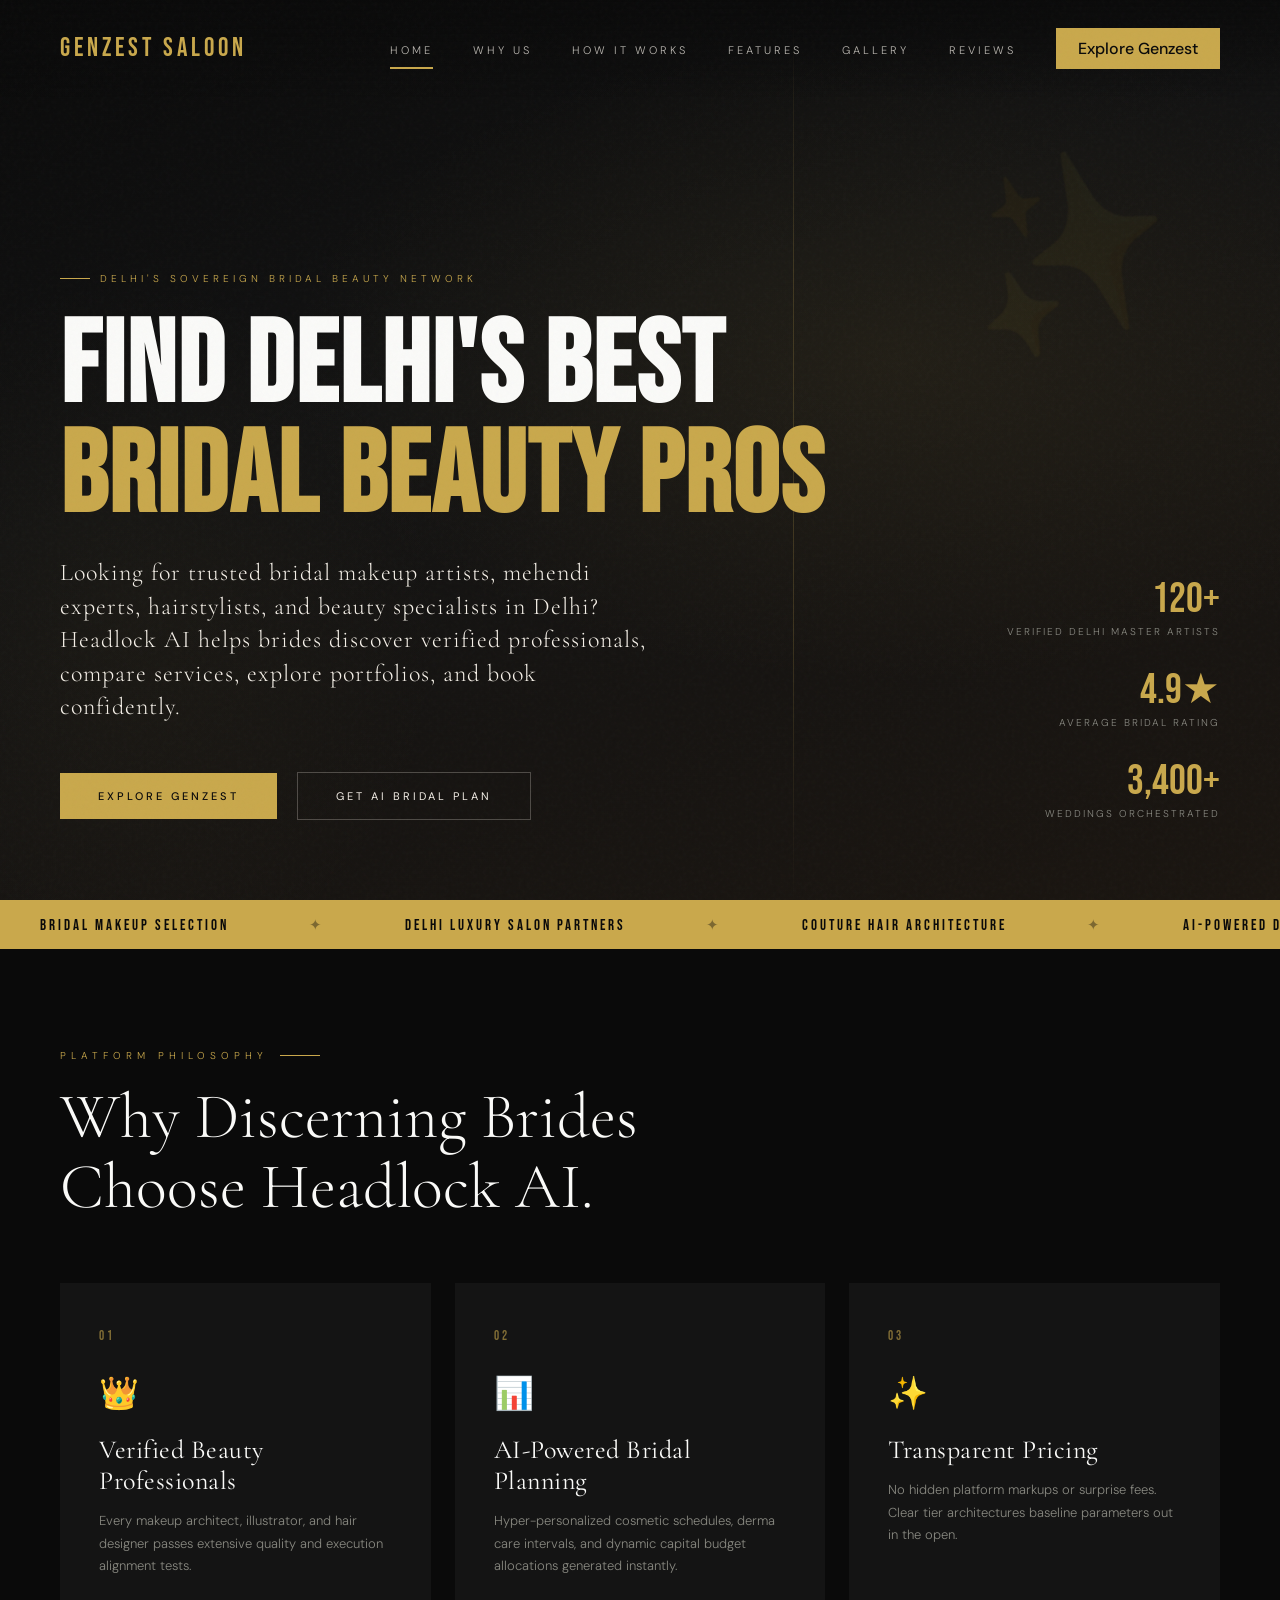
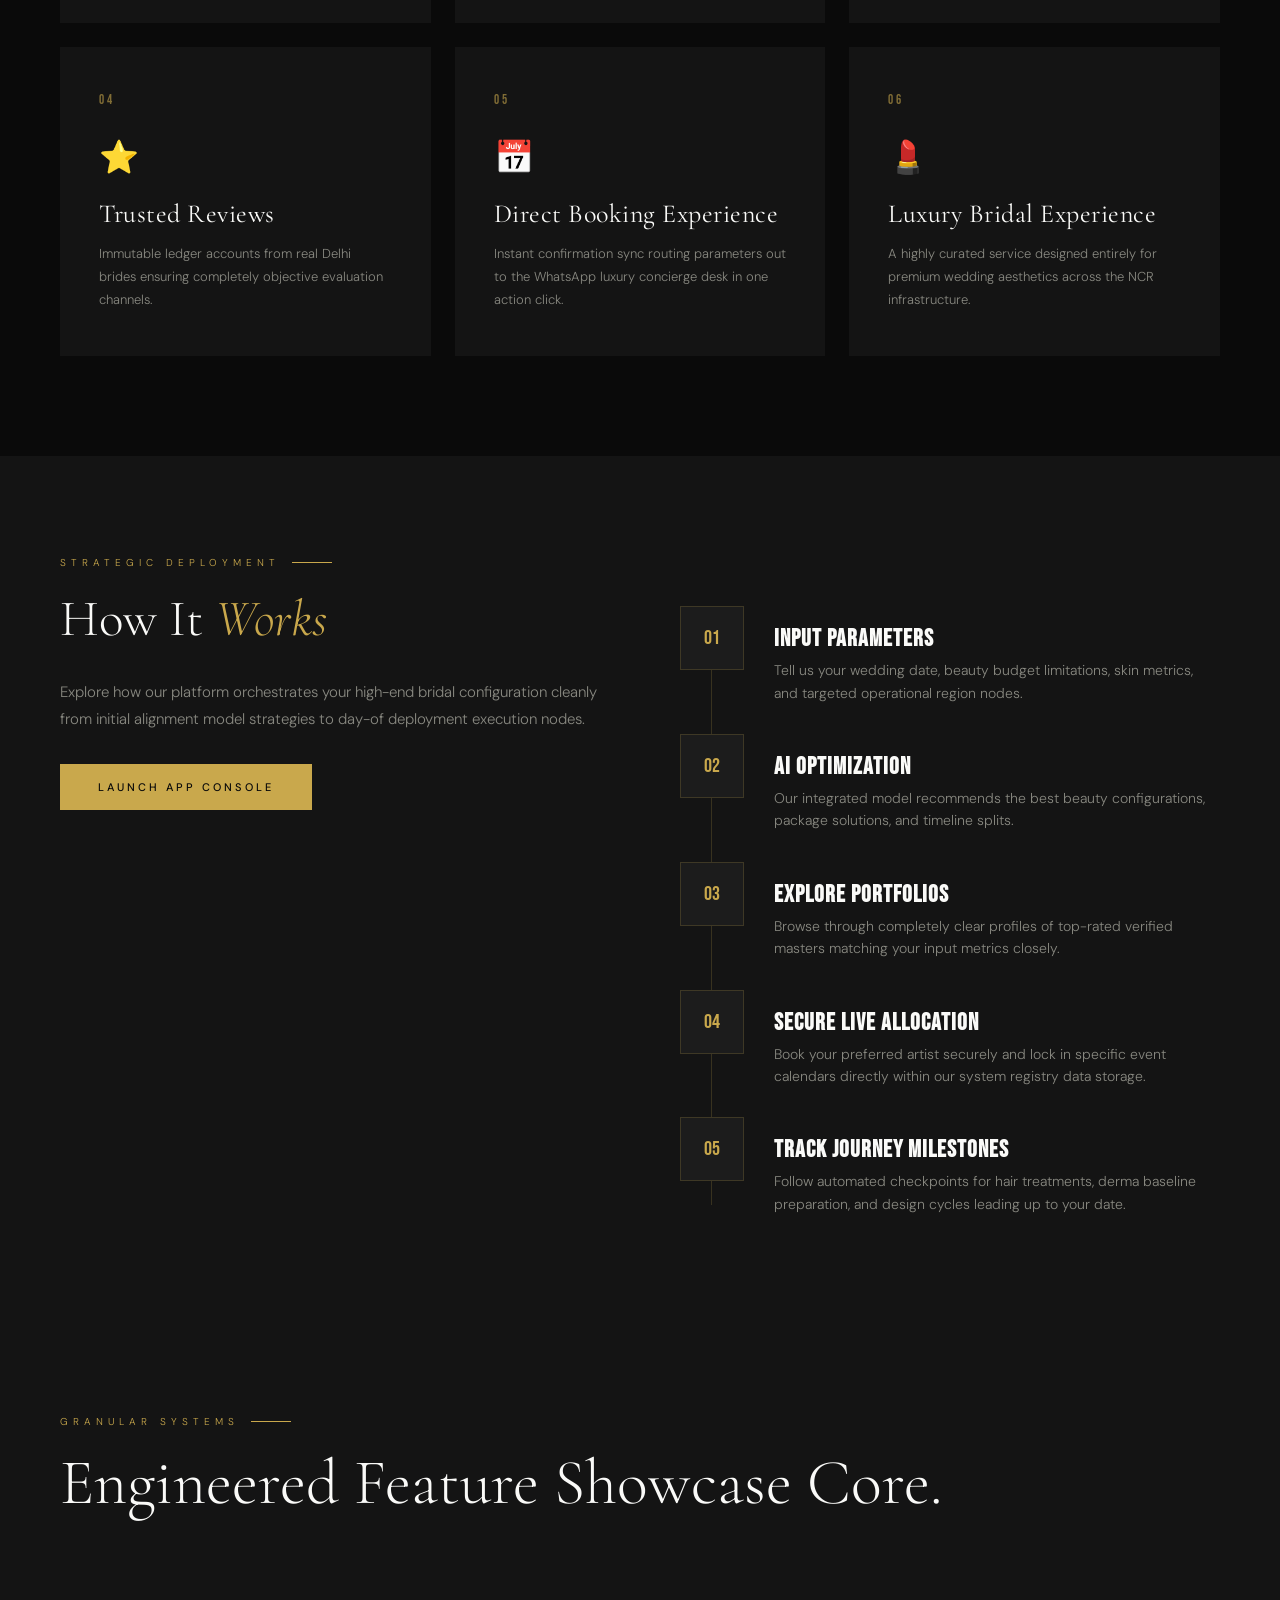
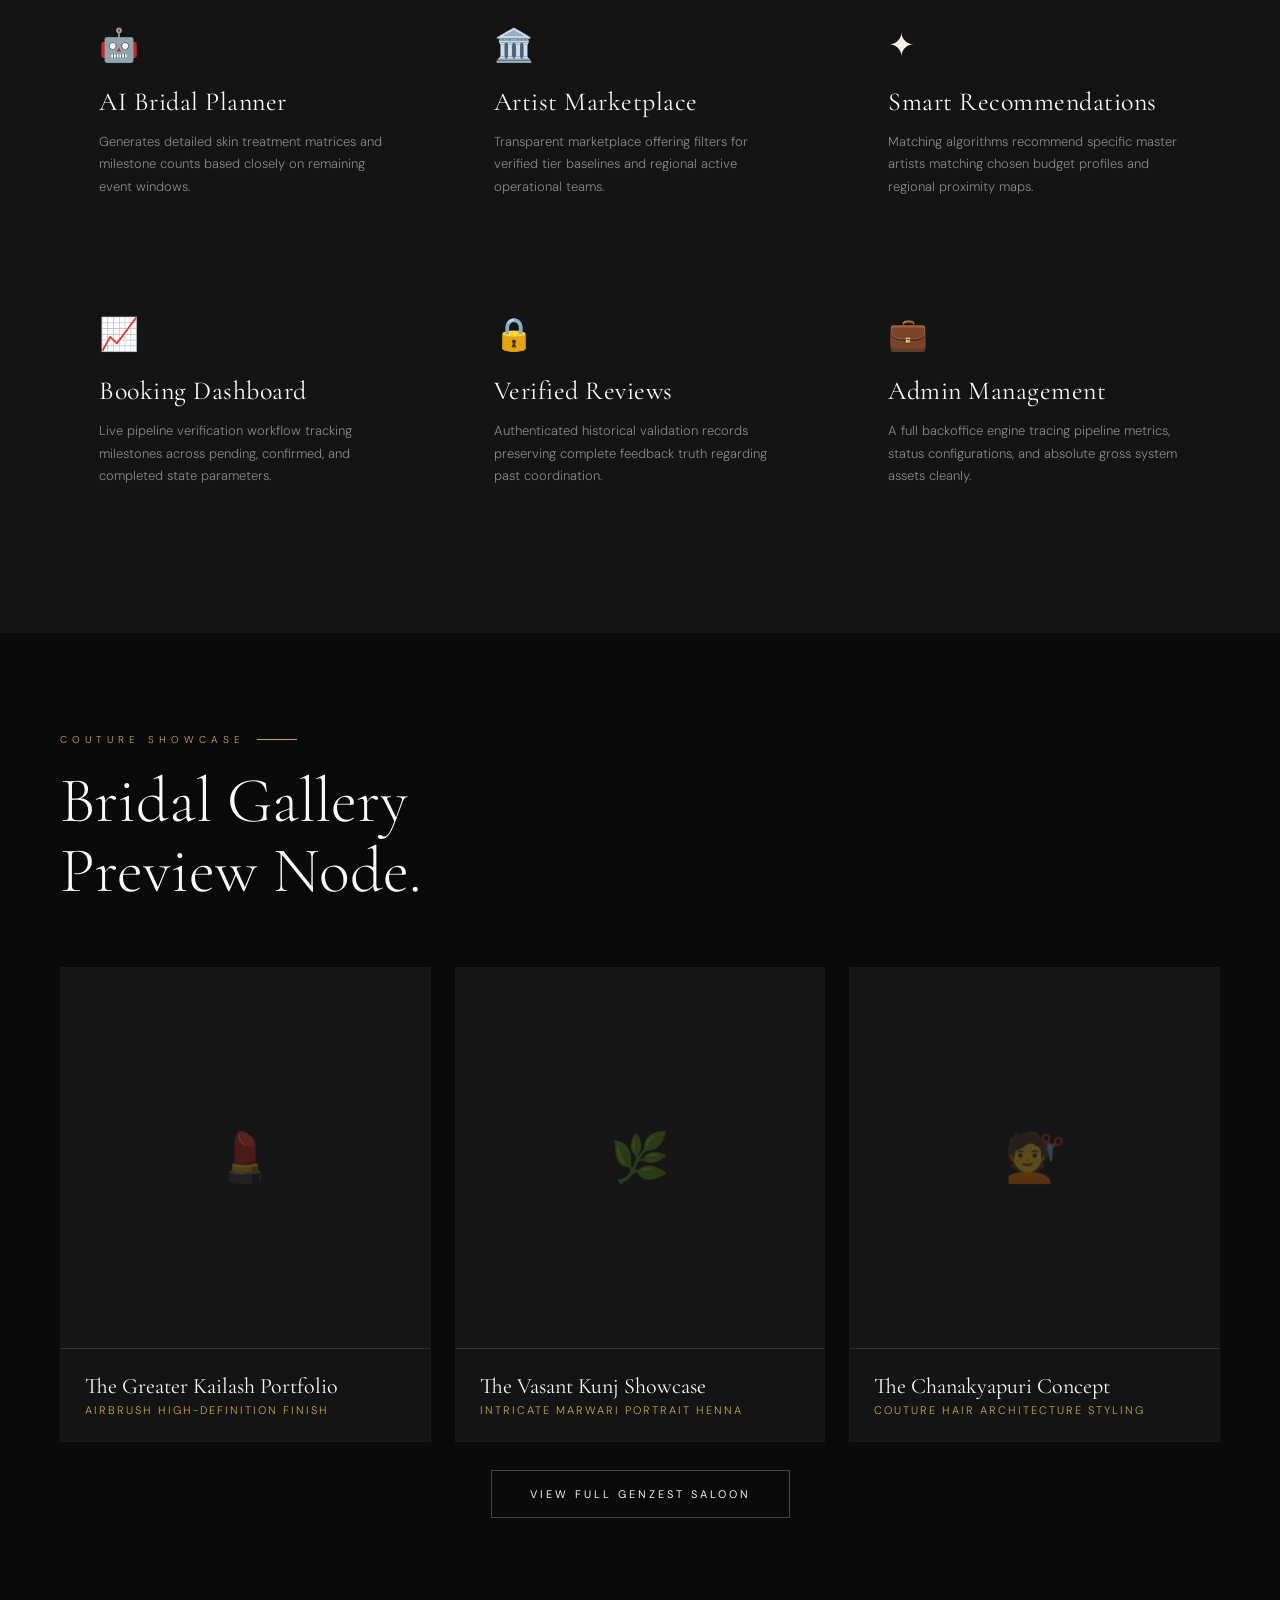
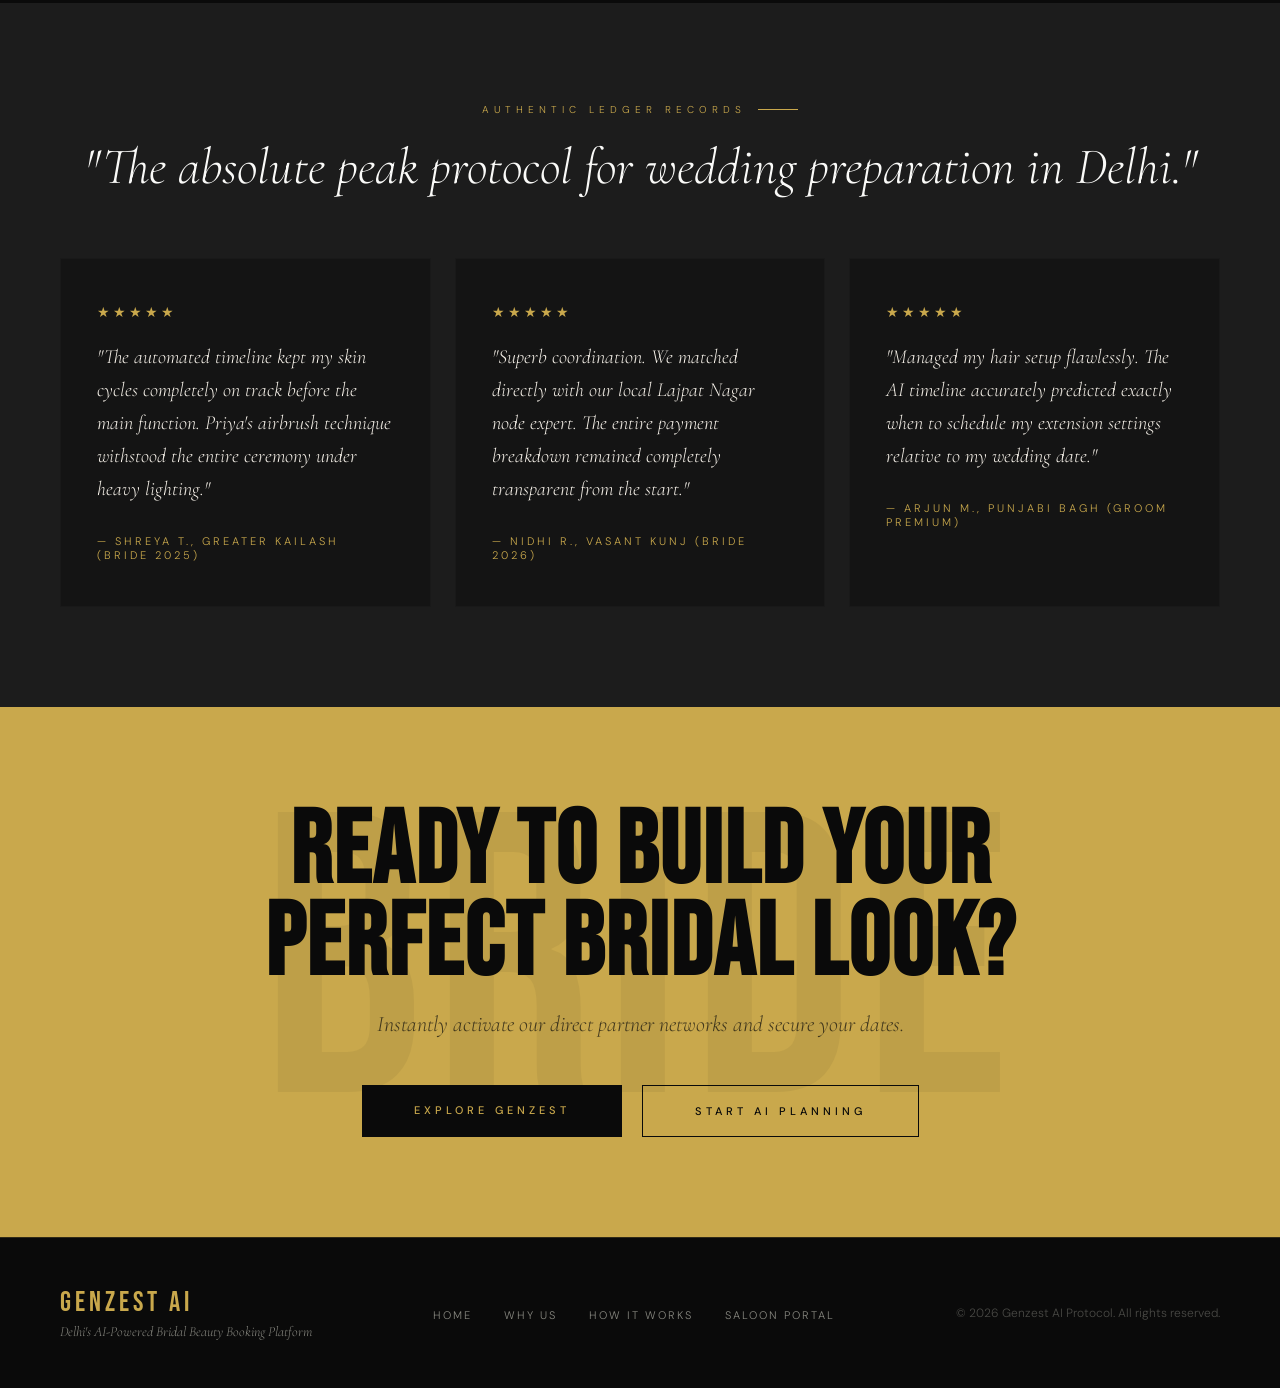
==== commit 1701830c: "Update index.html" ====
--- a/index.html
+++ b/index.html
@@ -487,7 +487,7 @@
   <h2 class="booking-title">READY TO BUILD YOUR<br>PERFECT BRIDAL LOOK?</h2>
   <p class="booking-sub">Instantly activate our direct partner networks and secure your dates.</p>
   <div style="display: flex; gap: 20px; justify-content: center; position: relative; z-index: 2;">
-    <a href="home.html" class="booking-btn">Explore Marketplace</a>
+    <a href="home.html" class="booking-btn">Explore Genzest</a>
     <a href="home.html#planner" class="booking-btn" style="background:transparent; border:1px solid var(--black); color:var(--black);">Start AI Planning</a>
   </div>
 </section>
@@ -606,4 +606,4 @@
 })();
 </script>
 </body>
-</html>+</html>
